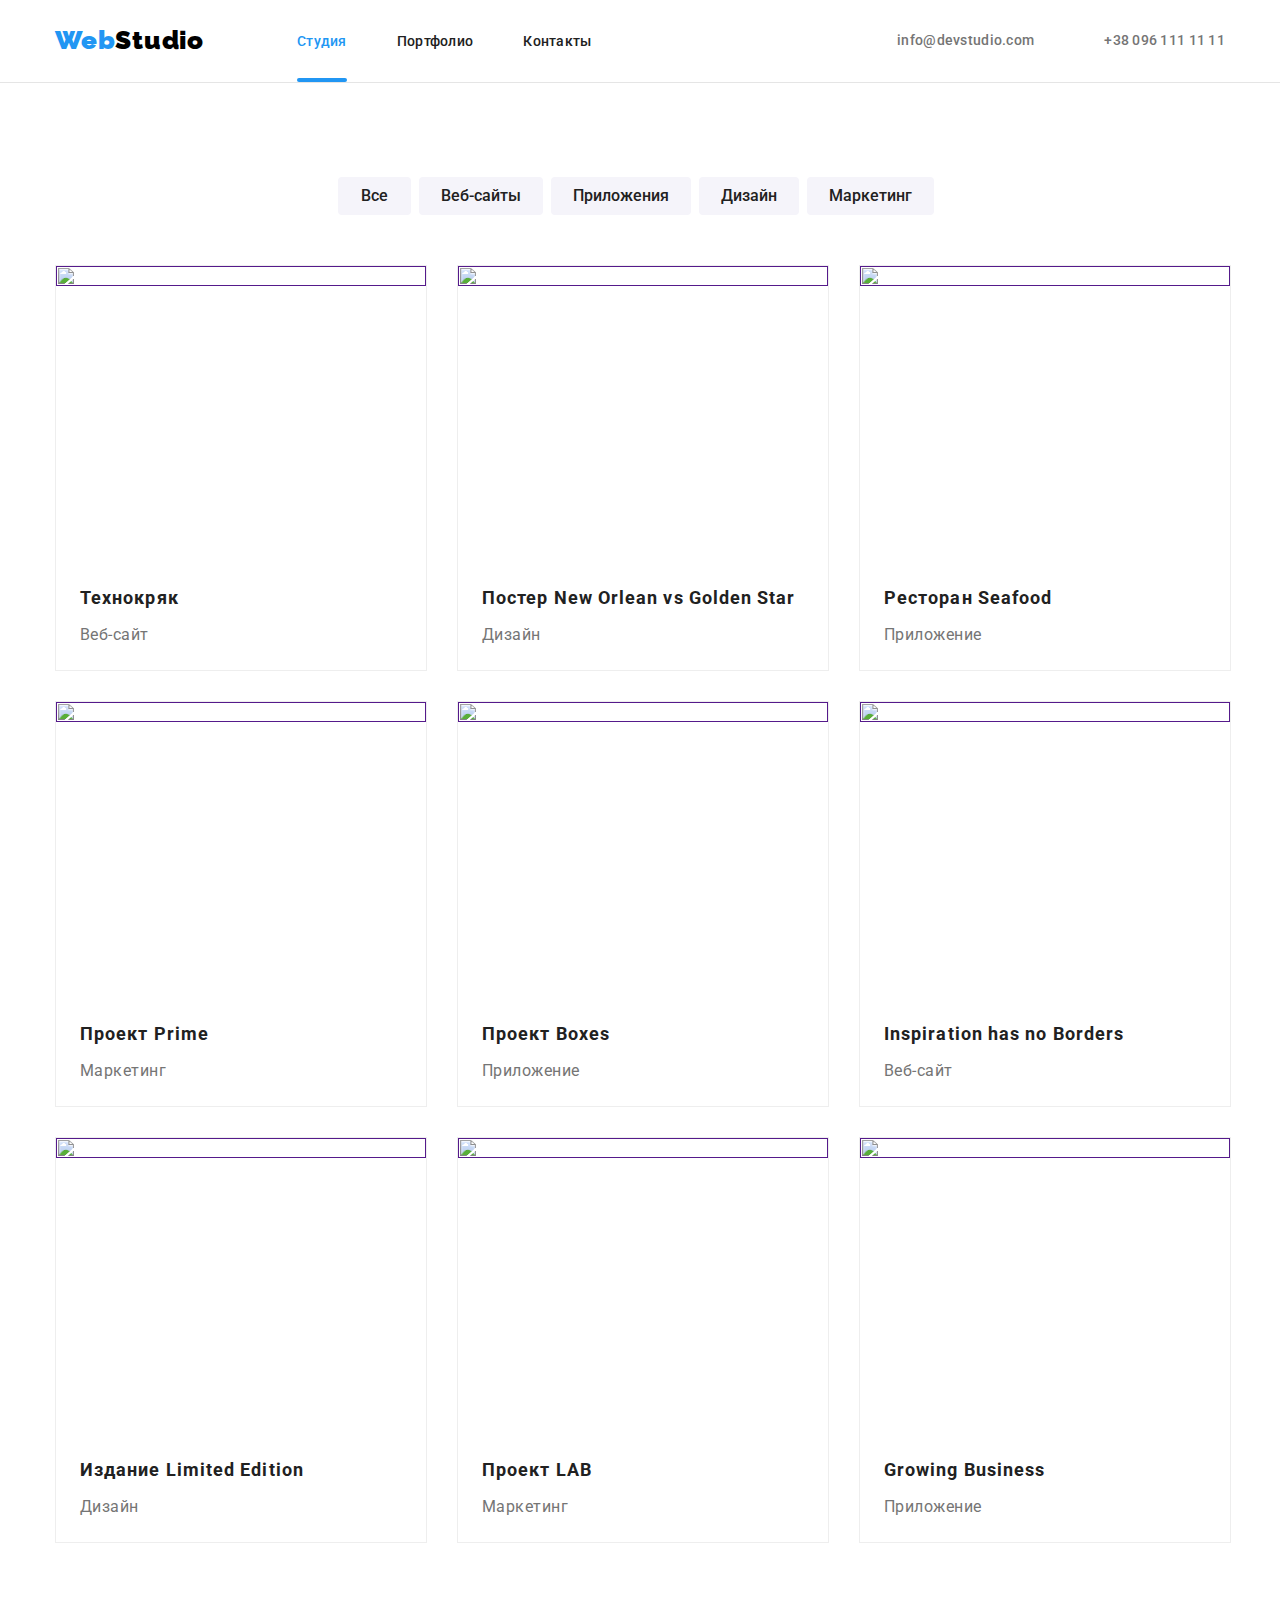
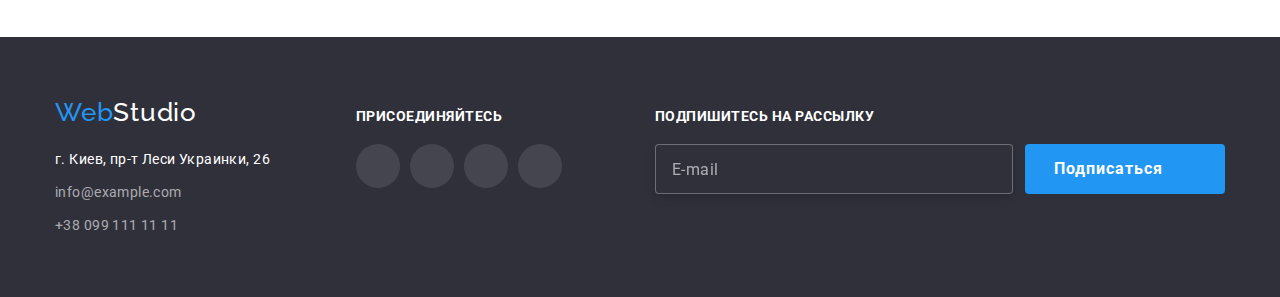
==== portfolio.html @ b3db3629 "portfolio po BEM" ====
<!DOCTYPE html>
<html lang="ru">

<head>
    <meta charset="UTF-8">
    <meta http-equiv="X-UA-Compatible" content="IE=edge">
    <meta name="viewport" content="width=device-width, initial-scale=1.0">
    <title>Document</title>
    <link rel="stylesheet"
        href="https://cdnjs.cloudflare.com/ajax/libs/modern-normalize/1.0.0/modern-normalize.min.css" />



    <link rel="preconnect" href="https://fonts.googleapis.com">
    <link rel="preconnect" href="https://fonts.gstatic.com" crossorigin>
    <link
        href="https://fonts.googleapis.com/css2?family=Raleway:wght@700&family=Roboto:wght@400;500;700;900&display=swap"
        rel="stylesheet">
    <link rel="stylesheet" href="./css/main.min.css">
    

</head>



<body class="body">

    <!-- Шапка сайта -->

    <header class="header">
        <div class="main-nav container">
    
            <nav class="site-nav">
                <a class="logo" href=""><span class="logo__accent">Web</span>Studio</a>
    
                <ul class="site-nav">
                    <li class="site-nav__item">
                        <a class="site-nav__link current" href="./index.html">Студия</a>
                    </li>
                    <li class="site-nav__item">
                        <a class="site-nav__link cursor" href="./portfolio.html">Портфолио</a>
                    </li>
                    <li class="site-nav__item">
                        <a class="site-nav__link cursor" href="./test.html">Контакты</a>
                    </li>
                </ul>
            </nav>
    
            <ul class="auth-nav">
    
                <li class="auth-nav__item">
                    <a class="auth-nav__link cursor" href="mailto:info@devstudio.com"><svg class="auth-nav__icon" width="16"
                            height="12">
                            <use href="./images/icons.svg#icon-envelope"></use>
                        </svg>info@devstudio.com</a>
                </li>
    
                <li class="auth-nav__item">
                    <a class="auth-nav__link cursor" href="tel:+380961111111"><svg class="auth-nav__icon" width="10"
                            height="16">
                            <use href="./images/icons.svg#icon-smartphone"></use>
                        </svg>+38 096 111 11 11</a>
                </li>
            </ul>
    
        </div>
    </header>

    <main>

        <section class="section">
            <div class="container">
                <h1 class="visibility-hidden">Портфолио</h1>

                <ul class="portfolio-list">
                    <li class="portfolio-list__items">
                        <button class="button__portfolio" type="button">Все</button>
                    </li>

                    <li class="portfolio-list__items">
                        <button class="button__portfolio" type="button">Веб-сайты</button>
                    </li>

                    <li class="portfolio-list__items">
                        <button class="button__portfolio" type="button">Приложения</button>
                    </li>

                    <li class="portfolio-list__items">
                        <button class="button__portfolio" type="button">Дизайн</button>
                    </li>

                    <li class="portfolio-list__items">
                        <button class="button__portfolio" type="button">Маркетинг</button>
                    </li>
                </ul>



                <ul class="gallery">

                    <li class="gallery-item">
                        <a href="" class="gallery-link">
                            <div class="gallery-top-wrapper">
                                <img src="./images/notebook.jpg" alt="" width="370" height="294" />

                                <p class="gallery-top-text">Технокряк это современная площадка распространения
                                    коронавируса. Компании используют эту платформу для цифрового
                                    шпионажа и атак на защищённые сервера конкурентов.
                                </p>
                            </div>

                            <div class="gallery-content">
                                <h2 class="gallery-titel">Технокряк</h2>
                                <p class="gallery-text">Веб-сайт</p>
                            </div>
                        </a>
                    </li>


                    <li class="gallery-item">
                        <a href="" class="gallery-link">
                            <div class="gallery-top-wrapper">
                                <img src="./images/basketball.jpg" alt="" width="370" height="294" />
                                <p class="gallery-top-text">Технокряк это современная площадка распространения
                                    коронавируса. Компании используют эту
                                    платформу для цифрового
                                    шпионажа и атак на защищённые сервера конкурентов.
                                </p>
                            </div>

                            <div class="gallery-content">
                                <h2 class="gallery-titel">Постер New Orlean vs Golden Star</h2>
                                <p class="gallery-text">Дизайн</p>
                            </div>
                        </a>
                    </li>



                    <li class="gallery-item">
                        <a href="" class="gallery-link">
                            <div class="gallery-top-wrapper">
                                <img src="./images/seabood.jpg" alt="" width="370" height="294" />
                                <p class="gallery-top-text">Технокряк это современная площадка распространения
                                    коронавируса. Компании используют эту
                                    платформу для цифрового
                                    шпионажа и атак на защищённые сервера конкурентов.
                                </p>
                            </div>
                            <div class="gallery-content">
                                <h2 class="gallery-titel">Ресторан Seafood</h2>
                                <p class="gallery-text">Приложение</p>
                            </div>
                        </a>
                    </li>



                    <li class="gallery-item">
                        <a href="" class="gallery-link">
                            <div class="gallery-top-wrapper">
                                <img src="./images/headphones.jpg" alt="" width="370" height="294" />
                                <p class="gallery-top-text">Технокряк это современная площадка распространения
                                    коронавируса. Компании используют эту
                                    платформу для цифрового
                                    шпионажа и атак на защищённые сервера конкурентов.
                                </p>
                            </div>
                            <div class="gallery-content">
                                <h2 class="gallery-titel">Проект Prime</h2>
                                <p class="gallery-text">Маркетинг</p>
                            </div>
                        </a>
                    </li>



                    <li class="gallery-item">
                        <a href="" class="gallery-link">
                            <div class="gallery-top-wrapper">
                                <img src="./images/box.jpg" alt="" width="370" height="294" />
                                <p class="gallery-top-text">Технокряк это современная площадка распространения
                                    коронавируса. Компании используют эту
                                    платформу для цифрового
                                    шпионажа и атак на защищённые сервера конкурентов.
                                </p>
                            </div>
                            <div class="gallery-content">
                                <h2 class="gallery-titel">Проект Boxes</h2>
                                <p class="gallery-text">Приложение</p>
                            </div>
                        </a>
                    </li>



                    <li class="gallery-item">
                        <a href="" class="gallery-link">
                            <div class="gallery-top-wrapper">
                                <img src="./images/monitor.jpg" alt="" width="370" height="294" />
                                <p class="gallery-top-text">Технокряк это современная площадка распространения
                                    коронавируса. Компании используют эту
                                    платформу для цифрового
                                    шпионажа и атак на защищённые сервера конкурентов.
                                </p>
                            </div>
                            <div class="gallery-content">
                                <h2 lang="en" class="gallery-titel">Inspiration has no Borders</h2>
                                <p class="gallery-text">Веб-сайт</p>
                            </div>
                        </a>
                    </li>



                    <li class="gallery-item">
                        <a href="" class="gallery-link">
                            <div class="gallery-top-wrapper">
                                <img src="./images/magazine.jpg" alt="" width="370" height="294" />
                                <p class="gallery-top-text">Технокряк это современная площадка распространения
                                    коронавируса. Компании используют эту
                                    платформу для цифрового
                                    шпионажа и атак на защищённые сервера конкурентов.
                                </p>
                            </div>
                            <div class="gallery-content">
                                <h2 class="gallery-titel">Издание Limited Edition</h2>
                                <p class="gallery-text">Дизайн</p>
                            </div>
                        </a>
                    </li>



                    <li class="gallery-item">
                        <a href="" class="gallery-link">
                            <div class="gallery-top-wrapper">
                                <img src="./images/labeltag.jpg" alt="" width="370" height="294" />
                                <p class="gallery-top-text">Технокряк это современная площадка распространения
                                    коронавируса. Компании используют эту
                                    платформу для цифрового
                                    шпионажа и атак на защищённые сервера конкурентов.
                                </p>
                            </div>
                            <div class="gallery-content">
                                <h2 class="gallery-titel">Проект LAB</h2>
                                <p class="gallery-text">Маркетинг</p>
                            </div>
                        </a>
                    </li>



                    <li class="gallery-item">
                        <a href="" class="gallery-link">
                            <div class="gallery-top-wrapper">
                                <img src="./images/notebook-work.jpg" alt="" width="370" height="294" />
                                <p class="gallery-top-text">Технокряк это современная площадка распространения
                                    коронавируса. Компании используют эту
                                    платформу для цифрового
                                    шпионажа и атак на защищённые сервера конкурентов.
                                </p>
                            </div>
                            <div class="gallery-content">
                                <h2 lang="en" class="gallery-titel">Growing Business</h2>
                                <p class="gallery-text">Приложение</p>
                            </div>
                        </a>
                    </li>

                </ul>

            </div>
        </section>

    </main>

    <!-- Подвал сайта -->
    <footer class="footer">
        <div class="container footer__container">
    
            <div class="footer__nav">
                <a class="logo__footer" href=""><span class="logo__footer logo__accent-footer">Web</span>Studio</a>
    
    
                <address>
                    <ul class="footer-list">
                        <li>
                            <a class="footer-list__link" href="">г. Киев, пр-т Леси Украинки, 26</a>
                        </li>
                        <li>
                            <a class="footer-list__link footer-list__connection"
                                href="maito:info@example.com">info@example.com</a>
                        </li>
                        <li>
                            <a class="footer-list__link footer-list__connection" href="tel:+380991111111">+38 099 111 11
                                11</a>
                        </li>
                    </ul>
                </address>
            </div>
    
            <div class="">
                <h3 class="footer-list__titel">ПРИСОЕДИНЯЙТЕСЬ</h3>
    
                <ul class="socials-list">
                    <li class="socials-list__item">
                        <a href="" class="socials-list__link">
                            <svg class="socials-list__icon" width="20" height="20">
                                <use href="./images/icons.svg#icon-instagram"></use>
                            </svg>
                        </a>
                    </li>
    
                    <li class="socials-list__item">
                        <a href="" class="socials-list__link">
                            <svg class="socials-list__icon" width="20" height="20">
                                <use href="./images/icons.svg#icon-twitter"></use>
                            </svg>
                        </a>
                    </li>
    
                    <li class="socials-list__item">
                        <a href="" class="socials-list__link" width="20" height="20">
                            <svg class="socials-list__icon">
                                <use href="./images/icons.svg#icon-facebook"></use>
                            </svg>
                        </a>
                    </li>
    
                    <li class="socials-list__item">
                        <a href="" class="socials-list__link">
                            <svg class="socials-list__icon" width="20" height="20">
                                <use href="./images/icons.svg#icon-linkedin"></use>
                            </svg>
                        </a>
                    </li>
                </ul>
    
            </div>
    
    
            <form class="footer-form">
                <p class="footer-list__titel">Подпишитесь на рассылку</p>
                <div class="footer-form_box">
                    <label for="mail" class="footer-list__titel"></label>
                    <input type="email" name="mail" id="mail" placeholder="E-mail" class="footer-form__input" />
            </form>
            <button class="button__footer" type="submit">Подписаться<svg width="24" height="24">
                    <use href="./images/icons.svg#icon-telegram"></use>
                </svg></button>
        </div>
        </div>
    </footer>

</body>

</html>
---- css/main.min.css ----
:root{--primary-text-color: #757575;--titel-text-color: #212121;--accent-text-color: #2196f3;--white-logo-color: #ffffff;--white-color: #ffffff;--white-footer-text-color: rgba (255, 255, 255, 0.6);--logo-color: #000000;--primary-background-color: #e5e5e5;--background-color: #2f303a;--background-color-two: #ffffff;--background-command: #f5f4fa;--border-color: rgba(238, 238, 238, 1);--card-shadow: 0px 2px 1px -1px rgba(0, 0, 0, 0.2),
    0px 1px 1px 0px rgba(0, 0, 0, 0.14), 0px 1px 3px 0px rgba(0, 0, 0, 0.12);--box-shadow: 0px 1px 3px rgb(0, 0, 0, 12%), 0px 1px 1px rgb(0, 0, 0, 14%),
    0px 2px 1px rgb(0, 0, 0, 20%);--gallery-gap-magin: 30px;--background: #f5f4fa;--fill: #afb1b8;--timing-function: cubic-bezier(0.4, 0, 0.2, 1)}ul{padding:0px;margin:0px;list-style:none}a{text-decoration:none}h1,h2,h3,h4,h5,h6,p{margin-top:0px;margin-bottom:0px}img{display:block;max-width:100%;height:auto}html{box-sizing:border-box}*,*::before,*::after{box-sizing:inherit}.body{font-family:Roboto, sans-serif;letter-spacing:0.03em;background-color:var(--background-color-two);color:var(--titel-text-color)}.cursor{transition:color 250ms var(--timing-function)}.cursor:hover,.cursor:focus,.cursor:active{color:var(--accent-text-color);cursor:pointer}.visibility-hidden{position:absolute;width:1px;height:1px;margin:-1px;padding:0;overflow:hidden;border:0;clip:rect(0 0 0 0)}.logo{display:block;margin:0;font-family:Raleway;font-weight:900;font-size:26px;line-height:1.19;letter-spacing:0.03em;list-style:none;text-decoration:none;color:var(--logo-color)}.logo__accent{font-family:Raleway;font-weight:900;font-size:26px;line-height:1.19;letter-spacing:0.03em;list-style:none;color:var(--accent-text-color)}.logo__footer{font-style:normal;font-family:Raleway;font-weight:500;font-size:26px;line-height:1.19;letter-spacing:0.03em;color:var(--white-logo-color)}.button{display:inline-block;margin:0px;border-radius:4px;border:0px solid transparent;padding:11px 34px;min-width:70px;text-align:center;font-weight:500;font-size:15px;line-height:1.2;cursor:pointer;color:var(--white-color);background-color:var(--accent-text-color)}.button__footer{align-items:center;margin-left:12px;padding-top:10px;padding-bottom:10px;padding-left:29px;padding-right:28px;font-weight:700;min-width:200px;font-size:16px;line-height:1.9;letter-spacing:0.06em;border-radius:4px;border:transparent;cursor:pointer;display:flex;justify-content:space-between;text-align:center;color:var(--white-color);background-color:var(--accent-text-color)}.button__portfolio{font-family:inherit;justify-content:center;padding:6px 22px;cursor:pointer;font-weight:500;min-width:73px;font-size:16px;line-height:1.6;border-radius:4px;border:transparent;color:var(--title-text-color);background-color:var(--background);transition:color 250ms var(--timing-function),background-color 250ms var(--timing-function),box-shadow 250ms var(--timing-function)}.button__portfolio:hover,.button__portfolio:focus,.button__portfolio:active{color:var(--white-color);background-color:var(--accent-text-color);box-shadow:0px 3px 1px rgba(0,0,0,0.1),0px 1px 2px rgba(0,0,0,0.08),0px 2px 2px rgba(0,0,0,0.12)}.button__modal{position:absolute;right:8px;top:8px;width:30px;height:30px;background-color:transparent;border-radius:50%;border:1px solid rgba(0,0,0,0.1);cursor:pointer;transition:border 250ms var(--timing-function),fill 250ms var(--timing-function)}.button__modal:hover{border:1px solid var(--accent-text-color);fill:var(--accent-text-color)}.container{width:1200px;margin-left:auto;margin-right:auto;padding-left:15px;padding-right:15px}.section{padding-top:94px;padding-bottom:94px}.header{border-bottom:1px solid var(--primary-background-color)}.main-nav{display:flex;align-items:center}.site-nav{align-items:center;display:flex}.site-nav>.logo{display:block;padding-top:24px;padding-bottom:25px;margin-right:93px}.site-nav__item{display:block;position:relative;padding-top:32px;padding-bottom:32px;transition:color 250ms var(--timing-function)}.site-nav .site-nav__item:not(:last-child){margin-right:50px}.current::after{position:absolute;content:"";width:100%;height:4px;border-radius:4px;background-color:var(--accent-text-color);display:block;bottom:0%}.auth-nav{display:flex;align-items:center;margin-left:auto}.auth-nav__item{display:block}.auth-nav .auth-nav__item+.auth-nav__item{margin-left:50px}.auth-nav__link{display:flex;align-items:center;font-weight:500;font-size:14px;line-height:1.14;letter-spacing:0.02em;padding-top:32px;padding-bottom:32px;color:var(--primary-text-color);transition:color 250ms var(--timing-function)}.auth-nav__link:hover,.auth-nav__link:active{color:var(--accent-text-color);fill:var(--accent-text-color)}.auth-nav__icon{fill:currentColor;margin-right:10px}.site-nav__link{font-weight:500;font-size:14px;line-height:1.14;letter-spacing:0.02em;padding-top:32px;padding-bottom:32px;color:var(--titel-text-color);transition:color 250ms var(--timing-function)}.current{color:var(--accent-text-color)}.hero{padding-top:200px;padding-bottom:200px;text-align:center;background-color:var(--background-color);background-image:linear-gradient(to bottom, rgba(47,48,58,0.4), rgba(47,48,58,0.4)),url(../images/hero.jpg);background-repeat:no-repeat;background-position:center;background-size:cover;max-width:1600px;height:600px;margin-left:auto;margin-right:auto}.hero-titel{margin-bottom:30px;width:696px;margin-right:auto;margin-left:auto;font-weight:900;font-size:44px;line-height:1.36;letter-spacing:0.06em;text-transform:uppercase;color:var(--white-color)}.works{padding-top:0px}.works__list{display:flex}.works__list .works__img:not(:last-child){margin-right:30px}.works__thumb{position:relative}.works__text{position:absolute;bottom:0%;left:0%;width:100%;height:70px;font-weight:700;font-size:14px;line-height:1.14;text-transform:uppercase;display:flex;align-items:center;justify-content:center;color:var(--white-color);background-color:rgba(47,48,58,0.8)}.features{display:flex;justify-content:space-evenly;font-size:14px;line-height:1.71;letter-spacing:0.03em}.features .features-item:not(:last-child){margin-right:30px}.features-item{width:270px;margin-right:30px}.features-item__icon{display:flex;background-color:var(--background);border-radius:4px;margin-bottom:30px;display:flex;justify-content:center;align-items:center;height:120px;width:270px;background-size:cover}.features-item__titel{margin-bottom:10px;font-weight:700;font-size:14px;line-height:1.14;letter-spacing:0.03em;text-transform:uppercase;color:var(--titel-text-color)}.features-item__text{font-size:14px;line-height:1.71;letter-spacing:0.03em;color:var(--primary-text-color)}.command{background-color:var(--background-command)}.command-list{display:flex}.command-list .command-list__avatar:not(:last-child){margin-right:30px}.command_list__box{padding-top:30px;padding-bottom:30px;background-color:var(--white-color);box-shadow:0px 1px 3px rgba(0,0,0,0.12),0px 1px 1px rgba(0,0,0,0.14),0px 2px 1px rgba(0,0,0,0.2);border-radius:0px 0px 4px 4px}.command-list__text{text-align:center;font-weight:500;font-size:16px;line-height:1.18;letter-spacing:0.03em;margin-bottom:10px;color:var(--titel-text-color)}.command-list__desc{margin-bottom:16px;text-align:center;font-size:16px;line-height:1.18;letter-spacing:0.03em;color:var(--primary-text-color)}.socials-list{display:flex;justify-content:center}.socials-list__item{width:44px;height:44px}.socials-list__item+.socials-list__item{margin-left:10px}.socials-list__link{width:100%;height:100%;border-radius:50%;background-color:rgba(255,255,255,0.1);display:flex;align-items:center;justify-content:center;transition:background-color 250ms var(--timing-function)}.socials-list__link:hover,.socials-list__link:focus{background-color:var(--accent-text-color)}.socials-list__icon{width:20px;height:20px;fill:var(--fill);transition:fill 250ms var(--timing-function)}.socials-list__link:hover .socials-list__icon,.socials-list__link:focus .socials-list__icon{fill:var(--white-color)}.clients-list{display:flex}.clients-list__item{width:170px;height:92px}.clients-list__item+.clients-list__item{margin-left:30px}.clients-list__link{width:100%;height:100%;border-radius:4px;border:1px solid #afb1b8;display:flex;align-items:center;justify-content:center;transition:background-color 250ms var(--timing-function),fill 250ms var(--timing-function)}.clients-list__link:hover,.clients-list__link:focus{background-color:var(--white-color);border:1px solid var(--accent-text-color)}.clients-list__icon{fill:var(--fill);transition:fill 250ms var(--timing-function)}.clients-list__link:hover .clients-list__icon,.clients-list__link:focus .clients-list__icon{fill:var(--accent-text-color)}.section__titel{margin-bottom:50px;font-weight:900;font-size:36px;line-height:42px;text-align:center;letter-spacing:0.03em;color:var(--titel-text-color)}.section__titel-margin{margin-bottom:50px}.footer{padding:60px 0px;background-color:var(--background-color)}.footer__container{align-items:baseline;display:flex}.footer__nav{flex-grow:1;margin-right:70px}.footer-list{margin-top:20px}.footer-list>li:not(:last-child){margin-bottom:9px}.logo__accent-footer{font-style:normal;color:var(--accent-text-color)}.footer-list__link{font-style:normal;font-size:14px;line-height:1.71;letter-spacing:0.03em;color:var(--white-logo-color)}.footer-list__connection{color:rgba(255,255,255,0.6);transition:color 250ms var(--timing-function)}.footer-list__connection:hover,.footer-list__connection:focus{color:var(--accent-text-color)}.footer-form{margin-left:93px;display:flex;flex-direction:column}.footer-form__input{width:358px;height:50px;padding-left:16px;padding-right:16px;border:1px solid rgba(255,255,255,0.3);box-sizing:border-box;filter:drop-shadow(0px 4px 4px rgba(0,0,0,0.15));border-radius:4px;background-color:var(--background-color)}.footer-form__input::placeholder{padding-top:15px;padding-bottom:15px;font-size:16px;line-height:1.25;letter-spacing:0.03em;color:rgba(255,255,255,0.6)}.footer-form_box{display:flex}.footer-list__titel{color:var(--white-color);font-weight:700;font-size:14px;line-height:1.1;text-transform:uppercase;margin-bottom:20px}.portfolio-list{display:flex;justify-content:center;margin-bottom:50px;cursor:pointer}.portfolio-list__items{margin-right:8px}.portfolio-list .portfolio-list__items:not(:last-child){margin-right:8px}.gallery{display:flex;flex-wrap:wrap;padding:0px;margin:0px;list-style:none;margin-right:calc(-1 * var(--gallery-gap-magin));margin-bottom:calc(-1 * var(--gallery-gap-magin))}.gallery>.gallery-item{flex-basis:calc(100% / 3 - var(--gallery-gap-magin));margin-right:var(--gallery-gap-magin);margin-bottom:var(--gallery-gap-magin);border:1px solid #eeeeee}.gallery>.gallery-item:nth-child(3n){margin-right:0}.gallery-item:hover .gallery-top-text{transform:translateY(0)}.gallery-link{display:block;transition:box-shadow 250ms var(--timing-function)}.gallery-link:focus .gallery-top-text{transform:translateY(0)}.gallery-link:focus .gallery-top-text:hover,.gallery-link:focus .gallery-top-text:focus,.gallery-link:focus .gallery-top-text:active{box-shadow:var(--card-shadow)}.gallery-top-wrapper{position:relative;overflow:hidden}.gallery-top-text{font-size:18px;line-height:1.56;letter-spacing:0.03em;color:#ffffff;padding-top:62.58px;padding-bottom:62.58px;padding-left:24px;padding-right:24px;background-color:rgba(33,150,243,0.9);position:absolute;top:0;left:0;height:100%;transform:translateY(100%);transition:transform 250ms var(--timing-function)}.gallery-titel{font-weight:700;font-size:18px;line-height:2;letter-spacing:0.06em;color:var(--titel-text-color)}.gallery-text{margin-top:4px;font-size:16px;line-height:1.87;letter-spacing:0.03em;color:var(--primary-text-color)}.gallery-content{padding:20px 24px 20px 24px}.backdrop{position:fixed;top:0;left:0;width:100%;height:100%;display:flex;align-items:center;justify-content:center;transition:opacity 250ms var(--timing-function);background-color:rgba(0,0,0,0.2)}.backdrop.is-hidden{opacity:0;pointer-events:none}.backdrop.is-hidden .modal{transform:scale(2)}.modal{position:relative;min-height:581px;min-width:528px;border-radius:4px;background-color:#fff;box-shadow:var(--box-shadow);transition:transform 250ms var(--timing-function)}.form{padding:40px 40px 40px 40px;display:block}.modal__titel{margin-bottom:12px;font-weight:700;font-size:20px;line-height:1.15;text-align:center;letter-spacing:0.03em;color:var(--titel-text-color)}.modal__form{margin-bottom:10px}.modal__label{display:block;margin-bottom:4px;font-size:12px;line-height:1.16;letter-spacing:0.01em;color:var(--primary-text-color)}.modal__comment{margin-bottom:20px}.inpyt-wrapper{position:relative;display:block}.modal__input{width:100%;min-height:40px;padding-top:12px;padding-right:16px;padding-bottom:12px;padding-left:42px;border:1px solid rgba(33,33,33,0.2);background:transparent;border-radius:4px;outline:none;transition:border 250ms var(--timing-function)}.modal__input:focus{border-color:var(--accent-text-color)}.modal__input:focus+.modal__icon{fill:var(--accent-text-color)}.modal__icon{position:absolute;left:12px;top:50%;transform:translateY(-50%)}.textarea{resize:none;height:120px;padding:12px 16px}.textarea::placeholder{display:block;font-size:12px;line-height:1.16;letter-spacing:0.01em;color:rgba(117,117,117,0.5)}.modal__checkbox{font-size:14px;line-height:1.71;letter-spacing:0.03em;text-align:center;margin-bottom:30px;color:var(--primary-text-color);display:flex;justify-content:center;align-items:center}.modal__link{color:var(--accent-text-color)}.modal__checkbox span{margin-right:7px;width:16px;height:15px;border:2px solid #212121;border-radius:2px;display:flex;align-items:center;justify-content:center}.modal__user-text:checked+.modal__checkbox span{border-color:var(--accent-text-color);background-color:var(--accent-text-color);background-size:contain;background-origin:border-box;border-radius:2px}.submit{text-align:center;cursor:pointer;min-width:89px;font-weight:400;font-size:16px;line-height:1.9;letter-spacing:0.06em;border-radius:4px;border:transparent;padding-top:10px;padding-bottom:10px;padding-right:56px;padding-left:55px;display:block;margin:0 auto;color:var(--white-color);background-color:var(--accent-text-color);box-shadow:0px 4px 4px rgba(0,0,0,0.15)}
/*# sourceMappingURL=main.min.css.map */
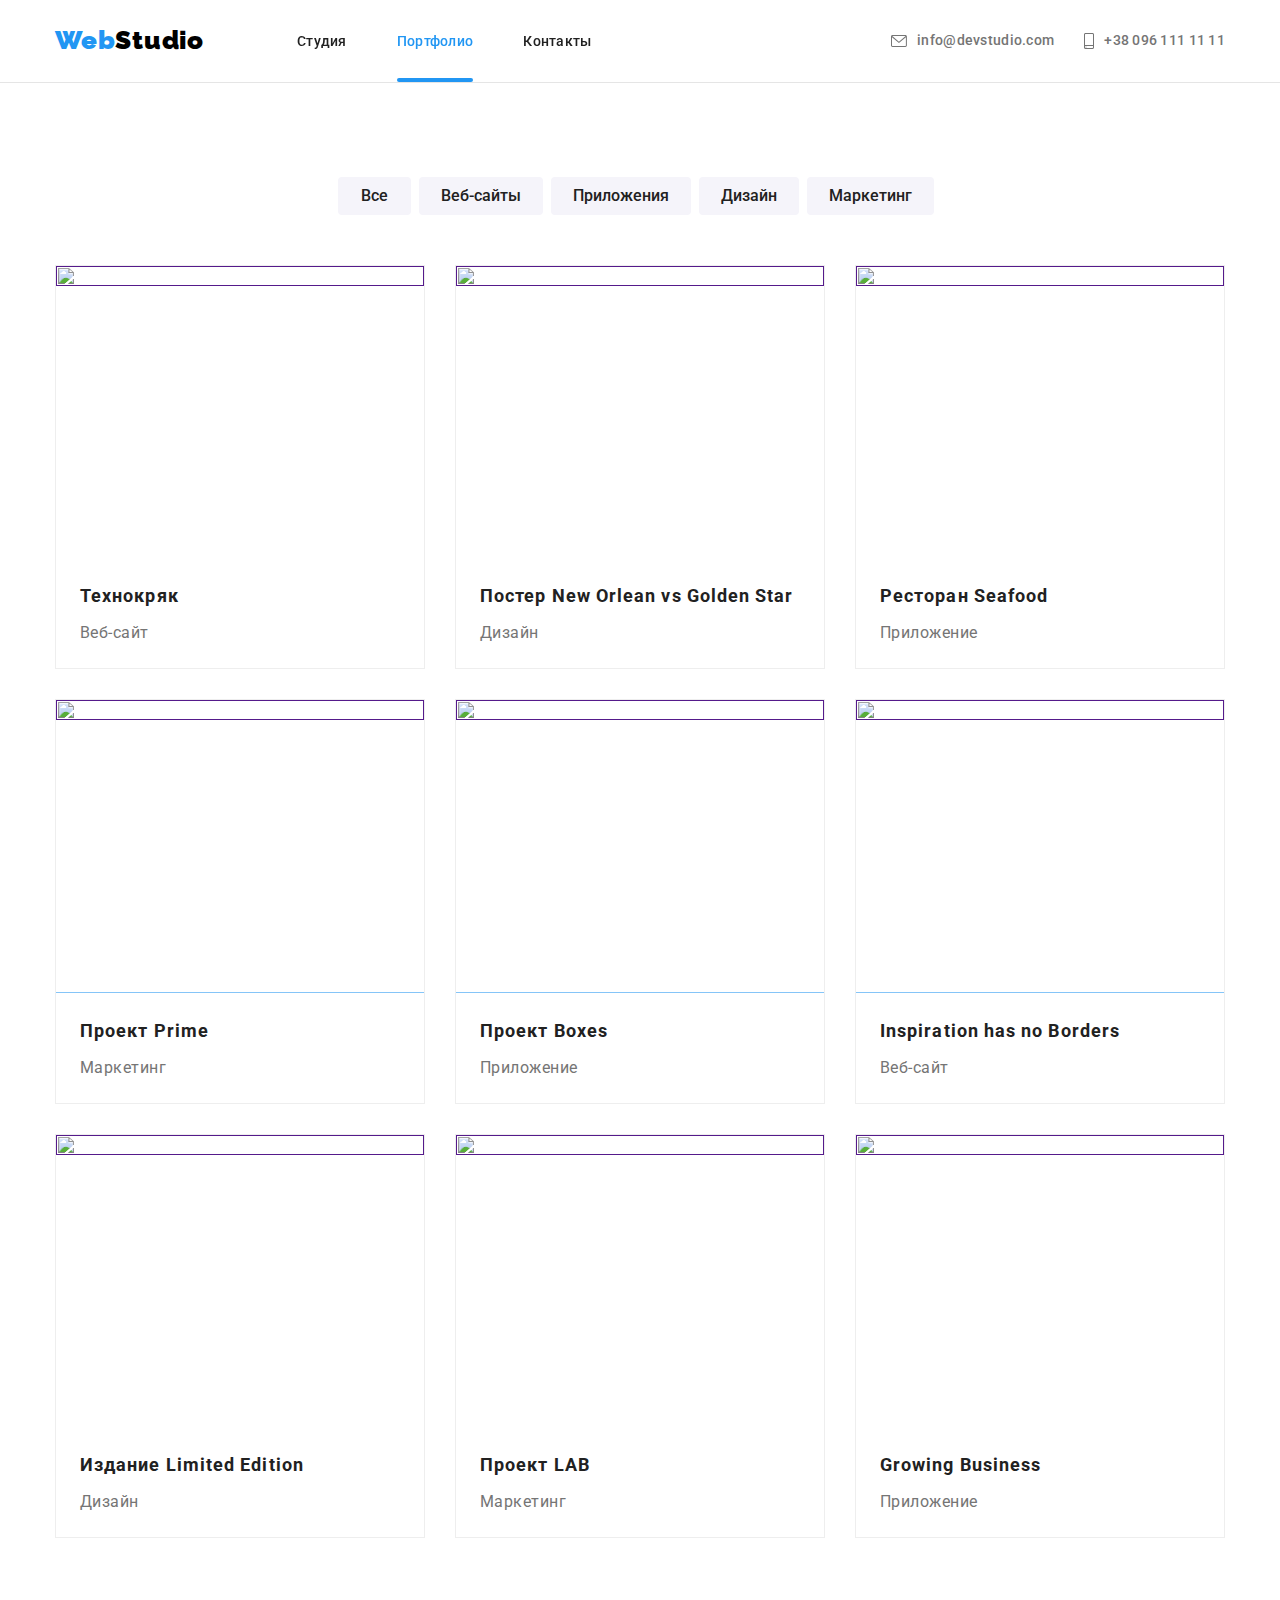
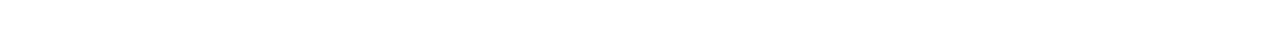
==== commit 4fc76937: "промежуточный вариант" ====
--- a/portfolio.html
+++ b/portfolio.html
@@ -23,25 +23,72 @@
 
 
 
-<body class="body">
+<body>
 
     <!-- Шапка сайта -->
 
     <header class="header">
         <div class="main-nav container">
     
-            <nav class="site-nav">
+            <nav class="header__logo">
                 <a class="logo" href=""><span class="logo__accent">Web</span>Studio</a>
-    
+                <button class="menu-open-btn">
+                    <svg class="" width="24" height="16">
+                        <use href="./images/icons.svg#icon-menu"> </use>
+                    </svg>
+                </button>
+    
+                <div class="backdrop is-hidden">
+                    <div class="mob-menu">
+                        <div class="mob-menu-content">
+                            <ul class="mod-menu-list">
+                                <li class="mod-menu-item">
+                                    <a href="./index.html" class="mod-menu-link">Студия</a>
+                                </li>
+                                <li class="mod-menu-item">
+                                    <a href="./portfolio.html" class="mod-menu-link">Портфолио</a>
+                                </li>
+                                <li class="mod-menu-item">
+                                    <a href="" class="mod-menu-link">Контакты</a>
+                                </li>
+                            </ul>
+                            <div class="mob-menu-bottom">
+                                <a href="tel:+380961111111" class="mob-menu-tel">+38 096 111 11 11</a>
+                                <a href="mailto:info@devstudio.com" class="mob-menu-email">info@devstudio.com</a>
+    
+                                <ul class="mod-menu-list-bottom">
+                                    <li class="mod-menu-item-bottom">
+                                        <a href="" class="mod-menu-link-bottom">Instagram</a>
+                                    </li>
+                                    <li class="mod-menu-item-bottom">
+                                        <a href="" class="mod-menu-link-bottom">Twitter</a>
+                                    </li>
+                                    <li class="mod-menu-item-bottom">
+                                        <a href="" class="mod-menu-link-bottom">Facebook</a>
+                                    </li>
+                                    <li class="mod-menu-item-bottom">
+                                        <a href="" class="mod-menu-link-bottom">LinkedIn</a>
+                                    </li>
+                                </ul>
+                            </div>
+                        </div>
+                        <button class="menu-close-btn">
+                            <svg class="" width="19" height="19">
+                                <use href="./images/icons.svg#icon-menu-close"> </use>
+                            </svg>
+                        </button>
+    
+                    </div>
+                </div>
                 <ul class="site-nav">
                     <li class="site-nav__item">
-                        <a class="site-nav__link current" href="./index.html">Студия</a>
+                        <a class="site-nav__link" href="./index.html">Студия</a>
                     </li>
                     <li class="site-nav__item">
-                        <a class="site-nav__link cursor" href="./portfolio.html">Портфолио</a>
+                        <a class="site-nav__link site-nav__link--current" href="./portfolio.html">Портфолио</a>
                     </li>
                     <li class="site-nav__item">
-                        <a class="site-nav__link cursor" href="./test.html">Контакты</a>
+                        <a class="site-nav__link" href="./test.html">Контакты</a>
                     </li>
                 </ul>
             </nav>
@@ -49,21 +96,22 @@
             <ul class="auth-nav">
     
                 <li class="auth-nav__item">
-                    <a class="auth-nav__link cursor" href="mailto:info@devstudio.com"><svg class="auth-nav__icon" width="16"
+                    <a class="auth-nav__link" href="mailto:info@devstudio.com"><svg class="auth-nav__icon" width="16"
                             height="12">
                             <use href="./images/icons.svg#icon-envelope"></use>
                         </svg>info@devstudio.com</a>
                 </li>
     
                 <li class="auth-nav__item">
-                    <a class="auth-nav__link cursor" href="tel:+380961111111"><svg class="auth-nav__icon" width="10"
-                            height="16">
+                    <a class="auth-nav__link" href="tel:+380961111111"><svg class="auth-nav__icon" width="10" height="16">
                             <use href="./images/icons.svg#icon-smartphone"></use>
                         </svg>+38 096 111 11 11</a>
                 </li>
             </ul>
     
         </div>
+    
+    
     </header>
 
     <main>
@@ -74,23 +122,23 @@
 
                 <ul class="portfolio-list">
                     <li class="portfolio-list__items">
-                        <button class="button__portfolio" type="button">Все</button>
+                        <button class="portfolio-list__button" type="button">Все</button>
                     </li>
 
                     <li class="portfolio-list__items">
-                        <button class="button__portfolio" type="button">Веб-сайты</button>
+                        <button class="portfolio-list__button" type="button">Веб-сайты</button>
                     </li>
 
                     <li class="portfolio-list__items">
-                        <button class="button__portfolio" type="button">Приложения</button>
+                        <button class="portfolio-list__button" type="button">Приложения</button>
                     </li>
 
                     <li class="portfolio-list__items">
-                        <button class="button__portfolio" type="button">Дизайн</button>
+                        <button class="portfolio-list__button" type="button">Дизайн</button>
                     </li>
 
                     <li class="portfolio-list__items">
-                        <button class="button__portfolio" type="button">Маркетинг</button>
+                        <button class="portfolio-list__button" type="button">Маркетинг</button>
                     </li>
                 </ul>
 
@@ -98,172 +146,172 @@
 
                 <ul class="gallery">
 
-                    <li class="gallery-item">
-                        <a href="" class="gallery-link">
-                            <div class="gallery-top-wrapper">
+                    <li class="gallery__item">
+                        <a href="" class="gallery__link">
+                            <div class="gallery-wrapper">
                                 <img src="./images/notebook.jpg" alt="" width="370" height="294" />
 
-                                <p class="gallery-top-text">Технокряк это современная площадка распространения
+                                <p class="gallery__desc">Технокряк это современная площадка распространения
                                     коронавируса. Компании используют эту платформу для цифрового
                                     шпионажа и атак на защищённые сервера конкурентов.
                                 </p>
                             </div>
 
-                            <div class="gallery-content">
-                                <h2 class="gallery-titel">Технокряк</h2>
-                                <p class="gallery-text">Веб-сайт</p>
-                            </div>
-                        </a>
-                    </li>
-
-
-                    <li class="gallery-item">
-                        <a href="" class="gallery-link">
-                            <div class="gallery-top-wrapper">
+                            <div class="gallery__box">
+                                <h2 class="gallery__title">Технокряк</h2>
+                                <p class="gallery__text">Веб-сайт</p>
+                            </div>
+                        </a>
+                    </li>
+
+
+                    <li class="gallery__item">
+                        <a href="" class="gallery__link">
+                            <div class="gallery-wrapper">
                                 <img src="./images/basketball.jpg" alt="" width="370" height="294" />
-                                <p class="gallery-top-text">Технокряк это современная площадка распространения
-                                    коронавируса. Компании используют эту
-                                    платформу для цифрового
-                                    шпионажа и атак на защищённые сервера конкурентов.
-                                </p>
-                            </div>
-
-                            <div class="gallery-content">
-                                <h2 class="gallery-titel">Постер New Orlean vs Golden Star</h2>
-                                <p class="gallery-text">Дизайн</p>
-                            </div>
-                        </a>
-                    </li>
-
-
-
-                    <li class="gallery-item">
-                        <a href="" class="gallery-link">
-                            <div class="gallery-top-wrapper">
+                                <p class="gallery__desc">Технокряк это современная площадка распространения
+                                    коронавируса. Компании используют эту
+                                    платформу для цифрового
+                                    шпионажа и атак на защищённые сервера конкурентов.
+                                </p>
+                            </div>
+
+                            <div class="gallery__box">
+                                <h2 class="gallery__title">Постер New Orlean vs Golden Star</h2>
+                                <p class="gallery__text">Дизайн</p>
+                            </div>
+                        </a>
+                    </li>
+
+
+
+                    <li class="gallery__item">
+                        <a href="" class="gallery__link">
+                            <div class="gallery-wrapper">
                                 <img src="./images/seabood.jpg" alt="" width="370" height="294" />
-                                <p class="gallery-top-text">Технокряк это современная площадка распространения
-                                    коронавируса. Компании используют эту
-                                    платформу для цифрового
-                                    шпионажа и атак на защищённые сервера конкурентов.
-                                </p>
-                            </div>
-                            <div class="gallery-content">
-                                <h2 class="gallery-titel">Ресторан Seafood</h2>
-                                <p class="gallery-text">Приложение</p>
-                            </div>
-                        </a>
-                    </li>
-
-
-
-                    <li class="gallery-item">
-                        <a href="" class="gallery-link">
-                            <div class="gallery-top-wrapper">
+                                <p class="gallery__desc">Технокряк это современная площадка распространения
+                                    коронавируса. Компании используют эту
+                                    платформу для цифрового
+                                    шпионажа и атак на защищённые сервера конкурентов.
+                                </p>
+                            </div>
+                            <div class="gallery__box">
+                                <h2 class="gallery__title">Ресторан Seafood</h2>
+                                <p class="gallery__text">Приложение</p>
+                            </div>
+                        </a>
+                    </li>
+
+
+
+                    <li class="gallery__item">
+                        <a href="" class="gallery__link">
+                            <div class="gallery-wrapper">
                                 <img src="./images/headphones.jpg" alt="" width="370" height="294" />
-                                <p class="gallery-top-text">Технокряк это современная площадка распространения
-                                    коронавируса. Компании используют эту
-                                    платформу для цифрового
-                                    шпионажа и атак на защищённые сервера конкурентов.
-                                </p>
-                            </div>
-                            <div class="gallery-content">
-                                <h2 class="gallery-titel">Проект Prime</h2>
-                                <p class="gallery-text">Маркетинг</p>
-                            </div>
-                        </a>
-                    </li>
-
-
-
-                    <li class="gallery-item">
-                        <a href="" class="gallery-link">
-                            <div class="gallery-top-wrapper">
+                                <p class="gallery__desc">Технокряк это современная площадка распространения
+                                    коронавируса. Компании используют эту
+                                    платформу для цифрового
+                                    шпионажа и атак на защищённые сервера конкурентов.
+                                </p>
+                            </div>
+                            <div class="gallery__box">
+                                <h2 class="gallery__title">Проект Prime</h2>
+                                <p class="gallery__text">Маркетинг</p>
+                            </div>
+                        </a>
+                    </li>
+
+
+
+                    <li class="gallery__item">
+                        <a href="" class="gallery__link">
+                            <div class="gallery-wrapper">
                                 <img src="./images/box.jpg" alt="" width="370" height="294" />
-                                <p class="gallery-top-text">Технокряк это современная площадка распространения
-                                    коронавируса. Компании используют эту
-                                    платформу для цифрового
-                                    шпионажа и атак на защищённые сервера конкурентов.
-                                </p>
-                            </div>
-                            <div class="gallery-content">
-                                <h2 class="gallery-titel">Проект Boxes</h2>
-                                <p class="gallery-text">Приложение</p>
-                            </div>
-                        </a>
-                    </li>
-
-
-
-                    <li class="gallery-item">
-                        <a href="" class="gallery-link">
-                            <div class="gallery-top-wrapper">
+                                <p class="gallery__desc">Технокряк это современная площадка распространения
+                                    коронавируса. Компании используют эту
+                                    платформу для цифрового
+                                    шпионажа и атак на защищённые сервера конкурентов.
+                                </p>
+                            </div>
+                            <div class="gallery__box">
+                                <h2 class="gallery__title">Проект Boxes</h2>
+                                <p class="gallery__text">Приложение</p>
+                            </div>
+                        </a>
+                    </li>
+
+
+
+                    <li class="gallery__item">
+                        <a href="" class="gallery__link">
+                            <div class="gallery-wrapper">
                                 <img src="./images/monitor.jpg" alt="" width="370" height="294" />
-                                <p class="gallery-top-text">Технокряк это современная площадка распространения
-                                    коронавируса. Компании используют эту
-                                    платформу для цифрового
-                                    шпионажа и атак на защищённые сервера конкурентов.
-                                </p>
-                            </div>
-                            <div class="gallery-content">
-                                <h2 lang="en" class="gallery-titel">Inspiration has no Borders</h2>
-                                <p class="gallery-text">Веб-сайт</p>
-                            </div>
-                        </a>
-                    </li>
-
-
-
-                    <li class="gallery-item">
-                        <a href="" class="gallery-link">
-                            <div class="gallery-top-wrapper">
+                                <p class="gallery__desc">Технокряк это современная площадка распространения
+                                    коронавируса. Компании используют эту
+                                    платформу для цифрового
+                                    шпионажа и атак на защищённые сервера конкурентов.
+                                </p>
+                            </div>
+                            <div class="gallery__box">
+                                <h2 lang="en" class="gallery__title">Inspiration has no Borders</h2>
+                                <p class="gallery__text">Веб-сайт</p>
+                            </div>
+                        </a>
+                    </li>
+
+
+
+                    <li class="gallery__item">
+                        <a href="" class="gallery__link">
+                            <div class="gallery-wrapper">
                                 <img src="./images/magazine.jpg" alt="" width="370" height="294" />
-                                <p class="gallery-top-text">Технокряк это современная площадка распространения
-                                    коронавируса. Компании используют эту
-                                    платформу для цифрового
-                                    шпионажа и атак на защищённые сервера конкурентов.
-                                </p>
-                            </div>
-                            <div class="gallery-content">
-                                <h2 class="gallery-titel">Издание Limited Edition</h2>
-                                <p class="gallery-text">Дизайн</p>
-                            </div>
-                        </a>
-                    </li>
-
-
-
-                    <li class="gallery-item">
-                        <a href="" class="gallery-link">
-                            <div class="gallery-top-wrapper">
+                                <p class="gallery__desc">Технокряк это современная площадка распространения
+                                    коронавируса. Компании используют эту
+                                    платформу для цифрового
+                                    шпионажа и атак на защищённые сервера конкурентов.
+                                </p>
+                            </div>
+                            <div class="gallery__box">
+                                <h2 class="gallery__title">Издание Limited Edition</h2>
+                                <p class="gallery__text">Дизайн</p>
+                            </div>
+                        </a>
+                    </li>
+
+
+
+                    <li class="gallery__item">
+                        <a href="" class="gallery__link">
+                            <div class="gallery-wrapper">
                                 <img src="./images/labeltag.jpg" alt="" width="370" height="294" />
-                                <p class="gallery-top-text">Технокряк это современная площадка распространения
-                                    коронавируса. Компании используют эту
-                                    платформу для цифрового
-                                    шпионажа и атак на защищённые сервера конкурентов.
-                                </p>
-                            </div>
-                            <div class="gallery-content">
-                                <h2 class="gallery-titel">Проект LAB</h2>
-                                <p class="gallery-text">Маркетинг</p>
-                            </div>
-                        </a>
-                    </li>
-
-
-
-                    <li class="gallery-item">
-                        <a href="" class="gallery-link">
-                            <div class="gallery-top-wrapper">
+                                <p class="gallery__desc">Технокряк это современная площадка распространения
+                                    коронавируса. Компании используют эту
+                                    платформу для цифрового
+                                    шпионажа и атак на защищённые сервера конкурентов.
+                                </p>
+                            </div>
+                            <div class="gallery__box">
+                                <h2 class="gallery__title">Проект LAB</h2>
+                                <p class="gallery__text">Маркетинг</p>
+                            </div>
+                        </a>
+                    </li>
+
+
+
+                    <li class="gallery__item">
+                        <a href="" class="gallery__link">
+                            <div class="gallery-wrapper">
                                 <img src="./images/notebook-work.jpg" alt="" width="370" height="294" />
-                                <p class="gallery-top-text">Технокряк это современная площадка распространения
-                                    коронавируса. Компании используют эту
-                                    платформу для цифрового
-                                    шпионажа и атак на защищённые сервера конкурентов.
-                                </p>
-                            </div>
-                            <div class="gallery-content">
-                                <h2 lang="en" class="gallery-titel">Growing Business</h2>
-                                <p class="gallery-text">Приложение</p>
+                                <p class="gallery__desc">Технокряк это современная площадка распространения
+                                    коронавируса. Компании используют эту
+                                    платформу для цифрового
+                                    шпионажа и атак на защищённые сервера конкурентов.
+                                </p>
+                            </div>
+                            <div class="gallery__box">
+                                <h2 lang="en" class="gallery__title">Growing Business</h2>
+                                <p class="gallery__text">Приложение</p>
                             </div>
                         </a>
                     </li>
@@ -276,11 +324,11 @@
     </main>
 
     <!-- Подвал сайта -->
-    <footer class="footer">
+    <!-- <footer class="footer">
         <div class="container footer__container">
     
             <div class="footer__nav">
-                <a class="logo__footer" href=""><span class="logo__footer logo__accent-footer">Web</span>Studio</a>
+                <a class="logo__footer" href=""><span class="logo__footer logo__footer-accent">Web</span>Studio</a>
     
     
                 <address>
@@ -301,7 +349,7 @@
             </div>
     
             <div class="">
-                <h3 class="footer-list__titel">ПРИСОЕДИНЯЙТЕСЬ</h3>
+                <h3 class="footer-list__title">ПРИСОЕДИНЯЙТЕСЬ</h3>
     
                 <ul class="socials-list">
                     <li class="socials-list__item">
@@ -341,7 +389,7 @@
     
     
             <form class="footer-form">
-                <p class="footer-list__titel">Подпишитесь на рассылку</p>
+                <p class="footer-list__title">Подпишитесь на рассылку</p>
                 <div class="footer-form_box">
                     <label for="mail" class="footer-list__titel"></label>
                     <input type="email" name="mail" id="mail" placeholder="E-mail" class="footer-form__input" />
@@ -351,7 +399,7 @@
                 </svg></button>
         </div>
         </div>
-    </footer>
+    </footer> -->
 
 </body>
 
--- a/css/main.min.css
+++ b/css/main.min.css
@@ -1,4 +1,4 @@
-:root{--primary-text-color: #757575;--titel-text-color: #212121;--accent-text-color: #2196f3;--white-logo-color: #ffffff;--white-color: #ffffff;--white-footer-text-color: rgba (255, 255, 255, 0.6);--logo-color: #000000;--primary-background-color: #e5e5e5;--background-color: #2f303a;--background-color-two: #ffffff;--background-command: #f5f4fa;--border-color: rgba(238, 238, 238, 1);--card-shadow: 0px 2px 1px -1px rgba(0, 0, 0, 0.2),
+:root{--primary-text-color: #757575;--titel-text-color: #212121;--accent-text-color: #2196f3;--white-color: #ffffff;--footer-text-color: rgba (255, 255, 255, 0.6);--logo-color: #000000;--primary-background-color: #e5e5e5;--background-color: #2f303a;--background-white-color: #ffffff;--background-command: #f5f4fa;--border-color: rgba(238, 238, 238, 1);--card-shadow: 0px 2px 1px -1px rgba(0, 0, 0, 0.2),
     0px 1px 1px 0px rgba(0, 0, 0, 0.14), 0px 1px 3px 0px rgba(0, 0, 0, 0.12);--box-shadow: 0px 1px 3px rgb(0, 0, 0, 12%), 0px 1px 1px rgb(0, 0, 0, 14%),
-    0px 2px 1px rgb(0, 0, 0, 20%);--gallery-gap-magin: 30px;--background: #f5f4fa;--fill: #afb1b8;--timing-function: cubic-bezier(0.4, 0, 0.2, 1)}ul{padding:0px;margin:0px;list-style:none}a{text-decoration:none}h1,h2,h3,h4,h5,h6,p{margin-top:0px;margin-bottom:0px}img{display:block;max-width:100%;height:auto}html{box-sizing:border-box}*,*::before,*::after{box-sizing:inherit}.body{font-family:Roboto, sans-serif;letter-spacing:0.03em;background-color:var(--background-color-two);color:var(--titel-text-color)}.cursor{transition:color 250ms var(--timing-function)}.cursor:hover,.cursor:focus,.cursor:active{color:var(--accent-text-color);cursor:pointer}.visibility-hidden{position:absolute;width:1px;height:1px;margin:-1px;padding:0;overflow:hidden;border:0;clip:rect(0 0 0 0)}.logo{display:block;margin:0;font-family:Raleway;font-weight:900;font-size:26px;line-height:1.19;letter-spacing:0.03em;list-style:none;text-decoration:none;color:var(--logo-color)}.logo__accent{font-family:Raleway;font-weight:900;font-size:26px;line-height:1.19;letter-spacing:0.03em;list-style:none;color:var(--accent-text-color)}.logo__footer{font-style:normal;font-family:Raleway;font-weight:500;font-size:26px;line-height:1.19;letter-spacing:0.03em;color:var(--white-logo-color)}.button{display:inline-block;margin:0px;border-radius:4px;border:0px solid transparent;padding:11px 34px;min-width:70px;text-align:center;font-weight:500;font-size:15px;line-height:1.2;cursor:pointer;color:var(--white-color);background-color:var(--accent-text-color)}.button__footer{align-items:center;margin-left:12px;padding-top:10px;padding-bottom:10px;padding-left:29px;padding-right:28px;font-weight:700;min-width:200px;font-size:16px;line-height:1.9;letter-spacing:0.06em;border-radius:4px;border:transparent;cursor:pointer;display:flex;justify-content:space-between;text-align:center;color:var(--white-color);background-color:var(--accent-text-color)}.button__portfolio{font-family:inherit;justify-content:center;padding:6px 22px;cursor:pointer;font-weight:500;min-width:73px;font-size:16px;line-height:1.6;border-radius:4px;border:transparent;color:var(--title-text-color);background-color:var(--background);transition:color 250ms var(--timing-function),background-color 250ms var(--timing-function),box-shadow 250ms var(--timing-function)}.button__portfolio:hover,.button__portfolio:focus,.button__portfolio:active{color:var(--white-color);background-color:var(--accent-text-color);box-shadow:0px 3px 1px rgba(0,0,0,0.1),0px 1px 2px rgba(0,0,0,0.08),0px 2px 2px rgba(0,0,0,0.12)}.button__modal{position:absolute;right:8px;top:8px;width:30px;height:30px;background-color:transparent;border-radius:50%;border:1px solid rgba(0,0,0,0.1);cursor:pointer;transition:border 250ms var(--timing-function),fill 250ms var(--timing-function)}.button__modal:hover{border:1px solid var(--accent-text-color);fill:var(--accent-text-color)}.container{width:1200px;margin-left:auto;margin-right:auto;padding-left:15px;padding-right:15px}.section{padding-top:94px;padding-bottom:94px}.header{border-bottom:1px solid var(--primary-background-color)}.main-nav{display:flex;align-items:center}.site-nav{align-items:center;display:flex}.site-nav>.logo{display:block;padding-top:24px;padding-bottom:25px;margin-right:93px}.site-nav__item{display:block;position:relative;padding-top:32px;padding-bottom:32px;transition:color 250ms var(--timing-function)}.site-nav .site-nav__item:not(:last-child){margin-right:50px}.current::after{position:absolute;content:"";width:100%;height:4px;border-radius:4px;background-color:var(--accent-text-color);display:block;bottom:0%}.auth-nav{display:flex;align-items:center;margin-left:auto}.auth-nav__item{display:block}.auth-nav .auth-nav__item+.auth-nav__item{margin-left:50px}.auth-nav__link{display:flex;align-items:center;font-weight:500;font-size:14px;line-height:1.14;letter-spacing:0.02em;padding-top:32px;padding-bottom:32px;color:var(--primary-text-color);transition:color 250ms var(--timing-function)}.auth-nav__link:hover,.auth-nav__link:active{color:var(--accent-text-color);fill:var(--accent-text-color)}.auth-nav__icon{fill:currentColor;margin-right:10px}.site-nav__link{font-weight:500;font-size:14px;line-height:1.14;letter-spacing:0.02em;padding-top:32px;padding-bottom:32px;color:var(--titel-text-color);transition:color 250ms var(--timing-function)}.current{color:var(--accent-text-color)}.hero{padding-top:200px;padding-bottom:200px;text-align:center;background-color:var(--background-color);background-image:linear-gradient(to bottom, rgba(47,48,58,0.4), rgba(47,48,58,0.4)),url(../images/hero.jpg);background-repeat:no-repeat;background-position:center;background-size:cover;max-width:1600px;height:600px;margin-left:auto;margin-right:auto}.hero-titel{margin-bottom:30px;width:696px;margin-right:auto;margin-left:auto;font-weight:900;font-size:44px;line-height:1.36;letter-spacing:0.06em;text-transform:uppercase;color:var(--white-color)}.works{padding-top:0px}.works__list{display:flex}.works__list .works__img:not(:last-child){margin-right:30px}.works__thumb{position:relative}.works__text{position:absolute;bottom:0%;left:0%;width:100%;height:70px;font-weight:700;font-size:14px;line-height:1.14;text-transform:uppercase;display:flex;align-items:center;justify-content:center;color:var(--white-color);background-color:rgba(47,48,58,0.8)}.features{display:flex;justify-content:space-evenly;font-size:14px;line-height:1.71;letter-spacing:0.03em}.features .features-item:not(:last-child){margin-right:30px}.features-item{width:270px;margin-right:30px}.features-item__icon{display:flex;background-color:var(--background);border-radius:4px;margin-bottom:30px;display:flex;justify-content:center;align-items:center;height:120px;width:270px;background-size:cover}.features-item__titel{margin-bottom:10px;font-weight:700;font-size:14px;line-height:1.14;letter-spacing:0.03em;text-transform:uppercase;color:var(--titel-text-color)}.features-item__text{font-size:14px;line-height:1.71;letter-spacing:0.03em;color:var(--primary-text-color)}.command{background-color:var(--background-command)}.command-list{display:flex}.command-list .command-list__avatar:not(:last-child){margin-right:30px}.command_list__box{padding-top:30px;padding-bottom:30px;background-color:var(--white-color);box-shadow:0px 1px 3px rgba(0,0,0,0.12),0px 1px 1px rgba(0,0,0,0.14),0px 2px 1px rgba(0,0,0,0.2);border-radius:0px 0px 4px 4px}.command-list__text{text-align:center;font-weight:500;font-size:16px;line-height:1.18;letter-spacing:0.03em;margin-bottom:10px;color:var(--titel-text-color)}.command-list__desc{margin-bottom:16px;text-align:center;font-size:16px;line-height:1.18;letter-spacing:0.03em;color:var(--primary-text-color)}.socials-list{display:flex;justify-content:center}.socials-list__item{width:44px;height:44px}.socials-list__item+.socials-list__item{margin-left:10px}.socials-list__link{width:100%;height:100%;border-radius:50%;background-color:rgba(255,255,255,0.1);display:flex;align-items:center;justify-content:center;transition:background-color 250ms var(--timing-function)}.socials-list__link:hover,.socials-list__link:focus{background-color:var(--accent-text-color)}.socials-list__icon{width:20px;height:20px;fill:var(--fill);transition:fill 250ms var(--timing-function)}.socials-list__link:hover .socials-list__icon,.socials-list__link:focus .socials-list__icon{fill:var(--white-color)}.clients-list{display:flex}.clients-list__item{width:170px;height:92px}.clients-list__item+.clients-list__item{margin-left:30px}.clients-list__link{width:100%;height:100%;border-radius:4px;border:1px solid #afb1b8;display:flex;align-items:center;justify-content:center;transition:background-color 250ms var(--timing-function),fill 250ms var(--timing-function)}.clients-list__link:hover,.clients-list__link:focus{background-color:var(--white-color);border:1px solid var(--accent-text-color)}.clients-list__icon{fill:var(--fill);transition:fill 250ms var(--timing-function)}.clients-list__link:hover .clients-list__icon,.clients-list__link:focus .clients-list__icon{fill:var(--accent-text-color)}.section__titel{margin-bottom:50px;font-weight:900;font-size:36px;line-height:42px;text-align:center;letter-spacing:0.03em;color:var(--titel-text-color)}.section__titel-margin{margin-bottom:50px}.footer{padding:60px 0px;background-color:var(--background-color)}.footer__container{align-items:baseline;display:flex}.footer__nav{flex-grow:1;margin-right:70px}.footer-list{margin-top:20px}.footer-list>li:not(:last-child){margin-bottom:9px}.logo__accent-footer{font-style:normal;color:var(--accent-text-color)}.footer-list__link{font-style:normal;font-size:14px;line-height:1.71;letter-spacing:0.03em;color:var(--white-logo-color)}.footer-list__connection{color:rgba(255,255,255,0.6);transition:color 250ms var(--timing-function)}.footer-list__connection:hover,.footer-list__connection:focus{color:var(--accent-text-color)}.footer-form{margin-left:93px;display:flex;flex-direction:column}.footer-form__input{width:358px;height:50px;padding-left:16px;padding-right:16px;border:1px solid rgba(255,255,255,0.3);box-sizing:border-box;filter:drop-shadow(0px 4px 4px rgba(0,0,0,0.15));border-radius:4px;background-color:var(--background-color)}.footer-form__input::placeholder{padding-top:15px;padding-bottom:15px;font-size:16px;line-height:1.25;letter-spacing:0.03em;color:rgba(255,255,255,0.6)}.footer-form_box{display:flex}.footer-list__titel{color:var(--white-color);font-weight:700;font-size:14px;line-height:1.1;text-transform:uppercase;margin-bottom:20px}.portfolio-list{display:flex;justify-content:center;margin-bottom:50px;cursor:pointer}.portfolio-list__items{margin-right:8px}.portfolio-list .portfolio-list__items:not(:last-child){margin-right:8px}.gallery{display:flex;flex-wrap:wrap;padding:0px;margin:0px;list-style:none;margin-right:calc(-1 * var(--gallery-gap-magin));margin-bottom:calc(-1 * var(--gallery-gap-magin))}.gallery>.gallery-item{flex-basis:calc(100% / 3 - var(--gallery-gap-magin));margin-right:var(--gallery-gap-magin);margin-bottom:var(--gallery-gap-magin);border:1px solid #eeeeee}.gallery>.gallery-item:nth-child(3n){margin-right:0}.gallery-item:hover .gallery-top-text{transform:translateY(0)}.gallery-link{display:block;transition:box-shadow 250ms var(--timing-function)}.gallery-link:focus .gallery-top-text{transform:translateY(0)}.gallery-link:focus .gallery-top-text:hover,.gallery-link:focus .gallery-top-text:focus,.gallery-link:focus .gallery-top-text:active{box-shadow:var(--card-shadow)}.gallery-top-wrapper{position:relative;overflow:hidden}.gallery-top-text{font-size:18px;line-height:1.56;letter-spacing:0.03em;color:#ffffff;padding-top:62.58px;padding-bottom:62.58px;padding-left:24px;padding-right:24px;background-color:rgba(33,150,243,0.9);position:absolute;top:0;left:0;height:100%;transform:translateY(100%);transition:transform 250ms var(--timing-function)}.gallery-titel{font-weight:700;font-size:18px;line-height:2;letter-spacing:0.06em;color:var(--titel-text-color)}.gallery-text{margin-top:4px;font-size:16px;line-height:1.87;letter-spacing:0.03em;color:var(--primary-text-color)}.gallery-content{padding:20px 24px 20px 24px}.backdrop{position:fixed;top:0;left:0;width:100%;height:100%;display:flex;align-items:center;justify-content:center;transition:opacity 250ms var(--timing-function);background-color:rgba(0,0,0,0.2)}.backdrop.is-hidden{opacity:0;pointer-events:none}.backdrop.is-hidden .modal{transform:scale(2)}.modal{position:relative;min-height:581px;min-width:528px;border-radius:4px;background-color:#fff;box-shadow:var(--box-shadow);transition:transform 250ms var(--timing-function)}.form{padding:40px 40px 40px 40px;display:block}.modal__titel{margin-bottom:12px;font-weight:700;font-size:20px;line-height:1.15;text-align:center;letter-spacing:0.03em;color:var(--titel-text-color)}.modal__form{margin-bottom:10px}.modal__label{display:block;margin-bottom:4px;font-size:12px;line-height:1.16;letter-spacing:0.01em;color:var(--primary-text-color)}.modal__comment{margin-bottom:20px}.inpyt-wrapper{position:relative;display:block}.modal__input{width:100%;min-height:40px;padding-top:12px;padding-right:16px;padding-bottom:12px;padding-left:42px;border:1px solid rgba(33,33,33,0.2);background:transparent;border-radius:4px;outline:none;transition:border 250ms var(--timing-function)}.modal__input:focus{border-color:var(--accent-text-color)}.modal__input:focus+.modal__icon{fill:var(--accent-text-color)}.modal__icon{position:absolute;left:12px;top:50%;transform:translateY(-50%)}.textarea{resize:none;height:120px;padding:12px 16px}.textarea::placeholder{display:block;font-size:12px;line-height:1.16;letter-spacing:0.01em;color:rgba(117,117,117,0.5)}.modal__checkbox{font-size:14px;line-height:1.71;letter-spacing:0.03em;text-align:center;margin-bottom:30px;color:var(--primary-text-color);display:flex;justify-content:center;align-items:center}.modal__link{color:var(--accent-text-color)}.modal__checkbox span{margin-right:7px;width:16px;height:15px;border:2px solid #212121;border-radius:2px;display:flex;align-items:center;justify-content:center}.modal__user-text:checked+.modal__checkbox span{border-color:var(--accent-text-color);background-color:var(--accent-text-color);background-size:contain;background-origin:border-box;border-radius:2px}.submit{text-align:center;cursor:pointer;min-width:89px;font-weight:400;font-size:16px;line-height:1.9;letter-spacing:0.06em;border-radius:4px;border:transparent;padding-top:10px;padding-bottom:10px;padding-right:56px;padding-left:55px;display:block;margin:0 auto;color:var(--white-color);background-color:var(--accent-text-color);box-shadow:0px 4px 4px rgba(0,0,0,0.15)}
+    0px 2px 1px rgb(0, 0, 0, 20%);--background: #f5f4fa;--fill: #afb1b8;--gallery-gap-magin: 30px;--timing-function: cubic-bezier(0.4, 0, 0.2, 1)}ul{padding:0px;margin:0px;list-style:none}a{text-decoration:none}h1,h2,h3,h4,h5,h6,p{margin-top:0px;margin-bottom:0px}img{display:block;width:100%;height:auto}html{box-sizing:border-box}*,*::before,*::after{box-sizing:inherit}body{font-family:Roboto, sans-serif;letter-spacing:0.03em;background-color:var(--background-white-color);color:var(--titel-text-color)}.visibility-hidden{position:absolute;width:1px;height:1px;margin:-1px;padding:0;overflow:hidden;border:0;clip:rect(0 0 0 0)}.logo{display:block;margin:0;font-family:Raleway;font-weight:900;font-size:26px;line-height:1.19;letter-spacing:0.03em;list-style:none;text-decoration:none;color:var(--logo-color)}.logo__accent{font-family:Raleway;font-weight:900;font-size:26px;line-height:1.19;letter-spacing:0.03em;list-style:none;color:var(--accent-text-color)}.logo__footer{font-style:normal;font-family:Raleway;font-weight:500;font-size:26px;line-height:1.19;letter-spacing:0.03em;color:var(--white-color)}.logo__footer-accent{font-style:normal;color:var(--accent-text-color)}.button{display:inline-block;margin:0px;border-radius:4px;border:0px solid transparent;padding:11px 34px;min-width:70px;text-align:center;font-weight:500;font-size:15px;line-height:1.2;cursor:pointer;color:var(--white-color);background-color:var(--accent-text-color)}.button__footer{align-items:center;padding-top:10px;padding-bottom:10px;padding-left:29px;padding-right:28px;font-weight:700;min-width:200px;font-size:16px;line-height:1.9;letter-spacing:0.06em;border-radius:4px;border:transparent;cursor:pointer;display:flex;justify-content:space-between;text-align:center;color:var(--white-color);background-color:var(--accent-text-color)}@media screen and (min-width: 480px) and (max-width: 1199px){.button__footer{margin:20px auto auto auto}}@media screen and (min-width: 1200px){.button__footer{margin:auto auto auto 12px}}.portfolio-list__button{font-family:inherit;justify-content:center;padding:6px 22px;cursor:pointer;font-weight:500;min-width:73px;font-size:16px;line-height:1.6;border-radius:4px;border:transparent;color:var(--title-text-color);background-color:var(--background);transition:color 250ms var(--timing-function),background-color 250ms var(--timing-function),box-shadow 250ms var(--timing-function)}.portfolio-list__button:hover,.portfolio-list__button:focus,.portfolio-list__button:active{color:var(--white-color);background-color:var(--accent-text-color);box-shadow:0px 3px 1px rgba(0,0,0,0.1),0px 1px 2px rgba(0,0,0,0.08),0px 2px 2px rgba(0,0,0,0.12)}.button__modal{position:absolute;right:8px;top:8px;width:30px;height:30px;background-color:transparent;border-radius:50%;border:1px solid rgba(0,0,0,0.1);cursor:pointer;transition:border 250ms var(--timing-function),fill 250ms var(--timing-function)}.button__modal:hover{border:1px solid var(--accent-text-color);fill:var(--accent-text-color)}.container{width:100%;margin-left:auto;margin-right:auto;padding-left:15px;padding-right:15px}@media screen and (min-width: 480px){.container{width:480px}}@media screen and (min-width: 768px){.container{width:768px}}@media screen and (min-width: 1200px){.container{width:1200px}}.section{padding-top:60px;padding-bottom:60px}@media screen and (min-width: 1200px){.section{padding-top:94px;padding-bottom:94px}}.header{position:relative;border-bottom:1px solid var(--primary-background-color)}.main-nav{display:flex;align-items:center}.header__logo{align-items:center;display:flex}.header__logo>.logo{display:block;padding-top:24px;padding-bottom:25px;margin-right:93px}.site-nav{align-items:center;display:flex}@media screen and (max-width: 767px){.site-nav{display:none}}.site-nav__item{display:block;position:relative;padding-top:32px;padding-bottom:32px;transition:color 250ms var(--timing-function)}.site-nav .site-nav__item:not(:last-child){margin-right:50px}@media screen and (max-width: 767px){.auth-nav{display:none}}@media screen and (min-width: 768px) and (max-width: 1199px){.auth-nav{flex-wrap:wrap;justify-content:space-around;padding-top:21px;padding-bottom:21px}}@media screen and (min-width: 1200px){.auth-nav{display:flex;align-items:center;margin-left:auto}}.auth-nav__item{display:block}@media screen and (min-width: 768px) and (max-width: 1199px){.auth-nav__item:not(:last-child){padding-bottom:10px}}@media screen and (min-width: 1200px){.auth-nav__item{padding-top:32px;padding-bottom:32px}.auth-nav__item:not(:last-child){margin-right:30px}}.auth-nav__link{display:flex;align-items:center;font-weight:500;font-size:14px;line-height:1.14;letter-spacing:0.02em;color:var(--primary-text-color);transition:color 250ms var(--timing-function)}.auth-nav__link:hover,.auth-nav__link:focus,.auth-nav__link:active{color:var(--accent-text-color);fill:var(--accent-text-color)}.auth-nav__icon{fill:currentColor;margin-right:10px}.site-nav__link{font-weight:500;font-size:14px;line-height:1.14;letter-spacing:0.02em;padding-top:32px;padding-bottom:32px;color:var(--titel-text-color);transition:color 250ms var(--timing-function)}.site-nav__link:hover,.site-nav__link:focus,.site-nav__link:active{color:var(--accent-text-color);cursor:pointer}.menu-open-btn{position:absolute;top:21px;right:15px}.menu-open-btn,.menu-close-btn{width:40px;height:40px;display:flex;align-items:center;justify-content:center;border:none;background-color:transparent;margin-left:auto;cursor:pointer}@media screen and (min-width: 768px){.menu-open-btn,.menu-close-btn{display:none}}.menu-open-btn:hover,.menu-open-btn :focus,.menu-open-btn :active,.menu-close-btn:hover,.menu-close-btn :focus,.menu-close-btn :active{fill:var(--accent-text-color)}.mob-menu{width:100vw;height:100vh;background-color:var(--white-color);padding:10px 15px 48px 40px;display:flex;justify-content:space-between}.mob-menu-content{padding-top:38px;display:flex;flex-direction:column;justify-content:space-between}.mod-menu-list{margin-bottom:302px}.mod-menu-list:hover,.mod-menu-list :focus,.mod-menu-list :active{color:var(--accent-text-color)}.mod-menu-item:not(:last-child){margin-bottom:32px}.mod-menu-link{font-weight:500;font-size:40px;line-height:1.17;letter-spacing:0.02em;color:var(--titel-text-color)}.mob-menu-tel{font-weight:500;font-size:34px;line-height:1.17;letter-spacing:0.02em;color:var(--accent-text-color);display:block;margin-bottom:32px}.mob-menu-email{font-weight:500;font-size:24px;line-height:1.16;letter-spacing:0.02em;color:var(--primary-text-color)}.mod-menu-list-bottom{margin-top:64px;display:flex}.mod-menu-link-bottom{padding-right:10px;font-weight:500;font-size:18px;line-height:1.22;letter-spacing:0.02em;color:var(--accent-text-color)}.mod-menu-item-bottom::after{content:"";border:1px solid rgba(33,33,33,0.2);transform:rotate(90deg)}.mod-menu-item-bottom:not(:last-child){padding-right:10px}.site-nav__link--current::after{position:absolute;content:"";width:100%;height:4px;border-radius:4px;background-color:var(--accent-text-color);display:block;bottom:0%}.site-nav__link--current{color:var(--accent-text-color)}.hero{justify-content:center;padding-top:118px;padding-bottom:118px;text-align:center;background-color:var(--background-color);background-image:linear-gradient(to bottom, rgba(47,48,58,0.4), rgba(47,48,58,0.4)),url(../images/hero.jpg);background-repeat:no-repeat;background-position:center;background-size:cover;max-width:480px;height:400px;margin-left:auto;margin-right:auto}@media screen and (min-width: 768px){.hero{max-width:768px}}@media screen and (min-width: 1200px){.hero{padding-top:200px;padding-bottom:200px;max-width:1600px;height:600px}}.hero__titel{margin-bottom:30px;margin-right:auto;margin-left:auto;width:360px;font-weight:900;letter-spacing:0.06em;text-align:center;text-transform:uppercase;color:var(--white-color)}@media screen and (min-width: 480px){.hero__titel{font-size:26px;line-height:1.62}}@media screen and (min-width: 1200px){.hero__titel{width:696px;font-size:44px;line-height:1.36}}.section__works{padding-top:0px}@media screen and (max-width: 1199px){.section__works{display:none}}.works{display:flex}.works .works__item:not(:last-child){margin-right:30px}.works__thumb{position:relative}.works__text{position:absolute;bottom:0%;left:0%;width:100%;height:70px;font-weight:700;font-size:14px;line-height:1.14;text-transform:uppercase;display:flex;align-items:center;justify-content:center;color:var(--white-color);background-color:rgba(47,48,58,0.8)}.features{display:flex;justify-content:space-evenly;flex-wrap:wrap;font-size:14px;line-height:1.71;letter-spacing:0.03em}.features__item{width:450px}@media screen and (min-width: 480px){.features__item{margin-bottom:30px}.features__item:last-child{margin-bottom:0px}}@media screen and (min-width: 480px) and (min-width: 768px){.features__item:nth-child(n+3){margin-bottom:0px}}@media screen and (min-width: 480px) and (min-width: 1200px){.features__item{margin-bottom:0px}}@media screen and (min-width: 768px){.features__item{width:354px}.features__item:nth-child(2n+1){margin-right:30px}}@media screen and (min-width: 1200px){.features__item{width:270px;margin-right:0px}.features__item:not(:last-child){margin-right:30px}}.features__box{display:flex;background-color:var(--background);border-radius:4px;margin-bottom:30px;display:flex;justify-content:center;align-items:center;height:120px;width:450px;background-size:cover}@media screen and (min-width: 768px){.features__box{width:354px}}@media screen and (min-width: 1200px){.features__box{width:270px}}.features__titel{margin-bottom:10px;font-weight:700;font-size:14px;line-height:1.14;letter-spacing:0.03em;text-transform:uppercase;color:var(--titel-text-color)}.features__text{font-size:14px;line-height:1.71;letter-spacing:0.03em;color:var(--primary-text-color)}.section__command{background-color:var(--background-command)}@media screen and (min-width: 768px){.command{display:flex;justify-content:space-evenly;flex-wrap:wrap}}.command__item{width:100%;margin-bottom:30px}.command .command__item:last-child{margin-bottom:0px}@media screen and (min-width: 768px){.command__item{flex-basis:calc(100% / 2 - 30px);margin-left:30px}.command__item:nth-child(2n+1){margin-left:0px}.command__item:nth-child(2n+1):nth-child(n+2){margin-bottom:0px}}@media screen and (min-width: 1200px){.command__item{justify-content:space-evenly;flex-basis:calc(100% / 4 - 25px);margin-bottom:0px}.command__item:nth-child(2n+1){margin-left:30px}.command__item:nth-child(2n+1):first-child{margin-left:0px}}.command__box{padding-top:30px;padding-bottom:24px;background-color:var(--white-color);box-shadow:0px 1px 3px rgba(0,0,0,0.12),0px 1px 1px rgba(0,0,0,0.14),0px 2px 1px rgba(0,0,0,0.2);border-radius:0px 0px 4px 4px}.command__title{text-align:center;font-weight:500;font-size:16px;line-height:1.18;letter-spacing:0.03em;margin-bottom:10px;color:var(--titel-text-color)}.command__desc{margin-bottom:16px;text-align:center;font-size:16px;line-height:1.18;letter-spacing:0.03em;color:var(--primary-text-color)}.socials-list{display:flex;justify-content:center}.socials-list__item{width:44px;height:44px}.socials-list__item+.socials-list__item{margin-left:10px}.socials-list__link{width:100%;height:100%;border-radius:50%;background-color:rgba(255,255,255,0.1);display:flex;align-items:center;justify-content:center;transition:background-color 250ms var(--timing-function)}.socials-list__link:hover,.socials-list__link:focus{background-color:var(--accent-text-color)}.socials-list__icon{width:20px;height:20px;fill:var(--fill);transition:fill 250ms var(--timing-function)}.socials-list__link:hover .socials-list__icon,.socials-list__link:focus .socials-list__icon{fill:var(--white-color)}.clients{display:flex;flex-wrap:wrap}.clients__item{width:210px;height:92px;margin-right:30px;margin-bottom:30px}@media screen and (min-width: 480px){.clients__item:nth-child(n+5){margin-bottom:0px}.clients__item:nth-child(2n){margin-right:0px}}@media screen and (min-width: 480px) and (min-width: 768px){.clients__item{width:226px}.clients__item:nth-child(n+4){margin-bottom:0px}.clients__item:nth-child(1n+1){margin-right:30px}.clients__item:nth-child(3n+3){margin-right:0px}}@media screen and (min-width: 480px) and (min-width: 1200px){.clients__item{width:170px}.clients__item:nth-child(-n+3){margin-bottom:0px}.clients__item:nth-child(3){margin-right:30px}}.clients__link{width:100%;height:100%;border-radius:4px;border:1px solid #afb1b8;display:flex;align-items:center;justify-content:center;transition:background-color 250ms var(--timing-function),fill 250ms var(--timing-function)}.clients__link:hover,.clients__link:focus{background-color:var(--white-color);border:1px solid var(--accent-text-color)}.clients__icon{fill:var(--fill);transition:fill 250ms var(--timing-function)}.clients__link:hover .clients__icon,.clients__link:focus .clients__icon{fill:var(--accent-text-color)}.section__title{font-weight:700;font-size:28px;line-height:1.17;text-align:center;letter-spacing:0.03em;color:var(--titel-text-color)}@media screen and (min-width: 1200px){.section__title{font-size:36px;line-height:1.16}}.section__title-margin{margin-bottom:30px}@media screen and (min-width: 1200px){.section__title-margin{margin-bottom:50px}}.footer{padding:60px 0px;background-color:var(--background-color);justify-content:space-around;width:100%}@media screen and (min-width: 480px) and (max-width: 767px){.footer{margin:auto;justify-content:center;text-align:center}}@media screen and (min-width: 768px) and (max-width: 1199px){.footer{justify-content:center;text-align:center}}@media screen and (min-width: 1200px){.footer__container{align-items:baseline;display:flex;align-items:center;justify-content:center}}@media screen and (min-width: 768px){.footer__box{display:flex;justify-content:space-evenly;align-items:baseline}}.footer__nav{flex-grow:1}@media screen and (min-width: 768px) and (max-width: 1199px){.footer__nav{justify-content:center;align-items:center}}@media screen and (min-width: 1200px){.footer__nav{margin-right:70px}}.footer-list{margin-top:20px}.footer-list>li:not(:last-child){margin-bottom:9px}@media screen and (min-width: 480px) and (max-width: 1199px){.footer-list{padding-bottom:60px}}.footer-list__link{font-style:normal;font-size:14px;line-height:1.71;letter-spacing:0.03em;color:var(--white-color)}.footer-list__connection{color:rgba(255,255,255,0.6);transition:color 250ms var(--timing-function)}.footer-list__connection:hover,.footer-list__connection:focus{color:var(--accent-text-color)}@media screen and (min-width: 768px){.footer-form{justify-content:center;align-items:center}}@media screen and (min-width: 1200px){.footer-form{display:flex;flex-direction:column;margin-left:93px;align-items:baseline}}.footer-form__input{width:358px;height:50px;padding-left:16px;padding-right:16px;border:1px solid rgba(255,255,255,0.3);box-sizing:border-box;filter:drop-shadow(0px 4px 4px rgba(0,0,0,0.15));border-radius:4px;background-color:var(--background-color)}.footer-form__input::placeholder{padding-top:15px;padding-bottom:15px;font-size:16px;line-height:1.25;letter-spacing:0.03em;color:rgba(255,255,255,0.6)}@media screen and (min-width: 1200px){.footer-form_box{display:flex}}.footer-list__title{color:var(--white-color);font-weight:700;font-size:14px;line-height:1.1;text-transform:uppercase;margin-bottom:20px}@media screen and (min-width: 480px) and (max-width: 767px){.socials-list__footer{padding-bottom:60px}}.portfolio-list{display:flex;justify-content:center;margin-bottom:50px;cursor:pointer}@media screen and (min-width: 480px) and (max-width: 767px){.portfolio-list{flex-wrap:wrap;justify-content:flex-start}}.portfolio-list__items{margin-right:8px}.portfolio-list .portfolio-list__items:not(:last-child){margin-right:8px}@media screen and (min-width: 480px) and (max-width: 767px){.portfolio-list__items:nth-child(-n+3){margin-bottom:15px}}.gallery{display:flex;flex-wrap:wrap;padding:0px;margin:0px;list-style:none}@media screen and (min-width: 768px){.gallery{margin-right:calc(-1 * var(--gallery-gap-magin));margin-bottom:calc(-1 * var(--gallery-gap-magin))}}@media screen and (min-width: 1200px){.gallery{margin-right:calc(-1 * var(--gallery-gap-magin));margin-bottom:calc(-1 * var(--gallery-gap-magin))}}.gallery__item{border:1px solid #eeeeee;width:100%}@media screen and (min-width: 480px) and (max-width: 767px){.gallery__item:not(:last-child){margin-bottom:30px}}@media screen and (min-width: 768px) and (max-width: 1199px){.gallery__item{flex-basis:calc(100% / 2 - var(--gallery-gap-magin));margin-right:var(--gallery-gap-magin);margin-bottom:var(--gallery-gap-magin)}}@media screen and (min-width: 1200px){.gallery__item{flex-basis:calc(100% / 3 - var(--gallery-gap-magin));margin-right:var(--gallery-gap-magin);margin-bottom:var(--gallery-gap-magin)}.gallery__item:nth-child(3n){margin-right:0}}.gallery__link{display:block;transition:box-shadow 250ms var(--timing-function)}.gallery__link:focus .gallery__desc{transform:translateY(0)}.gallery__link:focus .gallery__desc:hover,.gallery__link:focus .gallery__desc:focus,.gallery__link:focus .gallery__desc:active{box-shadow:var(--card-shadow)}.gallery-wrapper{position:relative;overflow:hidden}.gallery__desc{font-size:18px;line-height:1.56;letter-spacing:0.03em;color:#ffffff;padding-top:62.58px;padding-bottom:62.58px;padding-left:24px;padding-right:24px;background-color:rgba(33,150,243,0.9);position:absolute;top:0;left:0;height:100%;transform:translateY(100%);transition:transform 250ms var(--timing-function)}.gallery__item:hover .gallery__desc{transform:translateY(0)}.gallery__title{font-weight:700;font-size:18px;line-height:2;letter-spacing:0.06em;color:var(--titel-text-color)}.gallery__text{margin-top:4px;font-size:16px;line-height:1.87;letter-spacing:0.03em;color:var(--primary-text-color)}.gallery__box{padding:20px 24px 20px 24px}.backdrop{position:fixed;top:0;left:0;width:100%;height:100%;display:flex;align-items:center;justify-content:center;transition:opacity 250ms var(--timing-function);background-color:rgba(0,0,0,0.2)}.backdrop.is-hidden{opacity:0;pointer-events:none}.backdrop.is-hidden .modal{transform:scale(2)}.modal{position:relative;min-height:581px;min-width:528px;border-radius:4px;background-color:#fff;box-shadow:var(--box-shadow);transition:transform 250ms var(--timing-function)}.form{padding:40px 40px 40px 40px;display:block}.modal__titel{margin-bottom:12px;font-weight:700;font-size:20px;line-height:1.15;text-align:center;letter-spacing:0.03em;color:var(--titel-text-color)}.modal__form{margin-bottom:10px}.modal__label{display:block;margin-bottom:4px;font-size:12px;line-height:1.16;letter-spacing:0.01em;color:var(--primary-text-color)}.modal__comment{margin-bottom:20px}.inpyt-wrapper{position:relative;display:block}.modal__input{width:100%;min-height:40px;padding-top:12px;padding-right:16px;padding-bottom:12px;padding-left:42px;border:1px solid rgba(33,33,33,0.2);background:transparent;border-radius:4px;outline:none;transition:border 250ms var(--timing-function)}.modal__input:focus{border-color:var(--accent-text-color)}.modal__input:focus+.modal__icon{fill:var(--accent-text-color)}.modal__icon{position:absolute;left:12px;top:50%;transform:translateY(-50%)}.textarea{resize:none;height:120px;padding:12px 16px}.textarea::placeholder{display:block;font-size:12px;line-height:1.16;letter-spacing:0.01em;color:rgba(117,117,117,0.5)}.modal__checkbox{font-size:14px;line-height:1.71;letter-spacing:0.03em;text-align:center;margin-bottom:30px;color:var(--primary-text-color);display:flex;justify-content:center;align-items:center}.modal__checkbox span{margin-right:7px;width:16px;height:15px;border:2px solid #212121;border-radius:2px;display:flex;align-items:center;justify-content:center}.modal__link{color:var(--accent-text-color)}.modal__user-text:checked+.modal__checkbox span{border-color:var(--accent-text-color);background-color:var(--accent-text-color);background-size:contain;background-origin:border-box;border-radius:2px}.submit{text-align:center;cursor:pointer;min-width:89px;font-weight:400;font-size:16px;line-height:1.9;letter-spacing:0.06em;border-radius:4px;border:transparent;padding-top:10px;padding-bottom:10px;padding-right:56px;padding-left:55px;display:block;margin:0 auto;color:var(--white-color);background-color:var(--accent-text-color);box-shadow:0px 4px 4px rgba(0,0,0,0.15)}
 /*# sourceMappingURL=main.min.css.map */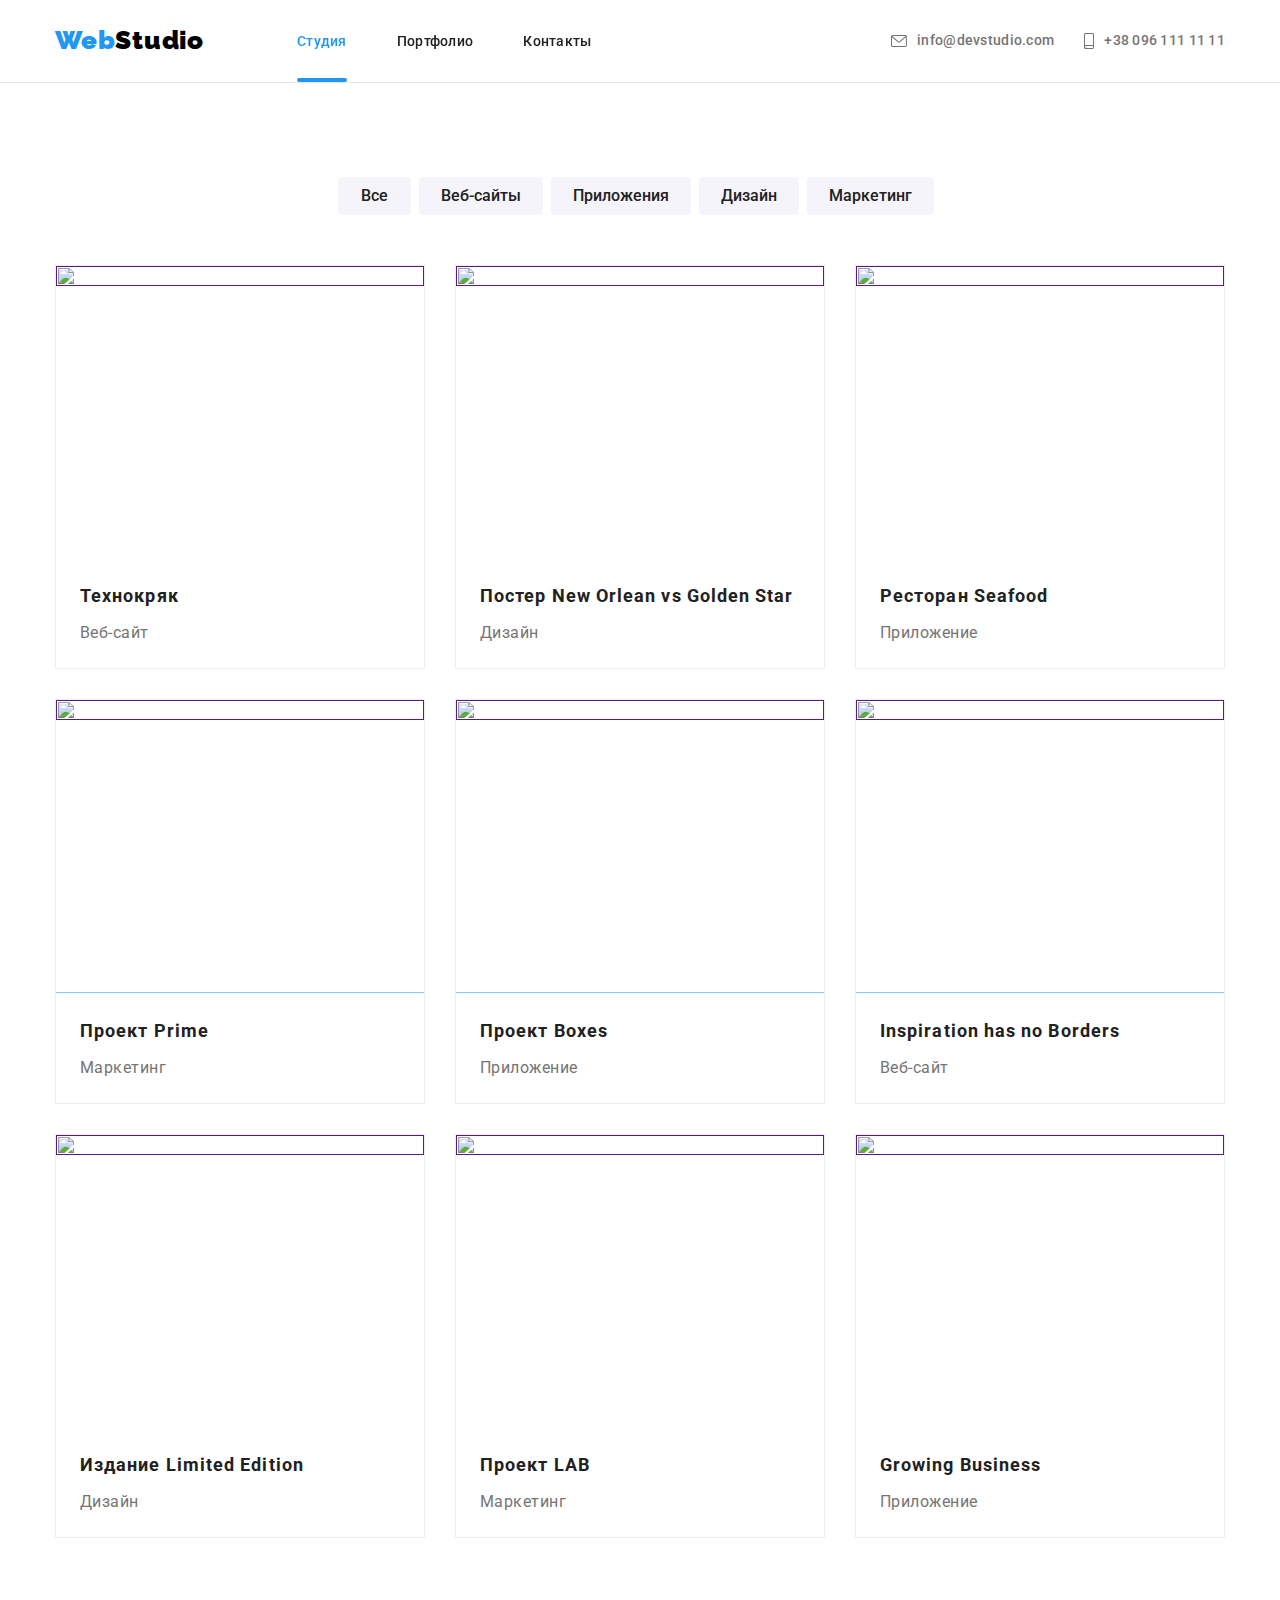
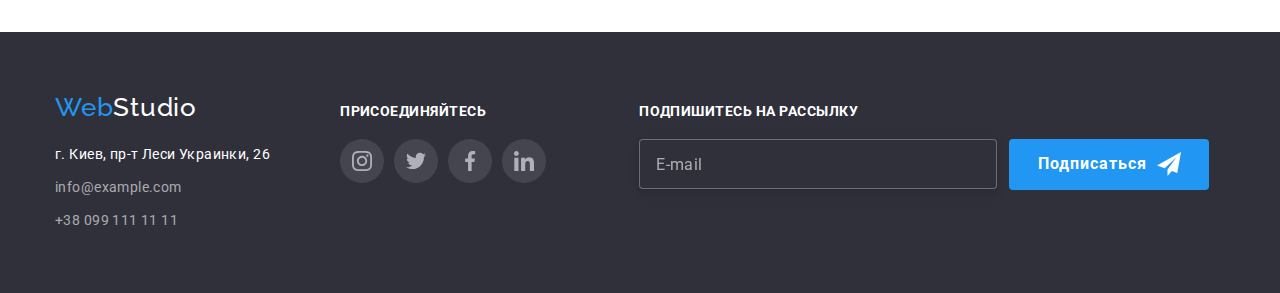
==== commit adf619ef: "Баг в меня на странице Портфолио" ====
--- a/portfolio.html
+++ b/portfolio.html
@@ -26,7 +26,6 @@
 <body>
 
     <!-- Шапка сайта -->
-
     <header class="header">
         <div class="main-nav container">
     
@@ -42,7 +41,7 @@
                     <div class="mob-menu">
                         <div class="mob-menu-content">
                             <ul class="mod-menu-list">
-                                <li class="mod-menu-item">
+                                <li class="mod-menu-item mod-menu-item-current">
                                     <a href="./index.html" class="mod-menu-link">Студия</a>
                                 </li>
                                 <li class="mod-menu-item">
@@ -82,10 +81,10 @@
                 </div>
                 <ul class="site-nav">
                     <li class="site-nav__item">
-                        <a class="site-nav__link" href="./index.html">Студия</a>
+                        <a class="site-nav__link site-nav__link--current" href="./index.html">Студия</a>
                     </li>
                     <li class="site-nav__item">
-                        <a class="site-nav__link site-nav__link--current" href="./portfolio.html">Портфолио</a>
+                        <a class="site-nav__link" href="./portfolio.html">Портфолио</a>
                     </li>
                     <li class="site-nav__item">
                         <a class="site-nav__link" href="./test.html">Контакты</a>
@@ -110,8 +109,6 @@
             </ul>
     
         </div>
-    
-    
     </header>
 
     <main>
@@ -324,74 +321,74 @@
     </main>
 
     <!-- Подвал сайта -->
-    <!-- <footer class="footer">
+    <footer class="footer">
         <div class="container footer__container">
-    
-            <div class="footer__nav">
-                <a class="logo__footer" href=""><span class="logo__footer logo__footer-accent">Web</span>Studio</a>
-    
-    
-                <address>
-                    <ul class="footer-list">
-                        <li>
-                            <a class="footer-list__link" href="">г. Киев, пр-т Леси Украинки, 26</a>
+            <div class="footer__box">
+                <div class="footer__nav">
+                    <a class="logo__footer" href=""><span class="logo__footer logo__footer-accent">Web</span>Studio</a>
+    
+    
+                    <address>
+                        <ul class="footer-list">
+                            <li>
+                                <a class="footer-list__link" href="">г. Киев, пр-т Леси Украинки, 26</a>
+                            </li>
+                            <li>
+                                <a class="footer-list__link footer-list__connection"
+                                    href="maito:info@example.com">info@example.com</a>
+                            </li>
+                            <li>
+                                <a class="footer-list__link footer-list__connection" href="tel:+380991111111">+38 099 111 11
+                                    11</a>
+                            </li>
+                        </ul>
+                    </address>
+                </div>
+    
+                <div class="">
+                    <h3 class="footer-list__title">ПРИСОЕДИНЯЙТЕСЬ</h3>
+    
+                    <ul class="socials-list socials-list__footer ">
+                        <li class="socials-list__item">
+                            <a href="" class="socials-list__link">
+                                <svg class="socials-list__icon" width="20" height="20">
+                                    <use href="./images/icons.svg#icon-instagram"></use>
+                                </svg>
+                            </a>
                         </li>
-                        <li>
-                            <a class="footer-list__link footer-list__connection"
-                                href="maito:info@example.com">info@example.com</a>
+    
+                        <li class="socials-list__item">
+                            <a href="" class="socials-list__link">
+                                <svg class="socials-list__icon" width="20" height="20">
+                                    <use href="./images/icons.svg#icon-twitter"></use>
+                                </svg>
+                            </a>
                         </li>
-                        <li>
-                            <a class="footer-list__link footer-list__connection" href="tel:+380991111111">+38 099 111 11
-                                11</a>
+    
+                        <li class="socials-list__item">
+                            <a href="" class="socials-list__link" width="20" height="20">
+                                <svg class="socials-list__icon">
+                                    <use href="./images/icons.svg#icon-facebook"></use>
+                                </svg>
+                            </a>
+                        </li>
+    
+                        <li class="socials-list__item">
+                            <a href="" class="socials-list__link">
+                                <svg class="socials-list__icon" width="20" height="20">
+                                    <use href="./images/icons.svg#icon-linkedin"></use>
+                                </svg>
+                            </a>
                         </li>
                     </ul>
-                </address>
+    
+                </div>
             </div>
-    
-            <div class="">
-                <h3 class="footer-list__title">ПРИСОЕДИНЯЙТЕСЬ</h3>
-    
-                <ul class="socials-list">
-                    <li class="socials-list__item">
-                        <a href="" class="socials-list__link">
-                            <svg class="socials-list__icon" width="20" height="20">
-                                <use href="./images/icons.svg#icon-instagram"></use>
-                            </svg>
-                        </a>
-                    </li>
-    
-                    <li class="socials-list__item">
-                        <a href="" class="socials-list__link">
-                            <svg class="socials-list__icon" width="20" height="20">
-                                <use href="./images/icons.svg#icon-twitter"></use>
-                            </svg>
-                        </a>
-                    </li>
-    
-                    <li class="socials-list__item">
-                        <a href="" class="socials-list__link" width="20" height="20">
-                            <svg class="socials-list__icon">
-                                <use href="./images/icons.svg#icon-facebook"></use>
-                            </svg>
-                        </a>
-                    </li>
-    
-                    <li class="socials-list__item">
-                        <a href="" class="socials-list__link">
-                            <svg class="socials-list__icon" width="20" height="20">
-                                <use href="./images/icons.svg#icon-linkedin"></use>
-                            </svg>
-                        </a>
-                    </li>
-                </ul>
-    
-            </div>
-    
     
             <form class="footer-form">
                 <p class="footer-list__title">Подпишитесь на рассылку</p>
                 <div class="footer-form_box">
-                    <label for="mail" class="footer-list__titel"></label>
+                    <label for="mail" class="footer-list__title"></label>
                     <input type="email" name="mail" id="mail" placeholder="E-mail" class="footer-form__input" />
             </form>
             <button class="button__footer" type="submit">Подписаться<svg width="24" height="24">
@@ -399,8 +396,12 @@
                 </svg></button>
         </div>
         </div>
-    </footer> -->
-
+    </footer>
+
+  
+
+<script src="./js/modal.js"> </script>
+<script src="./js/menu.js"> </script>
 </body>
 
 </html>--- a/css/main.min.css
+++ b/css/main.min.css
@@ -1,4 +1,4 @@
 :root{--primary-text-color: #757575;--titel-text-color: #212121;--accent-text-color: #2196f3;--white-color: #ffffff;--footer-text-color: rgba (255, 255, 255, 0.6);--logo-color: #000000;--primary-background-color: #e5e5e5;--background-color: #2f303a;--background-white-color: #ffffff;--background-command: #f5f4fa;--border-color: rgba(238, 238, 238, 1);--card-shadow: 0px 2px 1px -1px rgba(0, 0, 0, 0.2),
     0px 1px 1px 0px rgba(0, 0, 0, 0.14), 0px 1px 3px 0px rgba(0, 0, 0, 0.12);--box-shadow: 0px 1px 3px rgb(0, 0, 0, 12%), 0px 1px 1px rgb(0, 0, 0, 14%),
-    0px 2px 1px rgb(0, 0, 0, 20%);--background: #f5f4fa;--fill: #afb1b8;--gallery-gap-magin: 30px;--timing-function: cubic-bezier(0.4, 0, 0.2, 1)}ul{padding:0px;margin:0px;list-style:none}a{text-decoration:none}h1,h2,h3,h4,h5,h6,p{margin-top:0px;margin-bottom:0px}img{display:block;width:100%;height:auto}html{box-sizing:border-box}*,*::before,*::after{box-sizing:inherit}body{font-family:Roboto, sans-serif;letter-spacing:0.03em;background-color:var(--background-white-color);color:var(--titel-text-color)}.visibility-hidden{position:absolute;width:1px;height:1px;margin:-1px;padding:0;overflow:hidden;border:0;clip:rect(0 0 0 0)}.logo{display:block;margin:0;font-family:Raleway;font-weight:900;font-size:26px;line-height:1.19;letter-spacing:0.03em;list-style:none;text-decoration:none;color:var(--logo-color)}.logo__accent{font-family:Raleway;font-weight:900;font-size:26px;line-height:1.19;letter-spacing:0.03em;list-style:none;color:var(--accent-text-color)}.logo__footer{font-style:normal;font-family:Raleway;font-weight:500;font-size:26px;line-height:1.19;letter-spacing:0.03em;color:var(--white-color)}.logo__footer-accent{font-style:normal;color:var(--accent-text-color)}.button{display:inline-block;margin:0px;border-radius:4px;border:0px solid transparent;padding:11px 34px;min-width:70px;text-align:center;font-weight:500;font-size:15px;line-height:1.2;cursor:pointer;color:var(--white-color);background-color:var(--accent-text-color)}.button__footer{align-items:center;padding-top:10px;padding-bottom:10px;padding-left:29px;padding-right:28px;font-weight:700;min-width:200px;font-size:16px;line-height:1.9;letter-spacing:0.06em;border-radius:4px;border:transparent;cursor:pointer;display:flex;justify-content:space-between;text-align:center;color:var(--white-color);background-color:var(--accent-text-color)}@media screen and (min-width: 480px) and (max-width: 1199px){.button__footer{margin:20px auto auto auto}}@media screen and (min-width: 1200px){.button__footer{margin:auto auto auto 12px}}.portfolio-list__button{font-family:inherit;justify-content:center;padding:6px 22px;cursor:pointer;font-weight:500;min-width:73px;font-size:16px;line-height:1.6;border-radius:4px;border:transparent;color:var(--title-text-color);background-color:var(--background);transition:color 250ms var(--timing-function),background-color 250ms var(--timing-function),box-shadow 250ms var(--timing-function)}.portfolio-list__button:hover,.portfolio-list__button:focus,.portfolio-list__button:active{color:var(--white-color);background-color:var(--accent-text-color);box-shadow:0px 3px 1px rgba(0,0,0,0.1),0px 1px 2px rgba(0,0,0,0.08),0px 2px 2px rgba(0,0,0,0.12)}.button__modal{position:absolute;right:8px;top:8px;width:30px;height:30px;background-color:transparent;border-radius:50%;border:1px solid rgba(0,0,0,0.1);cursor:pointer;transition:border 250ms var(--timing-function),fill 250ms var(--timing-function)}.button__modal:hover{border:1px solid var(--accent-text-color);fill:var(--accent-text-color)}.container{width:100%;margin-left:auto;margin-right:auto;padding-left:15px;padding-right:15px}@media screen and (min-width: 480px){.container{width:480px}}@media screen and (min-width: 768px){.container{width:768px}}@media screen and (min-width: 1200px){.container{width:1200px}}.section{padding-top:60px;padding-bottom:60px}@media screen and (min-width: 1200px){.section{padding-top:94px;padding-bottom:94px}}.header{position:relative;border-bottom:1px solid var(--primary-background-color)}.main-nav{display:flex;align-items:center}.header__logo{align-items:center;display:flex}.header__logo>.logo{display:block;padding-top:24px;padding-bottom:25px;margin-right:93px}.site-nav{align-items:center;display:flex}@media screen and (max-width: 767px){.site-nav{display:none}}.site-nav__item{display:block;position:relative;padding-top:32px;padding-bottom:32px;transition:color 250ms var(--timing-function)}.site-nav .site-nav__item:not(:last-child){margin-right:50px}@media screen and (max-width: 767px){.auth-nav{display:none}}@media screen and (min-width: 768px) and (max-width: 1199px){.auth-nav{flex-wrap:wrap;justify-content:space-around;padding-top:21px;padding-bottom:21px}}@media screen and (min-width: 1200px){.auth-nav{display:flex;align-items:center;margin-left:auto}}.auth-nav__item{display:block}@media screen and (min-width: 768px) and (max-width: 1199px){.auth-nav__item:not(:last-child){padding-bottom:10px}}@media screen and (min-width: 1200px){.auth-nav__item{padding-top:32px;padding-bottom:32px}.auth-nav__item:not(:last-child){margin-right:30px}}.auth-nav__link{display:flex;align-items:center;font-weight:500;font-size:14px;line-height:1.14;letter-spacing:0.02em;color:var(--primary-text-color);transition:color 250ms var(--timing-function)}.auth-nav__link:hover,.auth-nav__link:focus,.auth-nav__link:active{color:var(--accent-text-color);fill:var(--accent-text-color)}.auth-nav__icon{fill:currentColor;margin-right:10px}.site-nav__link{font-weight:500;font-size:14px;line-height:1.14;letter-spacing:0.02em;padding-top:32px;padding-bottom:32px;color:var(--titel-text-color);transition:color 250ms var(--timing-function)}.site-nav__link:hover,.site-nav__link:focus,.site-nav__link:active{color:var(--accent-text-color);cursor:pointer}.menu-open-btn{position:absolute;top:21px;right:15px}.menu-open-btn,.menu-close-btn{width:40px;height:40px;display:flex;align-items:center;justify-content:center;border:none;background-color:transparent;margin-left:auto;cursor:pointer}@media screen and (min-width: 768px){.menu-open-btn,.menu-close-btn{display:none}}.menu-open-btn:hover,.menu-open-btn :focus,.menu-open-btn :active,.menu-close-btn:hover,.menu-close-btn :focus,.menu-close-btn :active{fill:var(--accent-text-color)}.mob-menu{width:100vw;height:100vh;background-color:var(--white-color);padding:10px 15px 48px 40px;display:flex;justify-content:space-between}.mob-menu-content{padding-top:38px;display:flex;flex-direction:column;justify-content:space-between}.mod-menu-list{margin-bottom:302px}.mod-menu-list:hover,.mod-menu-list :focus,.mod-menu-list :active{color:var(--accent-text-color)}.mod-menu-item:not(:last-child){margin-bottom:32px}.mod-menu-link{font-weight:500;font-size:40px;line-height:1.17;letter-spacing:0.02em;color:var(--titel-text-color)}.mob-menu-tel{font-weight:500;font-size:34px;line-height:1.17;letter-spacing:0.02em;color:var(--accent-text-color);display:block;margin-bottom:32px}.mob-menu-email{font-weight:500;font-size:24px;line-height:1.16;letter-spacing:0.02em;color:var(--primary-text-color)}.mod-menu-list-bottom{margin-top:64px;display:flex}.mod-menu-link-bottom{padding-right:10px;font-weight:500;font-size:18px;line-height:1.22;letter-spacing:0.02em;color:var(--accent-text-color)}.mod-menu-item-bottom::after{content:"";border:1px solid rgba(33,33,33,0.2);transform:rotate(90deg)}.mod-menu-item-bottom:not(:last-child){padding-right:10px}.site-nav__link--current::after{position:absolute;content:"";width:100%;height:4px;border-radius:4px;background-color:var(--accent-text-color);display:block;bottom:0%}.site-nav__link--current{color:var(--accent-text-color)}.hero{justify-content:center;padding-top:118px;padding-bottom:118px;text-align:center;background-color:var(--background-color);background-image:linear-gradient(to bottom, rgba(47,48,58,0.4), rgba(47,48,58,0.4)),url(../images/hero.jpg);background-repeat:no-repeat;background-position:center;background-size:cover;max-width:480px;height:400px;margin-left:auto;margin-right:auto}@media screen and (min-width: 768px){.hero{max-width:768px}}@media screen and (min-width: 1200px){.hero{padding-top:200px;padding-bottom:200px;max-width:1600px;height:600px}}.hero__titel{margin-bottom:30px;margin-right:auto;margin-left:auto;width:360px;font-weight:900;letter-spacing:0.06em;text-align:center;text-transform:uppercase;color:var(--white-color)}@media screen and (min-width: 480px){.hero__titel{font-size:26px;line-height:1.62}}@media screen and (min-width: 1200px){.hero__titel{width:696px;font-size:44px;line-height:1.36}}.section__works{padding-top:0px}@media screen and (max-width: 1199px){.section__works{display:none}}.works{display:flex}.works .works__item:not(:last-child){margin-right:30px}.works__thumb{position:relative}.works__text{position:absolute;bottom:0%;left:0%;width:100%;height:70px;font-weight:700;font-size:14px;line-height:1.14;text-transform:uppercase;display:flex;align-items:center;justify-content:center;color:var(--white-color);background-color:rgba(47,48,58,0.8)}.features{display:flex;justify-content:space-evenly;flex-wrap:wrap;font-size:14px;line-height:1.71;letter-spacing:0.03em}.features__item{width:450px}@media screen and (min-width: 480px){.features__item{margin-bottom:30px}.features__item:last-child{margin-bottom:0px}}@media screen and (min-width: 480px) and (min-width: 768px){.features__item:nth-child(n+3){margin-bottom:0px}}@media screen and (min-width: 480px) and (min-width: 1200px){.features__item{margin-bottom:0px}}@media screen and (min-width: 768px){.features__item{width:354px}.features__item:nth-child(2n+1){margin-right:30px}}@media screen and (min-width: 1200px){.features__item{width:270px;margin-right:0px}.features__item:not(:last-child){margin-right:30px}}.features__box{display:flex;background-color:var(--background);border-radius:4px;margin-bottom:30px;display:flex;justify-content:center;align-items:center;height:120px;width:450px;background-size:cover}@media screen and (min-width: 768px){.features__box{width:354px}}@media screen and (min-width: 1200px){.features__box{width:270px}}.features__titel{margin-bottom:10px;font-weight:700;font-size:14px;line-height:1.14;letter-spacing:0.03em;text-transform:uppercase;color:var(--titel-text-color)}.features__text{font-size:14px;line-height:1.71;letter-spacing:0.03em;color:var(--primary-text-color)}.section__command{background-color:var(--background-command)}@media screen and (min-width: 768px){.command{display:flex;justify-content:space-evenly;flex-wrap:wrap}}.command__item{width:100%;margin-bottom:30px}.command .command__item:last-child{margin-bottom:0px}@media screen and (min-width: 768px){.command__item{flex-basis:calc(100% / 2 - 30px);margin-left:30px}.command__item:nth-child(2n+1){margin-left:0px}.command__item:nth-child(2n+1):nth-child(n+2){margin-bottom:0px}}@media screen and (min-width: 1200px){.command__item{justify-content:space-evenly;flex-basis:calc(100% / 4 - 25px);margin-bottom:0px}.command__item:nth-child(2n+1){margin-left:30px}.command__item:nth-child(2n+1):first-child{margin-left:0px}}.command__box{padding-top:30px;padding-bottom:24px;background-color:var(--white-color);box-shadow:0px 1px 3px rgba(0,0,0,0.12),0px 1px 1px rgba(0,0,0,0.14),0px 2px 1px rgba(0,0,0,0.2);border-radius:0px 0px 4px 4px}.command__title{text-align:center;font-weight:500;font-size:16px;line-height:1.18;letter-spacing:0.03em;margin-bottom:10px;color:var(--titel-text-color)}.command__desc{margin-bottom:16px;text-align:center;font-size:16px;line-height:1.18;letter-spacing:0.03em;color:var(--primary-text-color)}.socials-list{display:flex;justify-content:center}.socials-list__item{width:44px;height:44px}.socials-list__item+.socials-list__item{margin-left:10px}.socials-list__link{width:100%;height:100%;border-radius:50%;background-color:rgba(255,255,255,0.1);display:flex;align-items:center;justify-content:center;transition:background-color 250ms var(--timing-function)}.socials-list__link:hover,.socials-list__link:focus{background-color:var(--accent-text-color)}.socials-list__icon{width:20px;height:20px;fill:var(--fill);transition:fill 250ms var(--timing-function)}.socials-list__link:hover .socials-list__icon,.socials-list__link:focus .socials-list__icon{fill:var(--white-color)}.clients{display:flex;flex-wrap:wrap}.clients__item{width:210px;height:92px;margin-right:30px;margin-bottom:30px}@media screen and (min-width: 480px){.clients__item:nth-child(n+5){margin-bottom:0px}.clients__item:nth-child(2n){margin-right:0px}}@media screen and (min-width: 480px) and (min-width: 768px){.clients__item{width:226px}.clients__item:nth-child(n+4){margin-bottom:0px}.clients__item:nth-child(1n+1){margin-right:30px}.clients__item:nth-child(3n+3){margin-right:0px}}@media screen and (min-width: 480px) and (min-width: 1200px){.clients__item{width:170px}.clients__item:nth-child(-n+3){margin-bottom:0px}.clients__item:nth-child(3){margin-right:30px}}.clients__link{width:100%;height:100%;border-radius:4px;border:1px solid #afb1b8;display:flex;align-items:center;justify-content:center;transition:background-color 250ms var(--timing-function),fill 250ms var(--timing-function)}.clients__link:hover,.clients__link:focus{background-color:var(--white-color);border:1px solid var(--accent-text-color)}.clients__icon{fill:var(--fill);transition:fill 250ms var(--timing-function)}.clients__link:hover .clients__icon,.clients__link:focus .clients__icon{fill:var(--accent-text-color)}.section__title{font-weight:700;font-size:28px;line-height:1.17;text-align:center;letter-spacing:0.03em;color:var(--titel-text-color)}@media screen and (min-width: 1200px){.section__title{font-size:36px;line-height:1.16}}.section__title-margin{margin-bottom:30px}@media screen and (min-width: 1200px){.section__title-margin{margin-bottom:50px}}.footer{padding:60px 0px;background-color:var(--background-color);justify-content:space-around;width:100%}@media screen and (min-width: 480px) and (max-width: 767px){.footer{margin:auto;justify-content:center;text-align:center}}@media screen and (min-width: 768px) and (max-width: 1199px){.footer{justify-content:center;text-align:center}}@media screen and (min-width: 1200px){.footer__container{align-items:baseline;display:flex;align-items:center;justify-content:center}}@media screen and (min-width: 768px){.footer__box{display:flex;justify-content:space-evenly;align-items:baseline}}.footer__nav{flex-grow:1}@media screen and (min-width: 768px) and (max-width: 1199px){.footer__nav{justify-content:center;align-items:center}}@media screen and (min-width: 1200px){.footer__nav{margin-right:70px}}.footer-list{margin-top:20px}.footer-list>li:not(:last-child){margin-bottom:9px}@media screen and (min-width: 480px) and (max-width: 1199px){.footer-list{padding-bottom:60px}}.footer-list__link{font-style:normal;font-size:14px;line-height:1.71;letter-spacing:0.03em;color:var(--white-color)}.footer-list__connection{color:rgba(255,255,255,0.6);transition:color 250ms var(--timing-function)}.footer-list__connection:hover,.footer-list__connection:focus{color:var(--accent-text-color)}@media screen and (min-width: 768px){.footer-form{justify-content:center;align-items:center}}@media screen and (min-width: 1200px){.footer-form{display:flex;flex-direction:column;margin-left:93px;align-items:baseline}}.footer-form__input{width:358px;height:50px;padding-left:16px;padding-right:16px;border:1px solid rgba(255,255,255,0.3);box-sizing:border-box;filter:drop-shadow(0px 4px 4px rgba(0,0,0,0.15));border-radius:4px;background-color:var(--background-color)}.footer-form__input::placeholder{padding-top:15px;padding-bottom:15px;font-size:16px;line-height:1.25;letter-spacing:0.03em;color:rgba(255,255,255,0.6)}@media screen and (min-width: 1200px){.footer-form_box{display:flex}}.footer-list__title{color:var(--white-color);font-weight:700;font-size:14px;line-height:1.1;text-transform:uppercase;margin-bottom:20px}@media screen and (min-width: 480px) and (max-width: 767px){.socials-list__footer{padding-bottom:60px}}.portfolio-list{display:flex;justify-content:center;margin-bottom:50px;cursor:pointer}@media screen and (min-width: 480px) and (max-width: 767px){.portfolio-list{flex-wrap:wrap;justify-content:flex-start}}.portfolio-list__items{margin-right:8px}.portfolio-list .portfolio-list__items:not(:last-child){margin-right:8px}@media screen and (min-width: 480px) and (max-width: 767px){.portfolio-list__items:nth-child(-n+3){margin-bottom:15px}}.gallery{display:flex;flex-wrap:wrap;padding:0px;margin:0px;list-style:none}@media screen and (min-width: 768px){.gallery{margin-right:calc(-1 * var(--gallery-gap-magin));margin-bottom:calc(-1 * var(--gallery-gap-magin))}}@media screen and (min-width: 1200px){.gallery{margin-right:calc(-1 * var(--gallery-gap-magin));margin-bottom:calc(-1 * var(--gallery-gap-magin))}}.gallery__item{border:1px solid #eeeeee;width:100%}@media screen and (min-width: 480px) and (max-width: 767px){.gallery__item:not(:last-child){margin-bottom:30px}}@media screen and (min-width: 768px) and (max-width: 1199px){.gallery__item{flex-basis:calc(100% / 2 - var(--gallery-gap-magin));margin-right:var(--gallery-gap-magin);margin-bottom:var(--gallery-gap-magin)}}@media screen and (min-width: 1200px){.gallery__item{flex-basis:calc(100% / 3 - var(--gallery-gap-magin));margin-right:var(--gallery-gap-magin);margin-bottom:var(--gallery-gap-magin)}.gallery__item:nth-child(3n){margin-right:0}}.gallery__link{display:block;transition:box-shadow 250ms var(--timing-function)}.gallery__link:focus .gallery__desc{transform:translateY(0)}.gallery__link:focus .gallery__desc:hover,.gallery__link:focus .gallery__desc:focus,.gallery__link:focus .gallery__desc:active{box-shadow:var(--card-shadow)}.gallery-wrapper{position:relative;overflow:hidden}.gallery__desc{font-size:18px;line-height:1.56;letter-spacing:0.03em;color:#ffffff;padding-top:62.58px;padding-bottom:62.58px;padding-left:24px;padding-right:24px;background-color:rgba(33,150,243,0.9);position:absolute;top:0;left:0;height:100%;transform:translateY(100%);transition:transform 250ms var(--timing-function)}.gallery__item:hover .gallery__desc{transform:translateY(0)}.gallery__title{font-weight:700;font-size:18px;line-height:2;letter-spacing:0.06em;color:var(--titel-text-color)}.gallery__text{margin-top:4px;font-size:16px;line-height:1.87;letter-spacing:0.03em;color:var(--primary-text-color)}.gallery__box{padding:20px 24px 20px 24px}.backdrop{position:fixed;top:0;left:0;width:100%;height:100%;display:flex;align-items:center;justify-content:center;transition:opacity 250ms var(--timing-function);background-color:rgba(0,0,0,0.2)}.backdrop.is-hidden{opacity:0;pointer-events:none}.backdrop.is-hidden .modal{transform:scale(2)}.modal{position:relative;min-height:581px;min-width:528px;border-radius:4px;background-color:#fff;box-shadow:var(--box-shadow);transition:transform 250ms var(--timing-function)}.form{padding:40px 40px 40px 40px;display:block}.modal__titel{margin-bottom:12px;font-weight:700;font-size:20px;line-height:1.15;text-align:center;letter-spacing:0.03em;color:var(--titel-text-color)}.modal__form{margin-bottom:10px}.modal__label{display:block;margin-bottom:4px;font-size:12px;line-height:1.16;letter-spacing:0.01em;color:var(--primary-text-color)}.modal__comment{margin-bottom:20px}.inpyt-wrapper{position:relative;display:block}.modal__input{width:100%;min-height:40px;padding-top:12px;padding-right:16px;padding-bottom:12px;padding-left:42px;border:1px solid rgba(33,33,33,0.2);background:transparent;border-radius:4px;outline:none;transition:border 250ms var(--timing-function)}.modal__input:focus{border-color:var(--accent-text-color)}.modal__input:focus+.modal__icon{fill:var(--accent-text-color)}.modal__icon{position:absolute;left:12px;top:50%;transform:translateY(-50%)}.textarea{resize:none;height:120px;padding:12px 16px}.textarea::placeholder{display:block;font-size:12px;line-height:1.16;letter-spacing:0.01em;color:rgba(117,117,117,0.5)}.modal__checkbox{font-size:14px;line-height:1.71;letter-spacing:0.03em;text-align:center;margin-bottom:30px;color:var(--primary-text-color);display:flex;justify-content:center;align-items:center}.modal__checkbox span{margin-right:7px;width:16px;height:15px;border:2px solid #212121;border-radius:2px;display:flex;align-items:center;justify-content:center}.modal__link{color:var(--accent-text-color)}.modal__user-text:checked+.modal__checkbox span{border-color:var(--accent-text-color);background-color:var(--accent-text-color);background-size:contain;background-origin:border-box;border-radius:2px}.submit{text-align:center;cursor:pointer;min-width:89px;font-weight:400;font-size:16px;line-height:1.9;letter-spacing:0.06em;border-radius:4px;border:transparent;padding-top:10px;padding-bottom:10px;padding-right:56px;padding-left:55px;display:block;margin:0 auto;color:var(--white-color);background-color:var(--accent-text-color);box-shadow:0px 4px 4px rgba(0,0,0,0.15)}
+    0px 2px 1px rgb(0, 0, 0, 20%);--background: #f5f4fa;--fill: #afb1b8;--gallery-gap-magin: 30px;--timing-function: cubic-bezier(0.4, 0, 0.2, 1)}ul{padding:0px;margin:0px;list-style:none}a{text-decoration:none}h1,h2,h3,h4,h5,h6,p{margin-top:0px;margin-bottom:0px}img{display:block;width:100%;height:auto}html{box-sizing:border-box}*,*::before,*::after{box-sizing:inherit}body{font-family:Roboto, sans-serif;letter-spacing:0.03em;background-color:var(--background-white-color);color:var(--titel-text-color)}.visibility-hidden{position:absolute;width:1px;height:1px;margin:-1px;padding:0;overflow:hidden;border:0;clip:rect(0 0 0 0)}.logo{display:block;margin:0;font-family:Raleway;font-weight:900;font-size:26px;line-height:1.19;letter-spacing:0.03em;list-style:none;text-decoration:none;color:var(--logo-color)}.logo__accent{font-family:Raleway;font-weight:900;font-size:26px;line-height:1.19;letter-spacing:0.03em;list-style:none;color:var(--accent-text-color)}.logo__footer{font-style:normal;font-family:Raleway;font-weight:500;font-size:26px;line-height:1.19;letter-spacing:0.03em;color:var(--white-color)}.logo__footer-accent{font-style:normal;color:var(--accent-text-color)}.button{display:inline-block;margin:0px;border-radius:4px;border:0px solid transparent;padding:11px 34px;min-width:70px;text-align:center;font-weight:500;font-size:15px;line-height:1.2;cursor:pointer;color:var(--white-color);background-color:var(--accent-text-color)}.button__footer{align-items:center;padding-top:10px;padding-bottom:10px;padding-left:29px;padding-right:28px;font-weight:700;min-width:200px;font-size:16px;line-height:1.9;letter-spacing:0.06em;border-radius:4px;border:transparent;cursor:pointer;display:flex;justify-content:space-between;text-align:center;color:var(--white-color);background-color:var(--accent-text-color)}@media screen and (min-width: 480px) and (max-width: 1199px){.button__footer{margin:20px auto auto auto}}@media screen and (min-width: 1200px){.button__footer{margin:auto auto auto 12px}}.portfolio-list__button{font-family:inherit;justify-content:center;padding:6px 22px;cursor:pointer;font-weight:500;min-width:73px;font-size:16px;line-height:1.6;border-radius:4px;border:transparent;color:var(--title-text-color);background-color:var(--background);transition:color 250ms var(--timing-function),background-color 250ms var(--timing-function),box-shadow 250ms var(--timing-function)}.portfolio-list__button:hover,.portfolio-list__button:focus,.portfolio-list__button:active{color:var(--white-color);background-color:var(--accent-text-color);box-shadow:0px 3px 1px rgba(0,0,0,0.1),0px 1px 2px rgba(0,0,0,0.08),0px 2px 2px rgba(0,0,0,0.12)}.button__modal{position:absolute;right:8px;top:8px;width:30px;height:30px;background-color:transparent;border-radius:50%;border:1px solid rgba(0,0,0,0.1);cursor:pointer;transition:border 250ms var(--timing-function),fill 250ms var(--timing-function)}.button__modal:hover{border:1px solid var(--accent-text-color);fill:var(--accent-text-color)}.container{width:100%;margin-left:auto;margin-right:auto;padding-left:15px;padding-right:15px}@media screen and (min-width: 480px){.container{width:480px}}@media screen and (min-width: 768px){.container{width:768px}}@media screen and (min-width: 1200px){.container{width:1200px}}.section{padding-top:60px;padding-bottom:60px}@media screen and (min-width: 1200px){.section{padding-top:94px;padding-bottom:94px}}.header{position:relative;border-bottom:1px solid var(--primary-background-color)}.main-nav{display:flex;align-items:center}.header__logo{align-items:center;display:flex}.header__logo>.logo{display:block;padding-top:24px;padding-bottom:25px;margin-right:93px}.site-nav{align-items:center;display:flex}@media screen and (max-width: 767px){.site-nav{display:none}}.site-nav__item{display:block;position:relative;padding-top:32px;padding-bottom:32px;transition:color 250ms var(--timing-function)}.site-nav .site-nav__item:not(:last-child){margin-right:50px}@media screen and (max-width: 767px){.auth-nav{display:none}}@media screen and (min-width: 768px) and (max-width: 1199px){.auth-nav{flex-wrap:wrap;justify-content:space-around;padding-top:21px;padding-bottom:21px}}@media screen and (min-width: 1200px){.auth-nav{display:flex;align-items:center;margin-left:auto}}.auth-nav__item{display:block}@media screen and (min-width: 768px) and (max-width: 1199px){.auth-nav__item:not(:last-child){padding-bottom:10px}}@media screen and (min-width: 1200px){.auth-nav__item{padding-top:32px;padding-bottom:32px}.auth-nav__item:not(:last-child){margin-right:30px}}.auth-nav__link{display:flex;align-items:center;font-weight:500;font-size:14px;line-height:1.14;letter-spacing:0.02em;color:var(--primary-text-color);transition:color 250ms var(--timing-function)}.auth-nav__link:hover,.auth-nav__link:focus,.auth-nav__link:active{color:var(--accent-text-color);fill:var(--accent-text-color)}.auth-nav__icon{fill:currentColor;margin-right:10px}.site-nav__link{font-weight:500;font-size:14px;line-height:1.14;letter-spacing:0.02em;padding-top:32px;padding-bottom:32px;color:var(--titel-text-color);transition:color 250ms var(--timing-function)}.site-nav__link:hover,.site-nav__link:focus,.site-nav__link:active{color:var(--accent-text-color);cursor:pointer}.menu-open-btn{position:absolute;top:21px;right:15px}.menu-open-btn,.menu-close-btn{width:40px;height:40px;display:flex;align-items:center;justify-content:center;border:none;background-color:transparent;margin-left:auto;cursor:pointer}@media screen and (min-width: 768px){.menu-open-btn,.menu-close-btn{display:none}}.menu-open-btn:hover,.menu-open-btn :focus,.menu-open-btn :active,.menu-close-btn:hover,.menu-close-btn :focus,.menu-close-btn :active{fill:var(--accent-text-color)}.mob-menu{width:100vw;height:100vh;background-color:var(--white-color);padding:10px 15px 48px 40px;display:flex;justify-content:space-between}.mob-menu-content{padding-top:38px;display:flex;flex-direction:column;justify-content:space-between}.mod-menu-list{margin-bottom:302px}.mod-menu-list:hover,.mod-menu-list :focus,.mod-menu-list :active{color:var(--accent-text-color)}.mod-menu-item:not(:last-child){margin-bottom:32px}.mod-menu-link{font-weight:500;font-size:40px;line-height:1.17;letter-spacing:0.02em;color:var(--titel-text-color)}.mob-menu-tel{font-weight:500;font-size:34px;line-height:1.17;letter-spacing:0.02em;color:var(--accent-text-color);display:block;margin-bottom:32px}.mob-menu-email{font-weight:500;font-size:24px;line-height:1.16;letter-spacing:0.02em;color:var(--primary-text-color)}.mod-menu-list-bottom{margin-top:64px;display:flex;flex-wrap:wrap}.mod-menu-link-bottom{padding-right:10px;font-weight:500;font-size:18px;line-height:1.22;letter-spacing:0.02em;color:var(--accent-text-color)}.mod-menu-item-bottom::after{content:"";border:1px solid rgba(33,33,33,0.2);transform:rotate(90deg)}.mod-menu-item-bottom:not(:last-child){padding-right:10px}.site-nav__link--current::after{position:absolute;content:"";width:100%;height:4px;border-radius:4px;background-color:var(--accent-text-color);display:block;bottom:0%}.site-nav__link--current{color:var(--accent-text-color)}.hero{justify-content:center;padding-top:118px;padding-bottom:118px;text-align:center;background-color:var(--background-color);background-image:linear-gradient(to bottom, rgba(47,48,58,0.4), rgba(47,48,58,0.4)),url(../images/hero.jpg);background-repeat:no-repeat;background-position:center;background-size:cover;max-width:480px;height:400px;margin-left:auto;margin-right:auto}@media screen and (min-width: 768px){.hero{max-width:768px}}@media screen and (min-width: 1200px){.hero{padding-top:200px;padding-bottom:200px;max-width:1600px;height:600px}}.hero__titel{margin-bottom:30px;margin-right:auto;margin-left:auto;width:360px;font-weight:900;letter-spacing:0.06em;text-align:center;text-transform:uppercase;color:var(--white-color)}@media screen and (min-width: 480px){.hero__titel{font-size:26px;line-height:1.62}}@media screen and (min-width: 1200px){.hero__titel{width:696px;font-size:44px;line-height:1.36}}.section__works{padding-top:0px}@media screen and (max-width: 1199px){.section__works{display:none}}.works{display:flex}.works .works__item:not(:last-child){margin-right:30px}.works__thumb{position:relative}.works__text{position:absolute;bottom:0%;left:0%;width:100%;height:70px;font-weight:700;font-size:14px;line-height:1.14;text-transform:uppercase;display:flex;align-items:center;justify-content:center;color:var(--white-color);background-color:rgba(47,48,58,0.8)}.features{display:flex;justify-content:space-evenly;flex-wrap:wrap;font-size:14px;line-height:1.71;letter-spacing:0.03em}.features__item{width:450px}@media screen and (min-width: 480px){.features__item{margin-bottom:30px}.features__item:last-child{margin-bottom:0px}}@media screen and (min-width: 480px) and (min-width: 768px){.features__item:nth-child(n+3){margin-bottom:0px}}@media screen and (min-width: 480px) and (min-width: 1200px){.features__item{margin-bottom:0px}}@media screen and (min-width: 768px){.features__item{width:354px}.features__item:nth-child(2n+1){margin-right:30px}}@media screen and (min-width: 1200px){.features__item{width:270px;margin-right:0px}.features__item:not(:last-child){margin-right:30px}}.features__box{display:flex;background-color:var(--background);border-radius:4px;margin-bottom:30px;display:flex;justify-content:center;align-items:center;height:120px;width:450px;background-size:cover}@media screen and (min-width: 768px){.features__box{width:354px}}@media screen and (min-width: 1200px){.features__box{width:270px}}.features__titel{margin-bottom:10px;font-weight:700;font-size:14px;line-height:1.14;letter-spacing:0.03em;text-transform:uppercase;color:var(--titel-text-color)}.features__text{font-size:14px;line-height:1.71;letter-spacing:0.03em;color:var(--primary-text-color)}.section__command{background-color:var(--background-command)}@media screen and (min-width: 768px){.command{display:flex;justify-content:space-evenly;flex-wrap:wrap}}.command__item{width:100%;margin-bottom:30px}.command .command__item:last-child{margin-bottom:0px}@media screen and (min-width: 768px){.command__item{flex-basis:calc(100% / 2 - 30px);margin-left:30px}.command__item:nth-child(2n+1){margin-left:0px}.command__item:nth-child(2n+1):nth-child(n+2){margin-bottom:0px}}@media screen and (min-width: 1200px){.command__item{justify-content:space-evenly;flex-basis:calc(100% / 4 - 25px);margin-bottom:0px}.command__item:nth-child(2n+1){margin-left:30px}.command__item:nth-child(2n+1):first-child{margin-left:0px}}.command__box{padding-top:30px;padding-bottom:24px;background-color:var(--white-color);box-shadow:0px 1px 3px rgba(0,0,0,0.12),0px 1px 1px rgba(0,0,0,0.14),0px 2px 1px rgba(0,0,0,0.2);border-radius:0px 0px 4px 4px}.command__title{text-align:center;font-weight:500;font-size:16px;line-height:1.18;letter-spacing:0.03em;margin-bottom:10px;color:var(--titel-text-color)}.command__desc{margin-bottom:16px;text-align:center;font-size:16px;line-height:1.18;letter-spacing:0.03em;color:var(--primary-text-color)}.socials-list{display:flex;justify-content:center}.socials-list__item{width:44px;height:44px}.socials-list__item+.socials-list__item{margin-left:10px}.socials-list__link{width:100%;height:100%;border-radius:50%;background-color:rgba(255,255,255,0.1);display:flex;align-items:center;justify-content:center;transition:background-color 250ms var(--timing-function)}.socials-list__link:hover,.socials-list__link:focus{background-color:var(--accent-text-color)}.socials-list__icon{width:20px;height:20px;fill:var(--fill);transition:fill 250ms var(--timing-function)}.socials-list__link:hover .socials-list__icon,.socials-list__link:focus .socials-list__icon{fill:var(--white-color)}.clients{display:flex;flex-wrap:wrap}.clients__item{width:210px;height:92px;margin-right:30px;margin-bottom:30px}@media screen and (min-width: 480px){.clients__item:nth-child(n+5){margin-bottom:0px}.clients__item:nth-child(2n){margin-right:0px}}@media screen and (min-width: 480px) and (min-width: 768px){.clients__item{width:226px}.clients__item:nth-child(n+4){margin-bottom:0px}.clients__item:nth-child(1n+1){margin-right:30px}.clients__item:nth-child(3n+3){margin-right:0px}}@media screen and (min-width: 480px) and (min-width: 1200px){.clients__item{width:170px}.clients__item:nth-child(-n+3){margin-bottom:0px}.clients__item:nth-child(3){margin-right:30px}}.clients__link{width:100%;height:100%;border-radius:4px;border:1px solid #afb1b8;display:flex;align-items:center;justify-content:center;transition:background-color 250ms var(--timing-function),fill 250ms var(--timing-function)}.clients__link:hover,.clients__link:focus{background-color:var(--white-color);border:1px solid var(--accent-text-color)}.clients__icon{fill:var(--fill);transition:fill 250ms var(--timing-function)}.clients__link:hover .clients__icon,.clients__link:focus .clients__icon{fill:var(--accent-text-color)}.section__title{font-weight:700;font-size:28px;line-height:1.17;text-align:center;letter-spacing:0.03em;color:var(--titel-text-color)}@media screen and (min-width: 1200px){.section__title{font-size:36px;line-height:1.16}}.section__title-margin{margin-bottom:30px}@media screen and (min-width: 1200px){.section__title-margin{margin-bottom:50px}}.footer{padding:60px 0px;background-color:var(--background-color)}@media screen and (min-width: 480px) and (max-width: 767px){.footer{justify-content:center;align-items:center;text-align:center}}@media screen and (min-width: 1200px){.footer__container{align-items:baseline;display:flex}}@media screen and (min-width: 768px){.footer__box{display:flex;justify-content:space-evenly;align-items:baseline}}@media screen and (min-width: 768px) and (max-width: 1199px){.footer__nav{justify-content:center;align-items:center;text-align:center}}@media screen and (min-width: 1200px){.footer__nav{margin-right:70px;flex-grow:1}}.footer-list{margin-top:20px}.footer-list>li:not(:last-child){margin-bottom:9px}@media screen and (min-width: 480px) and (max-width: 1199px){.footer-list{padding-bottom:60px}}.footer-list__link{font-style:normal;font-size:14px;line-height:1.71;letter-spacing:0.03em;color:var(--white-color)}.footer-list__connection{color:rgba(255,255,255,0.6);transition:color 250ms var(--timing-function)}.footer-list__connection:hover,.footer-list__connection:focus{color:var(--accent-text-color)}@media screen and (min-width: 768px){.footer-form{justify-content:center;align-items:center;text-align:center}}@media screen and (min-width: 1200px){.footer-form{display:flex;flex-direction:column;margin-left:93px;align-items:baseline}}.footer-form__input{width:358px;height:50px;padding-left:16px;padding-right:16px;border:1px solid rgba(255,255,255,0.3);box-sizing:border-box;filter:drop-shadow(0px 4px 4px rgba(0,0,0,0.15));border-radius:4px;background-color:var(--background-color)}.footer-form__input::placeholder{padding-top:15px;padding-bottom:15px;font-size:16px;line-height:1.25;letter-spacing:0.03em;color:rgba(255,255,255,0.6)}@media screen and (min-width: 1200px){.footer-form_box{display:flex}}.footer-list__title{color:var(--white-color);font-weight:700;font-size:14px;line-height:1.1;text-transform:uppercase;margin-bottom:20px}@media screen and (min-width: 768px) and (max-width: 1199px){.footer-list__title{text-align:center}}@media screen and (min-width: 480px) and (max-width: 767px){.socials-list__footer{padding-bottom:60px}}.portfolio-list{display:flex;justify-content:center;margin-bottom:50px;cursor:pointer}@media screen and (min-width: 480px) and (max-width: 767px){.portfolio-list{flex-wrap:wrap;justify-content:flex-start}}.portfolio-list__items{margin-right:8px}.portfolio-list .portfolio-list__items:not(:last-child){margin-right:8px}@media screen and (min-width: 480px) and (max-width: 767px){.portfolio-list__items:nth-child(-n+3){margin-bottom:15px}}.gallery{display:flex;flex-wrap:wrap;padding:0px;margin:0px;list-style:none}@media screen and (min-width: 768px){.gallery{margin-right:calc(-1 * var(--gallery-gap-magin));margin-bottom:calc(-1 * var(--gallery-gap-magin))}}@media screen and (min-width: 1200px){.gallery{margin-right:calc(-1 * var(--gallery-gap-magin));margin-bottom:calc(-1 * var(--gallery-gap-magin))}}.gallery__item{border:1px solid #eeeeee;width:100%}@media screen and (min-width: 480px) and (max-width: 767px){.gallery__item:not(:last-child){margin-bottom:30px}}@media screen and (min-width: 768px) and (max-width: 1199px){.gallery__item{flex-basis:calc(100% / 2 - var(--gallery-gap-magin));margin-right:var(--gallery-gap-magin);margin-bottom:var(--gallery-gap-magin)}}@media screen and (min-width: 1200px){.gallery__item{flex-basis:calc(100% / 3 - var(--gallery-gap-magin));margin-right:var(--gallery-gap-magin);margin-bottom:var(--gallery-gap-magin)}.gallery__item:nth-child(3n){margin-right:0}}.gallery__link{display:block;transition:box-shadow 250ms var(--timing-function)}.gallery__link:focus .gallery__desc{transform:translateY(0)}.gallery__link:focus .gallery__desc:hover,.gallery__link:focus .gallery__desc:focus,.gallery__link:focus .gallery__desc:active{box-shadow:var(--card-shadow)}.gallery-wrapper{position:relative;overflow:hidden}.gallery__desc{font-size:18px;line-height:1.56;letter-spacing:0.03em;color:#ffffff;padding-top:62.58px;padding-bottom:62.58px;padding-left:24px;padding-right:24px;background-color:rgba(33,150,243,0.9);position:absolute;top:0;left:0;height:100%;transform:translateY(100%);transition:transform 250ms var(--timing-function)}.gallery__item:hover .gallery__desc{transform:translateY(0)}.gallery__title{font-weight:700;font-size:18px;line-height:2;letter-spacing:0.06em;color:var(--titel-text-color)}.gallery__text{margin-top:4px;font-size:16px;line-height:1.87;letter-spacing:0.03em;color:var(--primary-text-color)}.gallery__box{padding:20px 24px 20px 24px}.backdrop{position:fixed;top:0;left:0;width:100%;height:100%;display:flex;align-items:center;justify-content:center;transition:opacity 250ms var(--timing-function);background-color:rgba(0,0,0,0.2)}.backdrop.is-hidden{opacity:0;pointer-events:none}.backdrop.is-hidden .modal{transform:scale(2)}.modal{position:relative;max-width:450px;max-height:609px;border-radius:4px;background-color:#fff;box-shadow:var(--box-shadow);transition:transform 250ms var(--timing-function)}@media screen and (min-width: 1200px){.modal{min-height:581px;min-width:528px}}.form{padding:40px 40px 40px 40px;display:block}.modal__titel{margin-bottom:12px;font-weight:700;font-size:20px;line-height:1.15;text-align:center;letter-spacing:0.03em;color:var(--titel-text-color)}.modal__form{margin-bottom:10px}.modal__label{display:block;margin-bottom:4px;font-size:12px;line-height:1.16;letter-spacing:0.01em;color:var(--primary-text-color)}.modal__comment{margin-bottom:20px}.inpyt-wrapper{position:relative;display:block}.modal__input{width:100%;min-height:40px;padding-top:12px;padding-right:16px;padding-bottom:12px;padding-left:42px;border:1px solid rgba(33,33,33,0.2);background:transparent;border-radius:4px;outline:none;transition:border 250ms var(--timing-function)}.modal__input:focus{border-color:var(--accent-text-color)}.modal__input:focus+.modal__icon{fill:var(--accent-text-color)}.modal__icon{position:absolute;left:12px;top:50%;transform:translateY(-50%)}.textarea{resize:none;height:120px;padding:12px 16px}.textarea::placeholder{display:block;font-size:12px;line-height:1.16;letter-spacing:0.01em;color:rgba(117,117,117,0.5)}.modal__checkbox{font-size:12px;line-height:1.16;letter-spacing:0.03em;text-align:center;margin-bottom:30px;color:var(--primary-text-color);display:flex;justify-content:center;align-items:center}.modal__checkbox span{margin-right:7px;width:16px;height:15px;border:2px solid #212121;border-radius:2px;display:flex;align-items:center;justify-content:center}@media screen and (min-width: 1200px){.modal__checkbox{font-size:14px;line-height:1.71}}.modal__link{color:var(--accent-text-color)}.modal__user-text:checked+.modal__checkbox span{border-color:var(--accent-text-color);background-color:var(--accent-text-color);background-size:contain;background-origin:border-box;border-radius:2px}.submit{text-align:center;cursor:pointer;min-width:89px;font-weight:400;font-size:16px;line-height:1.9;letter-spacing:0.06em;border-radius:4px;border:transparent;padding-top:10px;padding-bottom:10px;padding-right:56px;padding-left:55px;display:block;margin:0 auto;color:var(--white-color);background-color:var(--accent-text-color);box-shadow:0px 4px 4px rgba(0,0,0,0.15)}
 /*# sourceMappingURL=main.min.css.map */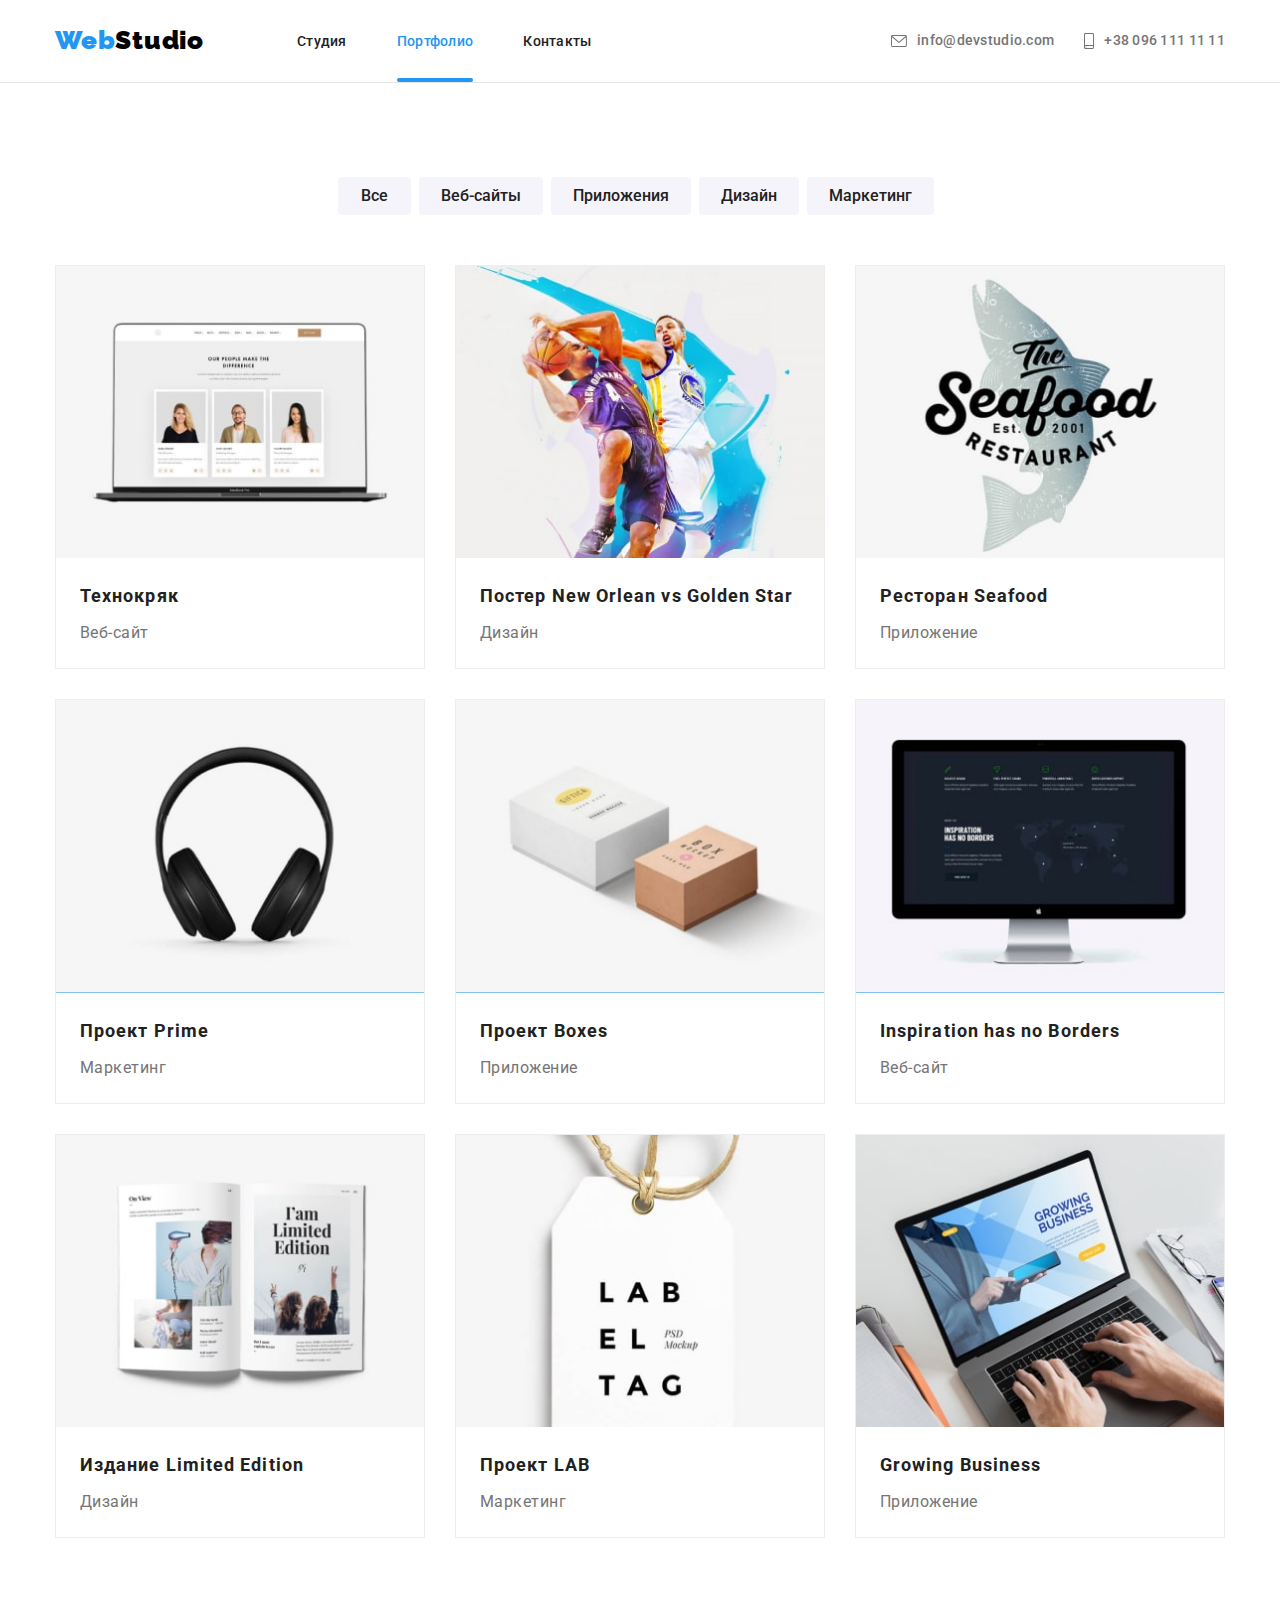
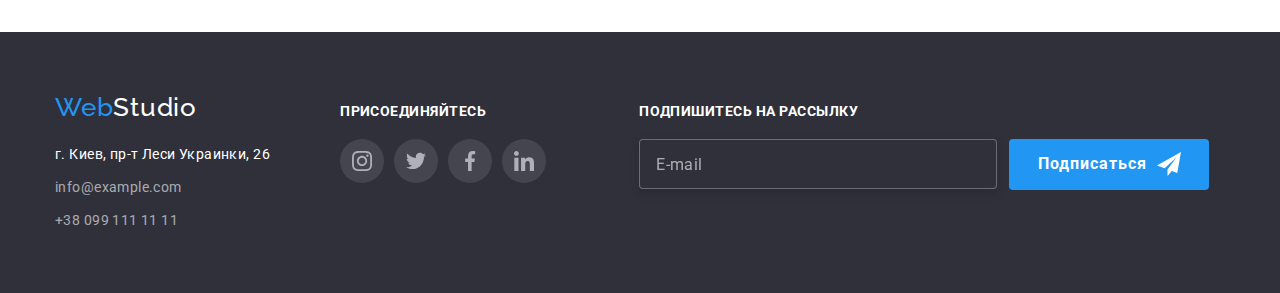
==== commit 6aae3016: "Почти финиш сайта" ====
--- a/portfolio.html
+++ b/portfolio.html
@@ -31,7 +31,7 @@
     
             <nav class="header__logo">
                 <a class="logo" href=""><span class="logo__accent">Web</span>Studio</a>
-                <button class="menu-open-btn">
+                <button class="mob-menu__open-btn">
                     <svg class="" width="24" height="16">
                         <use href="./images/icons.svg#icon-menu"> </use>
                     </svg>
@@ -39,39 +39,39 @@
     
                 <div class="backdrop is-hidden">
                     <div class="mob-menu">
-                        <div class="mob-menu-content">
-                            <ul class="mod-menu-list">
-                                <li class="mod-menu-item mod-menu-item-current">
-                                    <a href="./index.html" class="mod-menu-link">Студия</a>
+                        <div class="mob-menu__content">
+                            <ul class="mod-menu__list">
+                                <li class="mod-menu__item">
+                                    <a href="./index.html" class="mod-menu__link ">Студия</a>
                                 </li>
-                                <li class="mod-menu-item">
-                                    <a href="./portfolio.html" class="mod-menu-link">Портфолио</a>
+                                <li class="mod-menu__item">
+                                    <a href="./portfolio.html" class="mod-menu__link mod-menu__link--current">Портфолио</a>
                                 </li>
-                                <li class="mod-menu-item">
-                                    <a href="" class="mod-menu-link">Контакты</a>
+                                <li class="mod-menu__item">
+                                    <a href="" class="mod-menu__link">Контакты</a>
                                 </li>
                             </ul>
-                            <div class="mob-menu-bottom">
+                            <div class="mob-menu__bottom">
                                 <a href="tel:+380961111111" class="mob-menu-tel">+38 096 111 11 11</a>
                                 <a href="mailto:info@devstudio.com" class="mob-menu-email">info@devstudio.com</a>
     
-                                <ul class="mod-menu-list-bottom">
-                                    <li class="mod-menu-item-bottom">
-                                        <a href="" class="mod-menu-link-bottom">Instagram</a>
+                                <ul class="mod-menu__list-bottom">
+                                    <li class="mod-menu__item-bottom">
+                                        <a href="" class="mod-menu__link-bottom">Instagram</a>
                                     </li>
-                                    <li class="mod-menu-item-bottom">
-                                        <a href="" class="mod-menu-link-bottom">Twitter</a>
+                                    <li class="mod-menu__item-bottom">
+                                        <a href="" class="mod-menu__link-bottom">Twitter</a>
                                     </li>
-                                    <li class="mod-menu-item-bottom">
-                                        <a href="" class="mod-menu-link-bottom">Facebook</a>
+                                    <li class="mod-menu__item-bottom">
+                                        <a href="" class="mod-menu__link-bottom">Facebook</a>
                                     </li>
-                                    <li class="mod-menu-item-bottom">
-                                        <a href="" class="mod-menu-link-bottom">LinkedIn</a>
+                                    <li class="mod-menu__item-bottom">
+                                        <a href="" class="mod-menu__link-bottom">LinkedIn</a>
                                     </li>
                                 </ul>
                             </div>
                         </div>
-                        <button class="menu-close-btn">
+                        <button class="mod-menu-close-btn">
                             <svg class="" width="19" height="19">
                                 <use href="./images/icons.svg#icon-menu-close"> </use>
                             </svg>
@@ -81,10 +81,10 @@
                 </div>
                 <ul class="site-nav">
                     <li class="site-nav__item">
-                        <a class="site-nav__link site-nav__link--current" href="./index.html">Студия</a>
+                        <a class="site-nav__link" href="./index.html">Студия</a>
                     </li>
                     <li class="site-nav__item">
-                        <a class="site-nav__link" href="./portfolio.html">Портфолио</a>
+                        <a class="site-nav__link site-nav__link--current" href="./portfolio.html">Портфолио</a>
                     </li>
                     <li class="site-nav__item">
                         <a class="site-nav__link" href="./test.html">Контакты</a>
@@ -146,7 +146,17 @@
                     <li class="gallery__item">
                         <a href="" class="gallery__link">
                             <div class="gallery-wrapper">
+
+<picture>
+    <source srcset=" ./images/notebookdes.jpg 1x,
+     ./images/notebookdes@2x.jpg 2x" media="(min-width: 1200px)" />
+    <source srcset="./images/notebooktab.jpg 1x, 
+    ./images/notebooktab@2x.jpg 2x" media="(min-width: 768px)" />
+    <source srcset=" ./images/notebookmob.jpg 1x,
+     ./images/notebookmob@2x.jpg 2x" media="(min-width: 480px)" />
                                 <img src="./images/notebook.jpg" alt="" width="370" height="294" />
+</picture>
+
 
                                 <p class="gallery__desc">Технокряк это современная площадка распространения
                                     коронавируса. Компании используют эту платформу для цифрового
@@ -165,7 +175,14 @@
                     <li class="gallery__item">
                         <a href="" class="gallery__link">
                             <div class="gallery-wrapper">
+
+<picture>
+    <source srcset=" ./images/basketballdes.jpg 1x, ./images/basketballdes@2x.jpg 2x" media="(min-width: 1200px)" />
+    <source srcset="./images/basketballtab.jpg 1x, ./images/basketballtab@2x.jpg 2x" media="(min-width: 768px)" />
+    <source srcset=" ./images/basketballmob.jpg 1x, ./images/basketballmob@2x.jpg 2x" media="(min-width: 480px)" />
                                 <img src="./images/basketball.jpg" alt="" width="370" height="294" />
+</picture>
+
                                 <p class="gallery__desc">Технокряк это современная площадка распространения
                                     коронавируса. Компании используют эту
                                     платформу для цифрового
@@ -185,7 +202,15 @@
                     <li class="gallery__item">
                         <a href="" class="gallery__link">
                             <div class="gallery-wrapper">
+
+                                <picture>
+                                    <source srcset=" ./images/seabooddes.jpg 1x, ./images/seabooddes@2x.jpg 2x" media="(min-width: 1200px)" />
+                                    <source srcset="./images/seaboodtab.jpg 1x, ./images/seaboodtab@2x.jpg 2x" media="(min-width: 768px)" />
+                                    <source srcset=" ./images/seaboodmob.jpg 1x, ./images/seaboodmob@2x.jpg 2x" media="(min-width: 480px)" />
                                 <img src="./images/seabood.jpg" alt="" width="370" height="294" />
+                                </picture>
+
+
                                 <p class="gallery__desc">Технокряк это современная площадка распространения
                                     коронавируса. Компании используют эту
                                     платформу для цифрового
@@ -204,7 +229,14 @@
                     <li class="gallery__item">
                         <a href="" class="gallery__link">
                             <div class="gallery-wrapper">
+
+<picture>
+    <source srcset=" ./images/headphonesdes.jpg 1x, ./images/headphonesdes@2x.jpg 2x" media="(min-width: 1200px)" />
+    <source srcset="./images/headphonestab.jpg 1x, ./images/headphonestab@2x.jpg 2x" media="(min-width: 768px)" />
+    <source srcset=" ./images/headphonesmob.jpg 1x, ./images/headphonesmob@2x.jpg 2x" media="(min-width: 480px)" />
                                 <img src="./images/headphones.jpg" alt="" width="370" height="294" />
+</picture>
+
                                 <p class="gallery__desc">Технокряк это современная площадка распространения
                                     коронавируса. Компании используют эту
                                     платформу для цифрового
@@ -223,7 +255,15 @@
                     <li class="gallery__item">
                         <a href="" class="gallery__link">
                             <div class="gallery-wrapper">
-                                <img src="./images/box.jpg" alt="" width="370" height="294" />
+
+<picture>
+    <source srcset=" ./images/boxdes.jpg 1x, ./images/boxdes@2x.jpg 2x" media="(min-width: 1200px)" />
+    <source srcset="./images/boxtab.jpg 1x, ./images/boxtab@2x.jpg 2x" media="(min-width: 768px)" />
+    <source srcset=" ./images/boxmob.jpg 1x, ./images/boxmob@2x.jpg 2x" media="(min-width: 480px)" />
+    <img src="./images/box.jpg" alt="" width="370" height="294" />
+</picture>
+
+                               
                                 <p class="gallery__desc">Технокряк это современная площадка распространения
                                     коронавируса. Компании используют эту
                                     платформу для цифрового
@@ -242,7 +282,14 @@
                     <li class="gallery__item">
                         <a href="" class="gallery__link">
                             <div class="gallery-wrapper">
+
+<picture>
+    <source srcset=" ./images/monitordes.jpg 1x, ./images/monitordes@2x.jpg 2x" media="(min-width: 1200px)" />
+    <source srcset="./images/monitortab.jpg 1x, ./images/monitortab@2x.jpg 2x" media="(min-width: 768px)" />
+    <source srcset=" ./images/monitormob.jpg 1x, ./images/monitormob@2x.jpg 2x" media="(min-width: 480px)" />
                                 <img src="./images/monitor.jpg" alt="" width="370" height="294" />
+</picture>
+
                                 <p class="gallery__desc">Технокряк это современная площадка распространения
                                     коронавируса. Компании используют эту
                                     платформу для цифрового
@@ -261,7 +308,14 @@
                     <li class="gallery__item">
                         <a href="" class="gallery__link">
                             <div class="gallery-wrapper">
+
+                                <picture>
+                                    <source srcset=" ./images/magazinedes.jpg 1x, ./images/magazinedes@2x.jpg 2x" media="(min-width: 1200px)" />
+                                    <source srcset="./images/magazinetab.jpg 1x, ./images/magazinetab@2x.jpg 2x" media="(min-width: 768px)" />
+                                    <source srcset=" ./images/magazinemob.jpg 1x, ./images/magazinemob@2x.jpg 2x" media="(min-width: 480px)" />
                                 <img src="./images/magazine.jpg" alt="" width="370" height="294" />
+                                </picture>
+
                                 <p class="gallery__desc">Технокряк это современная площадка распространения
                                     коронавируса. Компании используют эту
                                     платформу для цифрового
@@ -280,7 +334,14 @@
                     <li class="gallery__item">
                         <a href="" class="gallery__link">
                             <div class="gallery-wrapper">
+
+    <picture>
+        <source srcset=" ./images/labeltagdes.jpg 1x, ./images/labeltagdes@2x.jpg 2x" media="(min-width: 1200px)" />
+        <source srcset="./images/labeltagtab.jpg 1x, ./images/labeltagtab@2x.jpg 2x" media="(min-width: 768px)" />
+        <source srcset=" ./images/labeltagmob.jpg 1x, ./images/labeltagmob@2x.jpg 2x" media="(min-width: 480px)" />
                                 <img src="./images/labeltag.jpg" alt="" width="370" height="294" />
+    </picture>
+
                                 <p class="gallery__desc">Технокряк это современная площадка распространения
                                     коронавируса. Компании используют эту
                                     платформу для цифрового
@@ -299,7 +360,14 @@
                     <li class="gallery__item">
                         <a href="" class="gallery__link">
                             <div class="gallery-wrapper">
+
+    <picture>
+        <source srcset=" ./images/notebook-workdes.jpg 1x, ./images/notebook-workdes@2x.jpg 2x" media="(min-width: 1200px)" />
+        <source srcset="./images/notebook-worktab.jpg 1x, ./images/notebook-worktab@2x.jpg 2x" media="(min-width: 768px)" />
+        <source srcset=" ./images/notebook-workmob.jpg 1x, ./images/notebook-workmob@2x.jpg 2x" media="(min-width: 480px)" />
                                 <img src="./images/notebook-work.jpg" alt="" width="370" height="294" />
+    </picture>
+
                                 <p class="gallery__desc">Технокряк это современная площадка распространения
                                     коронавируса. Компании используют эту
                                     платформу для цифрового
--- a/css/main.min.css
+++ b/css/main.min.css
@@ -1,4 +1,4 @@
 :root{--primary-text-color: #757575;--titel-text-color: #212121;--accent-text-color: #2196f3;--white-color: #ffffff;--footer-text-color: rgba (255, 255, 255, 0.6);--logo-color: #000000;--primary-background-color: #e5e5e5;--background-color: #2f303a;--background-white-color: #ffffff;--background-command: #f5f4fa;--border-color: rgba(238, 238, 238, 1);--card-shadow: 0px 2px 1px -1px rgba(0, 0, 0, 0.2),
     0px 1px 1px 0px rgba(0, 0, 0, 0.14), 0px 1px 3px 0px rgba(0, 0, 0, 0.12);--box-shadow: 0px 1px 3px rgb(0, 0, 0, 12%), 0px 1px 1px rgb(0, 0, 0, 14%),
-    0px 2px 1px rgb(0, 0, 0, 20%);--background: #f5f4fa;--fill: #afb1b8;--gallery-gap-magin: 30px;--timing-function: cubic-bezier(0.4, 0, 0.2, 1)}ul{padding:0px;margin:0px;list-style:none}a{text-decoration:none}h1,h2,h3,h4,h5,h6,p{margin-top:0px;margin-bottom:0px}img{display:block;width:100%;height:auto}html{box-sizing:border-box}*,*::before,*::after{box-sizing:inherit}body{font-family:Roboto, sans-serif;letter-spacing:0.03em;background-color:var(--background-white-color);color:var(--titel-text-color)}.visibility-hidden{position:absolute;width:1px;height:1px;margin:-1px;padding:0;overflow:hidden;border:0;clip:rect(0 0 0 0)}.logo{display:block;margin:0;font-family:Raleway;font-weight:900;font-size:26px;line-height:1.19;letter-spacing:0.03em;list-style:none;text-decoration:none;color:var(--logo-color)}.logo__accent{font-family:Raleway;font-weight:900;font-size:26px;line-height:1.19;letter-spacing:0.03em;list-style:none;color:var(--accent-text-color)}.logo__footer{font-style:normal;font-family:Raleway;font-weight:500;font-size:26px;line-height:1.19;letter-spacing:0.03em;color:var(--white-color)}.logo__footer-accent{font-style:normal;color:var(--accent-text-color)}.button{display:inline-block;margin:0px;border-radius:4px;border:0px solid transparent;padding:11px 34px;min-width:70px;text-align:center;font-weight:500;font-size:15px;line-height:1.2;cursor:pointer;color:var(--white-color);background-color:var(--accent-text-color)}.button__footer{align-items:center;padding-top:10px;padding-bottom:10px;padding-left:29px;padding-right:28px;font-weight:700;min-width:200px;font-size:16px;line-height:1.9;letter-spacing:0.06em;border-radius:4px;border:transparent;cursor:pointer;display:flex;justify-content:space-between;text-align:center;color:var(--white-color);background-color:var(--accent-text-color)}@media screen and (min-width: 480px) and (max-width: 1199px){.button__footer{margin:20px auto auto auto}}@media screen and (min-width: 1200px){.button__footer{margin:auto auto auto 12px}}.portfolio-list__button{font-family:inherit;justify-content:center;padding:6px 22px;cursor:pointer;font-weight:500;min-width:73px;font-size:16px;line-height:1.6;border-radius:4px;border:transparent;color:var(--title-text-color);background-color:var(--background);transition:color 250ms var(--timing-function),background-color 250ms var(--timing-function),box-shadow 250ms var(--timing-function)}.portfolio-list__button:hover,.portfolio-list__button:focus,.portfolio-list__button:active{color:var(--white-color);background-color:var(--accent-text-color);box-shadow:0px 3px 1px rgba(0,0,0,0.1),0px 1px 2px rgba(0,0,0,0.08),0px 2px 2px rgba(0,0,0,0.12)}.button__modal{position:absolute;right:8px;top:8px;width:30px;height:30px;background-color:transparent;border-radius:50%;border:1px solid rgba(0,0,0,0.1);cursor:pointer;transition:border 250ms var(--timing-function),fill 250ms var(--timing-function)}.button__modal:hover{border:1px solid var(--accent-text-color);fill:var(--accent-text-color)}.container{width:100%;margin-left:auto;margin-right:auto;padding-left:15px;padding-right:15px}@media screen and (min-width: 480px){.container{width:480px}}@media screen and (min-width: 768px){.container{width:768px}}@media screen and (min-width: 1200px){.container{width:1200px}}.section{padding-top:60px;padding-bottom:60px}@media screen and (min-width: 1200px){.section{padding-top:94px;padding-bottom:94px}}.header{position:relative;border-bottom:1px solid var(--primary-background-color)}.main-nav{display:flex;align-items:center}.header__logo{align-items:center;display:flex}.header__logo>.logo{display:block;padding-top:24px;padding-bottom:25px;margin-right:93px}.site-nav{align-items:center;display:flex}@media screen and (max-width: 767px){.site-nav{display:none}}.site-nav__item{display:block;position:relative;padding-top:32px;padding-bottom:32px;transition:color 250ms var(--timing-function)}.site-nav .site-nav__item:not(:last-child){margin-right:50px}@media screen and (max-width: 767px){.auth-nav{display:none}}@media screen and (min-width: 768px) and (max-width: 1199px){.auth-nav{flex-wrap:wrap;justify-content:space-around;padding-top:21px;padding-bottom:21px}}@media screen and (min-width: 1200px){.auth-nav{display:flex;align-items:center;margin-left:auto}}.auth-nav__item{display:block}@media screen and (min-width: 768px) and (max-width: 1199px){.auth-nav__item:not(:last-child){padding-bottom:10px}}@media screen and (min-width: 1200px){.auth-nav__item{padding-top:32px;padding-bottom:32px}.auth-nav__item:not(:last-child){margin-right:30px}}.auth-nav__link{display:flex;align-items:center;font-weight:500;font-size:14px;line-height:1.14;letter-spacing:0.02em;color:var(--primary-text-color);transition:color 250ms var(--timing-function)}.auth-nav__link:hover,.auth-nav__link:focus,.auth-nav__link:active{color:var(--accent-text-color);fill:var(--accent-text-color)}.auth-nav__icon{fill:currentColor;margin-right:10px}.site-nav__link{font-weight:500;font-size:14px;line-height:1.14;letter-spacing:0.02em;padding-top:32px;padding-bottom:32px;color:var(--titel-text-color);transition:color 250ms var(--timing-function)}.site-nav__link:hover,.site-nav__link:focus,.site-nav__link:active{color:var(--accent-text-color);cursor:pointer}.menu-open-btn{position:absolute;top:21px;right:15px}.menu-open-btn,.menu-close-btn{width:40px;height:40px;display:flex;align-items:center;justify-content:center;border:none;background-color:transparent;margin-left:auto;cursor:pointer}@media screen and (min-width: 768px){.menu-open-btn,.menu-close-btn{display:none}}.menu-open-btn:hover,.menu-open-btn :focus,.menu-open-btn :active,.menu-close-btn:hover,.menu-close-btn :focus,.menu-close-btn :active{fill:var(--accent-text-color)}.mob-menu{width:100vw;height:100vh;background-color:var(--white-color);padding:10px 15px 48px 40px;display:flex;justify-content:space-between}.mob-menu-content{padding-top:38px;display:flex;flex-direction:column;justify-content:space-between}.mod-menu-list{margin-bottom:302px}.mod-menu-list:hover,.mod-menu-list :focus,.mod-menu-list :active{color:var(--accent-text-color)}.mod-menu-item:not(:last-child){margin-bottom:32px}.mod-menu-link{font-weight:500;font-size:40px;line-height:1.17;letter-spacing:0.02em;color:var(--titel-text-color)}.mob-menu-tel{font-weight:500;font-size:34px;line-height:1.17;letter-spacing:0.02em;color:var(--accent-text-color);display:block;margin-bottom:32px}.mob-menu-email{font-weight:500;font-size:24px;line-height:1.16;letter-spacing:0.02em;color:var(--primary-text-color)}.mod-menu-list-bottom{margin-top:64px;display:flex;flex-wrap:wrap}.mod-menu-link-bottom{padding-right:10px;font-weight:500;font-size:18px;line-height:1.22;letter-spacing:0.02em;color:var(--accent-text-color)}.mod-menu-item-bottom::after{content:"";border:1px solid rgba(33,33,33,0.2);transform:rotate(90deg)}.mod-menu-item-bottom:not(:last-child){padding-right:10px}.site-nav__link--current::after{position:absolute;content:"";width:100%;height:4px;border-radius:4px;background-color:var(--accent-text-color);display:block;bottom:0%}.site-nav__link--current{color:var(--accent-text-color)}.hero{justify-content:center;padding-top:118px;padding-bottom:118px;text-align:center;background-color:var(--background-color);background-image:linear-gradient(to bottom, rgba(47,48,58,0.4), rgba(47,48,58,0.4)),url(../images/hero.jpg);background-repeat:no-repeat;background-position:center;background-size:cover;max-width:480px;height:400px;margin-left:auto;margin-right:auto}@media screen and (min-width: 768px){.hero{max-width:768px}}@media screen and (min-width: 1200px){.hero{padding-top:200px;padding-bottom:200px;max-width:1600px;height:600px}}.hero__titel{margin-bottom:30px;margin-right:auto;margin-left:auto;width:360px;font-weight:900;letter-spacing:0.06em;text-align:center;text-transform:uppercase;color:var(--white-color)}@media screen and (min-width: 480px){.hero__titel{font-size:26px;line-height:1.62}}@media screen and (min-width: 1200px){.hero__titel{width:696px;font-size:44px;line-height:1.36}}.section__works{padding-top:0px}@media screen and (max-width: 1199px){.section__works{display:none}}.works{display:flex}.works .works__item:not(:last-child){margin-right:30px}.works__thumb{position:relative}.works__text{position:absolute;bottom:0%;left:0%;width:100%;height:70px;font-weight:700;font-size:14px;line-height:1.14;text-transform:uppercase;display:flex;align-items:center;justify-content:center;color:var(--white-color);background-color:rgba(47,48,58,0.8)}.features{display:flex;justify-content:space-evenly;flex-wrap:wrap;font-size:14px;line-height:1.71;letter-spacing:0.03em}.features__item{width:450px}@media screen and (min-width: 480px){.features__item{margin-bottom:30px}.features__item:last-child{margin-bottom:0px}}@media screen and (min-width: 480px) and (min-width: 768px){.features__item:nth-child(n+3){margin-bottom:0px}}@media screen and (min-width: 480px) and (min-width: 1200px){.features__item{margin-bottom:0px}}@media screen and (min-width: 768px){.features__item{width:354px}.features__item:nth-child(2n+1){margin-right:30px}}@media screen and (min-width: 1200px){.features__item{width:270px;margin-right:0px}.features__item:not(:last-child){margin-right:30px}}.features__box{display:flex;background-color:var(--background);border-radius:4px;margin-bottom:30px;display:flex;justify-content:center;align-items:center;height:120px;width:450px;background-size:cover}@media screen and (min-width: 768px){.features__box{width:354px}}@media screen and (min-width: 1200px){.features__box{width:270px}}.features__titel{margin-bottom:10px;font-weight:700;font-size:14px;line-height:1.14;letter-spacing:0.03em;text-transform:uppercase;color:var(--titel-text-color)}.features__text{font-size:14px;line-height:1.71;letter-spacing:0.03em;color:var(--primary-text-color)}.section__command{background-color:var(--background-command)}@media screen and (min-width: 768px){.command{display:flex;justify-content:space-evenly;flex-wrap:wrap}}.command__item{width:100%;margin-bottom:30px}.command .command__item:last-child{margin-bottom:0px}@media screen and (min-width: 768px){.command__item{flex-basis:calc(100% / 2 - 30px);margin-left:30px}.command__item:nth-child(2n+1){margin-left:0px}.command__item:nth-child(2n+1):nth-child(n+2){margin-bottom:0px}}@media screen and (min-width: 1200px){.command__item{justify-content:space-evenly;flex-basis:calc(100% / 4 - 25px);margin-bottom:0px}.command__item:nth-child(2n+1){margin-left:30px}.command__item:nth-child(2n+1):first-child{margin-left:0px}}.command__box{padding-top:30px;padding-bottom:24px;background-color:var(--white-color);box-shadow:0px 1px 3px rgba(0,0,0,0.12),0px 1px 1px rgba(0,0,0,0.14),0px 2px 1px rgba(0,0,0,0.2);border-radius:0px 0px 4px 4px}.command__title{text-align:center;font-weight:500;font-size:16px;line-height:1.18;letter-spacing:0.03em;margin-bottom:10px;color:var(--titel-text-color)}.command__desc{margin-bottom:16px;text-align:center;font-size:16px;line-height:1.18;letter-spacing:0.03em;color:var(--primary-text-color)}.socials-list{display:flex;justify-content:center}.socials-list__item{width:44px;height:44px}.socials-list__item+.socials-list__item{margin-left:10px}.socials-list__link{width:100%;height:100%;border-radius:50%;background-color:rgba(255,255,255,0.1);display:flex;align-items:center;justify-content:center;transition:background-color 250ms var(--timing-function)}.socials-list__link:hover,.socials-list__link:focus{background-color:var(--accent-text-color)}.socials-list__icon{width:20px;height:20px;fill:var(--fill);transition:fill 250ms var(--timing-function)}.socials-list__link:hover .socials-list__icon,.socials-list__link:focus .socials-list__icon{fill:var(--white-color)}.clients{display:flex;flex-wrap:wrap}.clients__item{width:210px;height:92px;margin-right:30px;margin-bottom:30px}@media screen and (min-width: 480px){.clients__item:nth-child(n+5){margin-bottom:0px}.clients__item:nth-child(2n){margin-right:0px}}@media screen and (min-width: 480px) and (min-width: 768px){.clients__item{width:226px}.clients__item:nth-child(n+4){margin-bottom:0px}.clients__item:nth-child(1n+1){margin-right:30px}.clients__item:nth-child(3n+3){margin-right:0px}}@media screen and (min-width: 480px) and (min-width: 1200px){.clients__item{width:170px}.clients__item:nth-child(-n+3){margin-bottom:0px}.clients__item:nth-child(3){margin-right:30px}}.clients__link{width:100%;height:100%;border-radius:4px;border:1px solid #afb1b8;display:flex;align-items:center;justify-content:center;transition:background-color 250ms var(--timing-function),fill 250ms var(--timing-function)}.clients__link:hover,.clients__link:focus{background-color:var(--white-color);border:1px solid var(--accent-text-color)}.clients__icon{fill:var(--fill);transition:fill 250ms var(--timing-function)}.clients__link:hover .clients__icon,.clients__link:focus .clients__icon{fill:var(--accent-text-color)}.section__title{font-weight:700;font-size:28px;line-height:1.17;text-align:center;letter-spacing:0.03em;color:var(--titel-text-color)}@media screen and (min-width: 1200px){.section__title{font-size:36px;line-height:1.16}}.section__title-margin{margin-bottom:30px}@media screen and (min-width: 1200px){.section__title-margin{margin-bottom:50px}}.footer{padding:60px 0px;background-color:var(--background-color)}@media screen and (min-width: 480px) and (max-width: 767px){.footer{justify-content:center;align-items:center;text-align:center}}@media screen and (min-width: 1200px){.footer__container{align-items:baseline;display:flex}}@media screen and (min-width: 768px){.footer__box{display:flex;justify-content:space-evenly;align-items:baseline}}@media screen and (min-width: 768px) and (max-width: 1199px){.footer__nav{justify-content:center;align-items:center;text-align:center}}@media screen and (min-width: 1200px){.footer__nav{margin-right:70px;flex-grow:1}}.footer-list{margin-top:20px}.footer-list>li:not(:last-child){margin-bottom:9px}@media screen and (min-width: 480px) and (max-width: 1199px){.footer-list{padding-bottom:60px}}.footer-list__link{font-style:normal;font-size:14px;line-height:1.71;letter-spacing:0.03em;color:var(--white-color)}.footer-list__connection{color:rgba(255,255,255,0.6);transition:color 250ms var(--timing-function)}.footer-list__connection:hover,.footer-list__connection:focus{color:var(--accent-text-color)}@media screen and (min-width: 768px){.footer-form{justify-content:center;align-items:center;text-align:center}}@media screen and (min-width: 1200px){.footer-form{display:flex;flex-direction:column;margin-left:93px;align-items:baseline}}.footer-form__input{width:358px;height:50px;padding-left:16px;padding-right:16px;border:1px solid rgba(255,255,255,0.3);box-sizing:border-box;filter:drop-shadow(0px 4px 4px rgba(0,0,0,0.15));border-radius:4px;background-color:var(--background-color)}.footer-form__input::placeholder{padding-top:15px;padding-bottom:15px;font-size:16px;line-height:1.25;letter-spacing:0.03em;color:rgba(255,255,255,0.6)}@media screen and (min-width: 1200px){.footer-form_box{display:flex}}.footer-list__title{color:var(--white-color);font-weight:700;font-size:14px;line-height:1.1;text-transform:uppercase;margin-bottom:20px}@media screen and (min-width: 768px) and (max-width: 1199px){.footer-list__title{text-align:center}}@media screen and (min-width: 480px) and (max-width: 767px){.socials-list__footer{padding-bottom:60px}}.portfolio-list{display:flex;justify-content:center;margin-bottom:50px;cursor:pointer}@media screen and (min-width: 480px) and (max-width: 767px){.portfolio-list{flex-wrap:wrap;justify-content:flex-start}}.portfolio-list__items{margin-right:8px}.portfolio-list .portfolio-list__items:not(:last-child){margin-right:8px}@media screen and (min-width: 480px) and (max-width: 767px){.portfolio-list__items:nth-child(-n+3){margin-bottom:15px}}.gallery{display:flex;flex-wrap:wrap;padding:0px;margin:0px;list-style:none}@media screen and (min-width: 768px){.gallery{margin-right:calc(-1 * var(--gallery-gap-magin));margin-bottom:calc(-1 * var(--gallery-gap-magin))}}@media screen and (min-width: 1200px){.gallery{margin-right:calc(-1 * var(--gallery-gap-magin));margin-bottom:calc(-1 * var(--gallery-gap-magin))}}.gallery__item{border:1px solid #eeeeee;width:100%}@media screen and (min-width: 480px) and (max-width: 767px){.gallery__item:not(:last-child){margin-bottom:30px}}@media screen and (min-width: 768px) and (max-width: 1199px){.gallery__item{flex-basis:calc(100% / 2 - var(--gallery-gap-magin));margin-right:var(--gallery-gap-magin);margin-bottom:var(--gallery-gap-magin)}}@media screen and (min-width: 1200px){.gallery__item{flex-basis:calc(100% / 3 - var(--gallery-gap-magin));margin-right:var(--gallery-gap-magin);margin-bottom:var(--gallery-gap-magin)}.gallery__item:nth-child(3n){margin-right:0}}.gallery__link{display:block;transition:box-shadow 250ms var(--timing-function)}.gallery__link:focus .gallery__desc{transform:translateY(0)}.gallery__link:focus .gallery__desc:hover,.gallery__link:focus .gallery__desc:focus,.gallery__link:focus .gallery__desc:active{box-shadow:var(--card-shadow)}.gallery-wrapper{position:relative;overflow:hidden}.gallery__desc{font-size:18px;line-height:1.56;letter-spacing:0.03em;color:#ffffff;padding-top:62.58px;padding-bottom:62.58px;padding-left:24px;padding-right:24px;background-color:rgba(33,150,243,0.9);position:absolute;top:0;left:0;height:100%;transform:translateY(100%);transition:transform 250ms var(--timing-function)}.gallery__item:hover .gallery__desc{transform:translateY(0)}.gallery__title{font-weight:700;font-size:18px;line-height:2;letter-spacing:0.06em;color:var(--titel-text-color)}.gallery__text{margin-top:4px;font-size:16px;line-height:1.87;letter-spacing:0.03em;color:var(--primary-text-color)}.gallery__box{padding:20px 24px 20px 24px}.backdrop{position:fixed;top:0;left:0;width:100%;height:100%;display:flex;align-items:center;justify-content:center;transition:opacity 250ms var(--timing-function);background-color:rgba(0,0,0,0.2)}.backdrop.is-hidden{opacity:0;pointer-events:none}.backdrop.is-hidden .modal{transform:scale(2)}.modal{position:relative;max-width:450px;max-height:609px;border-radius:4px;background-color:#fff;box-shadow:var(--box-shadow);transition:transform 250ms var(--timing-function)}@media screen and (min-width: 1200px){.modal{min-height:581px;min-width:528px}}.form{padding:40px 40px 40px 40px;display:block}.modal__titel{margin-bottom:12px;font-weight:700;font-size:20px;line-height:1.15;text-align:center;letter-spacing:0.03em;color:var(--titel-text-color)}.modal__form{margin-bottom:10px}.modal__label{display:block;margin-bottom:4px;font-size:12px;line-height:1.16;letter-spacing:0.01em;color:var(--primary-text-color)}.modal__comment{margin-bottom:20px}.inpyt-wrapper{position:relative;display:block}.modal__input{width:100%;min-height:40px;padding-top:12px;padding-right:16px;padding-bottom:12px;padding-left:42px;border:1px solid rgba(33,33,33,0.2);background:transparent;border-radius:4px;outline:none;transition:border 250ms var(--timing-function)}.modal__input:focus{border-color:var(--accent-text-color)}.modal__input:focus+.modal__icon{fill:var(--accent-text-color)}.modal__icon{position:absolute;left:12px;top:50%;transform:translateY(-50%)}.textarea{resize:none;height:120px;padding:12px 16px}.textarea::placeholder{display:block;font-size:12px;line-height:1.16;letter-spacing:0.01em;color:rgba(117,117,117,0.5)}.modal__checkbox{font-size:12px;line-height:1.16;letter-spacing:0.03em;text-align:center;margin-bottom:30px;color:var(--primary-text-color);display:flex;justify-content:center;align-items:center}.modal__checkbox span{margin-right:7px;width:16px;height:15px;border:2px solid #212121;border-radius:2px;display:flex;align-items:center;justify-content:center}@media screen and (min-width: 1200px){.modal__checkbox{font-size:14px;line-height:1.71}}.modal__link{color:var(--accent-text-color)}.modal__user-text:checked+.modal__checkbox span{border-color:var(--accent-text-color);background-color:var(--accent-text-color);background-size:contain;background-origin:border-box;border-radius:2px}.submit{text-align:center;cursor:pointer;min-width:89px;font-weight:400;font-size:16px;line-height:1.9;letter-spacing:0.06em;border-radius:4px;border:transparent;padding-top:10px;padding-bottom:10px;padding-right:56px;padding-left:55px;display:block;margin:0 auto;color:var(--white-color);background-color:var(--accent-text-color);box-shadow:0px 4px 4px rgba(0,0,0,0.15)}
+    0px 2px 1px rgb(0, 0, 0, 20%);--background: #f5f4fa;--fill: #afb1b8;--gallery-gap-magin: 30px;--timing-function: cubic-bezier(0.4, 0, 0.2, 1)}ul{padding:0px;margin:0px;list-style:none}a{text-decoration:none}h1,h2,h3,h4,h5,h6,p{margin-top:0px;margin-bottom:0px}img{display:block;width:100%;height:auto}html{box-sizing:border-box}*,*::before,*::after{box-sizing:inherit}body{font-family:Roboto, sans-serif;letter-spacing:0.03em;background-color:var(--background-white-color);color:var(--titel-text-color)}.visibility-hidden{position:absolute;width:1px;height:1px;margin:-1px;padding:0;overflow:hidden;border:0;clip:rect(0 0 0 0)}.logo{display:block;margin:0;font-family:Raleway;font-weight:900;font-size:26px;line-height:1.19;letter-spacing:0.03em;list-style:none;text-decoration:none;color:var(--logo-color)}.logo__accent{font-family:Raleway;font-weight:900;font-size:26px;line-height:1.19;letter-spacing:0.03em;list-style:none;color:var(--accent-text-color)}.logo__footer{font-style:normal;font-family:Raleway;font-weight:500;font-size:26px;line-height:1.19;letter-spacing:0.03em;color:var(--white-color)}.logo__footer-accent{font-style:normal;color:var(--accent-text-color)}.button{display:inline-block;margin:0px;border-radius:4px;border:0px solid transparent;padding:11px 34px;min-width:70px;text-align:center;font-weight:500;font-size:15px;line-height:1.2;cursor:pointer;color:var(--white-color);background-color:var(--accent-text-color)}.button__footer{align-items:center;padding-top:10px;padding-bottom:10px;padding-left:29px;padding-right:28px;font-weight:700;min-width:200px;font-size:16px;line-height:1.9;letter-spacing:0.06em;border-radius:4px;border:transparent;cursor:pointer;display:flex;justify-content:space-between;text-align:center;color:var(--white-color);background-color:var(--accent-text-color)}@media screen and (min-width: 480px) and (max-width: 1199px){.button__footer{margin:20px auto auto auto}}@media screen and (min-width: 1200px){.button__footer{margin:auto auto auto 12px}}.portfolio-list__button{font-family:inherit;justify-content:center;padding:6px 22px;cursor:pointer;font-weight:500;min-width:73px;font-size:16px;line-height:1.6;border-radius:4px;border:transparent;color:var(--title-text-color);background-color:var(--background);transition:color 250ms var(--timing-function),background-color 250ms var(--timing-function),box-shadow 250ms var(--timing-function)}.portfolio-list__button:hover,.portfolio-list__button:focus,.portfolio-list__button:active{color:var(--white-color);background-color:var(--accent-text-color);box-shadow:0px 3px 1px rgba(0,0,0,0.1),0px 1px 2px rgba(0,0,0,0.08),0px 2px 2px rgba(0,0,0,0.12)}.button__modal{position:absolute;right:8px;top:8px;width:30px;height:30px;background-color:transparent;border-radius:50%;border:1px solid rgba(0,0,0,0.1);cursor:pointer;transition:border 250ms var(--timing-function),fill 250ms var(--timing-function)}.button__modal:hover{border:1px solid var(--accent-text-color);fill:var(--accent-text-color)}.container{width:100%;margin-left:auto;margin-right:auto;padding-left:15px;padding-right:15px}@media screen and (min-width: 480px){.container{width:480px}}@media screen and (min-width: 768px){.container{width:768px}}@media screen and (min-width: 1200px){.container{width:1200px}}.section{padding-top:60px;padding-bottom:60px}@media screen and (min-width: 1200px){.section{padding-top:94px;padding-bottom:94px}}.header{position:relative;border-bottom:1px solid var(--primary-background-color)}.main-nav{display:flex;align-items:center}.header__logo{align-items:center;display:flex}.header__logo>.logo{display:block;padding-top:24px;padding-bottom:25px;margin-right:93px}.site-nav{align-items:center;display:flex}@media screen and (max-width: 767px){.site-nav{display:none}}.site-nav__item{display:block;position:relative;padding-top:32px;padding-bottom:32px;transition:color 250ms var(--timing-function)}.site-nav .site-nav__item:not(:last-child){margin-right:50px}@media screen and (max-width: 767px){.auth-nav{display:none}}@media screen and (min-width: 768px) and (max-width: 1199px){.auth-nav{padding:21px 0 21px 84px}}@media screen and (min-width: 1200px){.auth-nav{display:flex;align-items:center;margin-left:auto}}.auth-nav__item{display:block}@media screen and (min-width: 768px) and (max-width: 1199px){.auth-nav__item:not(:last-child){padding-bottom:10px}}@media screen and (min-width: 1200px){.auth-nav__item{padding-top:32px;padding-bottom:32px}.auth-nav__item:not(:last-child){margin-right:30px}}.auth-nav__link{display:flex;align-items:center;font-weight:500;font-size:14px;line-height:1.14;letter-spacing:0.02em;color:var(--primary-text-color);transition:color 250ms var(--timing-function)}.auth-nav__link:hover,.auth-nav__link:focus,.auth-nav__link:active{color:var(--accent-text-color);fill:var(--accent-text-color)}.auth-nav__icon{fill:currentColor;margin-right:10px}.site-nav__link{font-weight:500;font-size:14px;line-height:1.14;letter-spacing:0.02em;padding-top:32px;padding-bottom:32px;color:var(--titel-text-color);transition:color 250ms var(--timing-function)}.site-nav__link:hover,.site-nav__link:focus,.site-nav__link:active{color:var(--accent-text-color);cursor:pointer}.mob-menu__open-btn{position:absolute;top:21px;right:15px}.mob-menu__open-btn,.mod-menu-close-btn{width:40px;height:40px;display:flex;align-items:center;justify-content:center;border:none;background-color:transparent;margin-left:auto;cursor:pointer}@media screen and (min-width: 768px){.mob-menu__open-btn,.mod-menu-close-btn{display:none}}.mob-menu__open-btn:hover,.mob-menu__open-btn :focus,.mob-menu__open-btn :active,.mod-menu-close-btn:hover,.mod-menu-close-btn :focus,.mod-menu-close-btn :active{fill:var(--accent-text-color)}.mob-menu{width:100vw;height:100vh;background-color:var(--white-color);padding:10px 15px 48px 40px;display:flex;justify-content:space-between}.mob-menu__content{padding-top:38px;display:flex;flex-direction:column;justify-content:space-between}.mod-menu__list{margin-bottom:302px}.mod-menu__list:hover,.mod-menu__list :focus,.mod-menu__list :active{color:var(--accent-text-color)}.mod-menu__item:not(:last-child){margin-bottom:32px}.mod-menu__link{font-weight:500;font-size:40px;line-height:1.17;letter-spacing:0.02em;color:var(--titel-text-color)}.mod-menu__link--current{color:var(--accent-text-color)}.mob-menu-tel{font-weight:500;font-size:34px;line-height:1.17;letter-spacing:0.02em;color:var(--accent-text-color);display:block;margin-bottom:32px}.mob-menu-email{font-weight:500;font-size:24px;line-height:1.16;letter-spacing:0.02em;color:var(--primary-text-color)}.mod-menu__list-bottom{margin-top:64px;display:flex;flex-wrap:wrap}.mod-menu__link-bottom{padding-right:10px;font-weight:500;font-size:18px;line-height:1.22;letter-spacing:0.02em;color:var(--accent-text-color)}.mod-menu__item-bottom::after{content:"";border:1px solid rgba(33,33,33,0.2);transform:rotate(90deg)}.mod-menu__item-bottom:not(:last-child){padding-right:10px}.site-nav__link--current::after{position:absolute;content:"";width:100%;height:4px;border-radius:4px;background-color:var(--accent-text-color);display:block;bottom:0%}.site-nav__link--current{color:var(--accent-text-color)}.hero{justify-content:center;padding-top:118px;padding-bottom:118px;text-align:center;background-color:var(--background-color);background-image:linear-gradient(to bottom, rgba(47,48,58,0.4), rgba(47,48,58,0.4)),url(../images/hero-mob.jpg);background-repeat:no-repeat;background-position:center;background-size:cover;max-width:480px;height:400px;margin-left:auto;margin-right:auto}@media (min-device-pixel-ratio: 2), (min-resolution: 192dpi), (min-resolution: 2dppx){.hero{background-image:linear-gradient(to bottom, rgba(47,48,58,0.4), rgba(47,48,58,0.4)),url(../images/hero-mob@2x.jpg)}}@media screen and (min-width: 768px){.hero{min-width:768px;background-image:url(../images/hero-tab.jpg)}}@media screen and (min-width: 768px) and (min-device-pixel-ratio: 2), screen and (min-width: 768px) and (min-resolution: 192dpi), screen and (min-width: 768px) and (min-resolution: 2dppx){.hero{background-image:url(../images/hero-tab@2x.jpg)}}@media screen and (min-width: 1200px){.hero{background-image:url(../images/herodes.jpg)}}@media screen and (min-width: 1200px) and (min-device-pixel-ratio: 2), screen and (min-width: 1200px) and (min-resolution: 192dpi), screen and (min-width: 1200px) and (min-resolution: 2dppx){.hero{background-image:url(../images/herodes@2x.jpg)}}@media screen and (min-width: 1200px){.hero{padding-top:200px;padding-bottom:200px;max-width:1600px;height:600px}}.hero__titel{margin-bottom:30px;margin-right:auto;margin-left:auto;width:360px;font-weight:900;letter-spacing:0.06em;text-align:center;text-transform:uppercase;color:var(--white-color)}@media screen and (min-width: 480px){.hero__titel{font-size:26px;line-height:1.62}}@media screen and (min-width: 1200px){.hero__titel{width:696px;font-size:44px;line-height:1.36}}.section__works{padding-top:0px}@media screen and (max-width: 1199px){.section__works{display:none}}.works{display:flex}.works .works__item:not(:last-child){margin-right:30px}.works__thumb{position:relative}.works__text{position:absolute;bottom:0%;left:0%;width:100%;height:70px;font-weight:700;font-size:14px;line-height:1.14;text-transform:uppercase;display:flex;align-items:center;justify-content:center;color:var(--white-color);background-color:rgba(47,48,58,0.8)}.features{display:flex;justify-content:space-evenly;flex-wrap:wrap;font-size:14px;line-height:1.71;letter-spacing:0.03em}.features__item{width:450px}@media screen and (min-width: 480px){.features__item{margin-bottom:30px}.features__item:last-child{margin-bottom:0px}}@media screen and (min-width: 480px) and (min-width: 768px){.features__item:nth-child(n+3){margin-bottom:0px}}@media screen and (min-width: 480px) and (min-width: 1200px){.features__item{margin-bottom:0px}}@media screen and (min-width: 768px){.features__item{width:354px}.features__item:nth-child(2n+1){margin-right:30px}}@media screen and (min-width: 1200px){.features__item{width:270px;margin-right:0px}.features__item:not(:last-child){margin-right:30px}}.features__box{display:flex;background-color:var(--background);border-radius:4px;margin-bottom:30px;display:flex;justify-content:center;align-items:center;height:120px;width:450px;background-size:cover}@media screen and (min-width: 768px){.features__box{width:354px}}@media screen and (min-width: 1200px){.features__box{width:270px}}.features__titel{margin-bottom:10px;font-weight:700;font-size:14px;line-height:1.14;letter-spacing:0.03em;text-transform:uppercase;color:var(--titel-text-color)}.features__text{font-size:14px;line-height:1.71;letter-spacing:0.03em;color:var(--primary-text-color)}.section__command{background-color:var(--background-command)}@media screen and (min-width: 768px){.command{display:flex;justify-content:space-evenly;flex-wrap:wrap}}.command__item{width:100%;margin-bottom:30px}.command .command__item:last-child{margin-bottom:0px}@media screen and (min-width: 768px){.command__item{flex-basis:calc(100% / 2 - 30px);margin-left:30px}.command__item:nth-child(2n+1){margin-left:0px}.command__item:nth-child(2n+1):nth-child(n+2){margin-bottom:0px}}@media screen and (min-width: 1200px){.command__item{justify-content:space-evenly;flex-basis:calc(100% / 4 - 25px);margin-bottom:0px}.command__item:nth-child(2n+1){margin-left:30px}.command__item:nth-child(2n+1):first-child{margin-left:0px}}.command__box{padding-top:30px;padding-bottom:24px;background-color:var(--white-color);box-shadow:0px 1px 3px rgba(0,0,0,0.12),0px 1px 1px rgba(0,0,0,0.14),0px 2px 1px rgba(0,0,0,0.2);border-radius:0px 0px 4px 4px}.command__title{text-align:center;font-weight:500;font-size:16px;line-height:1.18;letter-spacing:0.03em;margin-bottom:10px;color:var(--titel-text-color)}.command__desc{margin-bottom:16px;text-align:center;font-size:16px;line-height:1.18;letter-spacing:0.03em;color:var(--primary-text-color)}.socials-list{display:flex;justify-content:center}.socials-list__item{width:44px;height:44px}.socials-list__item+.socials-list__item{margin-left:10px}.socials-list__link{width:100%;height:100%;border-radius:50%;background-color:rgba(255,255,255,0.1);display:flex;align-items:center;justify-content:center;transition:background-color 250ms var(--timing-function)}.socials-list__link:hover,.socials-list__link:focus{background-color:var(--accent-text-color)}.socials-list__icon{width:20px;height:20px;fill:var(--fill);transition:fill 250ms var(--timing-function)}.socials-list__link:hover .socials-list__icon,.socials-list__link:focus .socials-list__icon{fill:var(--white-color)}.clients{display:flex;flex-wrap:wrap}.clients__item{width:210px;height:92px;margin-right:30px;margin-bottom:30px}@media screen and (min-width: 480px){.clients__item:nth-child(n+5){margin-bottom:0px}.clients__item:nth-child(2n){margin-right:0px}}@media screen and (min-width: 480px) and (min-width: 768px){.clients__item{width:226px}.clients__item:nth-child(n+4){margin-bottom:0px}.clients__item:nth-child(1n+1){margin-right:30px}.clients__item:nth-child(3n+3){margin-right:0px}}@media screen and (min-width: 480px) and (min-width: 1200px){.clients__item{width:170px}.clients__item:nth-child(-n+3){margin-bottom:0px}.clients__item:nth-child(3){margin-right:30px}}.clients__link{width:100%;height:100%;border-radius:4px;border:1px solid #afb1b8;display:flex;align-items:center;justify-content:center;transition:background-color 250ms var(--timing-function),fill 250ms var(--timing-function)}.clients__link:hover,.clients__link:focus{background-color:var(--white-color);border:1px solid var(--accent-text-color)}.clients__icon{fill:var(--fill);transition:fill 250ms var(--timing-function)}.clients__link:hover .clients__icon,.clients__link:focus .clients__icon{fill:var(--accent-text-color)}.section__title{font-weight:700;font-size:28px;line-height:1.17;text-align:center;letter-spacing:0.03em;color:var(--titel-text-color)}@media screen and (min-width: 1200px){.section__title{font-size:36px;line-height:1.16}}.section__title-margin{margin-bottom:30px}@media screen and (min-width: 1200px){.section__title-margin{margin-bottom:50px}}.footer{padding:60px 0px;background-color:var(--background-color)}@media screen and (min-width: 480px) and (max-width: 767px){.footer{justify-content:center;align-items:center;text-align:center}}@media screen and (min-width: 1200px){.footer__container{align-items:baseline;display:flex}}@media screen and (min-width: 768px){.footer__box{display:flex;justify-content:space-evenly;align-items:baseline}}@media screen and (min-width: 768px) and (max-width: 1199px){.footer__nav{justify-content:center;align-items:center;text-align:center}}@media screen and (min-width: 1200px){.footer__nav{margin-right:70px;flex-grow:1}}.footer-list{margin-top:20px}.footer-list>li:not(:last-child){margin-bottom:9px}@media screen and (min-width: 480px) and (max-width: 1199px){.footer-list{padding-bottom:60px}}.footer-list__link{font-style:normal;font-size:14px;line-height:1.71;letter-spacing:0.03em;color:var(--white-color)}.footer-list__connection{color:rgba(255,255,255,0.6);transition:color 250ms var(--timing-function)}.footer-list__connection:hover,.footer-list__connection:focus{color:var(--accent-text-color)}@media screen and (min-width: 768px){.footer-form{justify-content:center;align-items:center;text-align:center}}@media screen and (min-width: 1200px){.footer-form{display:flex;flex-direction:column;margin-left:93px;align-items:baseline}}.footer-form__input{width:358px;height:50px;padding-left:16px;padding-right:16px;border:1px solid rgba(255,255,255,0.3);box-sizing:border-box;filter:drop-shadow(0px 4px 4px rgba(0,0,0,0.15));border-radius:4px;background-color:var(--background-color)}.footer-form__input::placeholder{padding-top:15px;padding-bottom:15px;font-size:16px;line-height:1.25;letter-spacing:0.03em;color:rgba(255,255,255,0.6)}@media screen and (min-width: 1200px){.footer-form_box{display:flex}}.footer-list__title{color:var(--white-color);font-weight:700;font-size:14px;line-height:1.1;text-transform:uppercase;margin-bottom:20px}@media screen and (min-width: 768px) and (max-width: 1199px){.footer-list__title{text-align:center}}@media screen and (min-width: 480px) and (max-width: 767px){.socials-list__footer{padding-bottom:60px}}.portfolio-list{display:flex;justify-content:center;margin-bottom:50px;cursor:pointer}@media screen and (min-width: 480px) and (max-width: 767px){.portfolio-list{flex-wrap:wrap;justify-content:flex-start}}.portfolio-list__items{margin-right:8px}.portfolio-list .portfolio-list__items:not(:last-child){margin-right:8px}@media screen and (min-width: 480px) and (max-width: 767px){.portfolio-list__items:nth-child(-n+3){margin-bottom:15px}}.gallery{display:flex;flex-wrap:wrap;padding:0px;margin:0px;list-style:none}@media screen and (min-width: 768px){.gallery{margin-right:calc(-1 * var(--gallery-gap-magin));margin-bottom:calc(-1 * var(--gallery-gap-magin))}}@media screen and (min-width: 1200px){.gallery{margin-right:calc(-1 * var(--gallery-gap-magin));margin-bottom:calc(-1 * var(--gallery-gap-magin))}}.gallery__item{border:1px solid #eeeeee;width:100%}@media screen and (min-width: 480px) and (max-width: 767px){.gallery__item:not(:last-child){margin-bottom:30px}}@media screen and (min-width: 768px) and (max-width: 1199px){.gallery__item{flex-basis:calc(100% / 2 - var(--gallery-gap-magin));margin-right:var(--gallery-gap-magin);margin-bottom:var(--gallery-gap-magin)}}@media screen and (min-width: 1200px){.gallery__item{flex-basis:calc(100% / 3 - var(--gallery-gap-magin));margin-right:var(--gallery-gap-magin);margin-bottom:var(--gallery-gap-magin)}.gallery__item:nth-child(3n){margin-right:0}}.gallery__link{display:block;transition:box-shadow 250ms var(--timing-function)}.gallery__link:focus .gallery__desc{transform:translateY(0)}.gallery__link:focus .gallery__desc:hover,.gallery__link:focus .gallery__desc:focus,.gallery__link:focus .gallery__desc:active{box-shadow:var(--card-shadow)}.gallery-wrapper{position:relative;overflow:hidden}.gallery__desc{font-size:18px;line-height:1.56;letter-spacing:0.03em;color:#ffffff;padding-top:62.58px;padding-bottom:62.58px;padding-left:24px;padding-right:24px;background-color:rgba(33,150,243,0.9);position:absolute;top:0;left:0;height:100%;transform:translateY(100%);transition:transform 250ms var(--timing-function)}.gallery__item:hover .gallery__desc{transform:translateY(0)}.gallery__title{font-weight:700;font-size:18px;line-height:2;letter-spacing:0.06em;color:var(--titel-text-color)}.gallery__text{margin-top:4px;font-size:16px;line-height:1.87;letter-spacing:0.03em;color:var(--primary-text-color)}.gallery__box{padding:20px 24px 20px 24px}.backdrop{position:fixed;top:0;left:0;width:100%;height:100%;display:flex;align-items:center;justify-content:center;transition:opacity 250ms var(--timing-function);background-color:rgba(0,0,0,0.2);z-index:99}.backdrop.is-hidden{opacity:0;pointer-events:none}.backdrop.is-hidden .modal{transform:scale(2)}.modal{position:relative;max-width:450px;max-height:609px;border-radius:4px;background-color:#fff;box-shadow:var(--box-shadow);transition:transform 250ms var(--timing-function)}@media screen and (min-width: 1200px){.modal{min-height:581px;min-width:528px}}.form{padding:40px 40px 40px 40px;display:block}.modal__titel{margin-bottom:12px;font-weight:700;font-size:20px;line-height:1.15;text-align:center;letter-spacing:0.03em;color:var(--titel-text-color)}.modal__form{margin-bottom:10px}.modal__label{display:block;margin-bottom:4px;font-size:12px;line-height:1.16;letter-spacing:0.01em;color:var(--primary-text-color)}.modal__comment{margin-bottom:20px}.inpyt-wrapper{position:relative;display:block}.modal__input{width:100%;min-height:40px;padding-top:12px;padding-right:16px;padding-bottom:12px;padding-left:42px;border:1px solid rgba(33,33,33,0.2);background:transparent;border-radius:4px;outline:none;transition:border 250ms var(--timing-function)}.modal__input:focus{border-color:var(--accent-text-color)}.modal__input:focus+.modal__icon{fill:var(--accent-text-color)}.modal__icon{position:absolute;left:12px;top:50%;transform:translateY(-50%)}.textarea{resize:none;height:120px;padding:12px 16px}.textarea::placeholder{display:block;font-size:12px;line-height:1.16;letter-spacing:0.01em;color:rgba(117,117,117,0.5)}.modal__checkbox{font-size:12px;line-height:1.16;letter-spacing:0.03em;text-align:center;margin-bottom:30px;color:var(--primary-text-color);display:flex;justify-content:center;align-items:center}.modal__checkbox span{margin-right:7px;width:16px;height:15px;border:2px solid #212121;border-radius:2px;display:flex;align-items:center;justify-content:center}@media screen and (min-width: 1200px){.modal__checkbox{font-size:14px;line-height:1.71}}.modal__link{color:var(--accent-text-color)}.modal__user-text:checked+.modal__checkbox span{border-color:var(--accent-text-color);background-color:var(--accent-text-color);background-size:contain;background-origin:border-box;border-radius:2px}.submit{text-align:center;cursor:pointer;min-width:89px;font-weight:400;font-size:16px;line-height:1.9;letter-spacing:0.06em;border-radius:4px;border:transparent;padding-top:10px;padding-bottom:10px;padding-right:56px;padding-left:55px;display:block;margin:0 auto;color:var(--white-color);background-color:var(--accent-text-color);box-shadow:0px 4px 4px rgba(0,0,0,0.15)}
 /*# sourceMappingURL=main.min.css.map */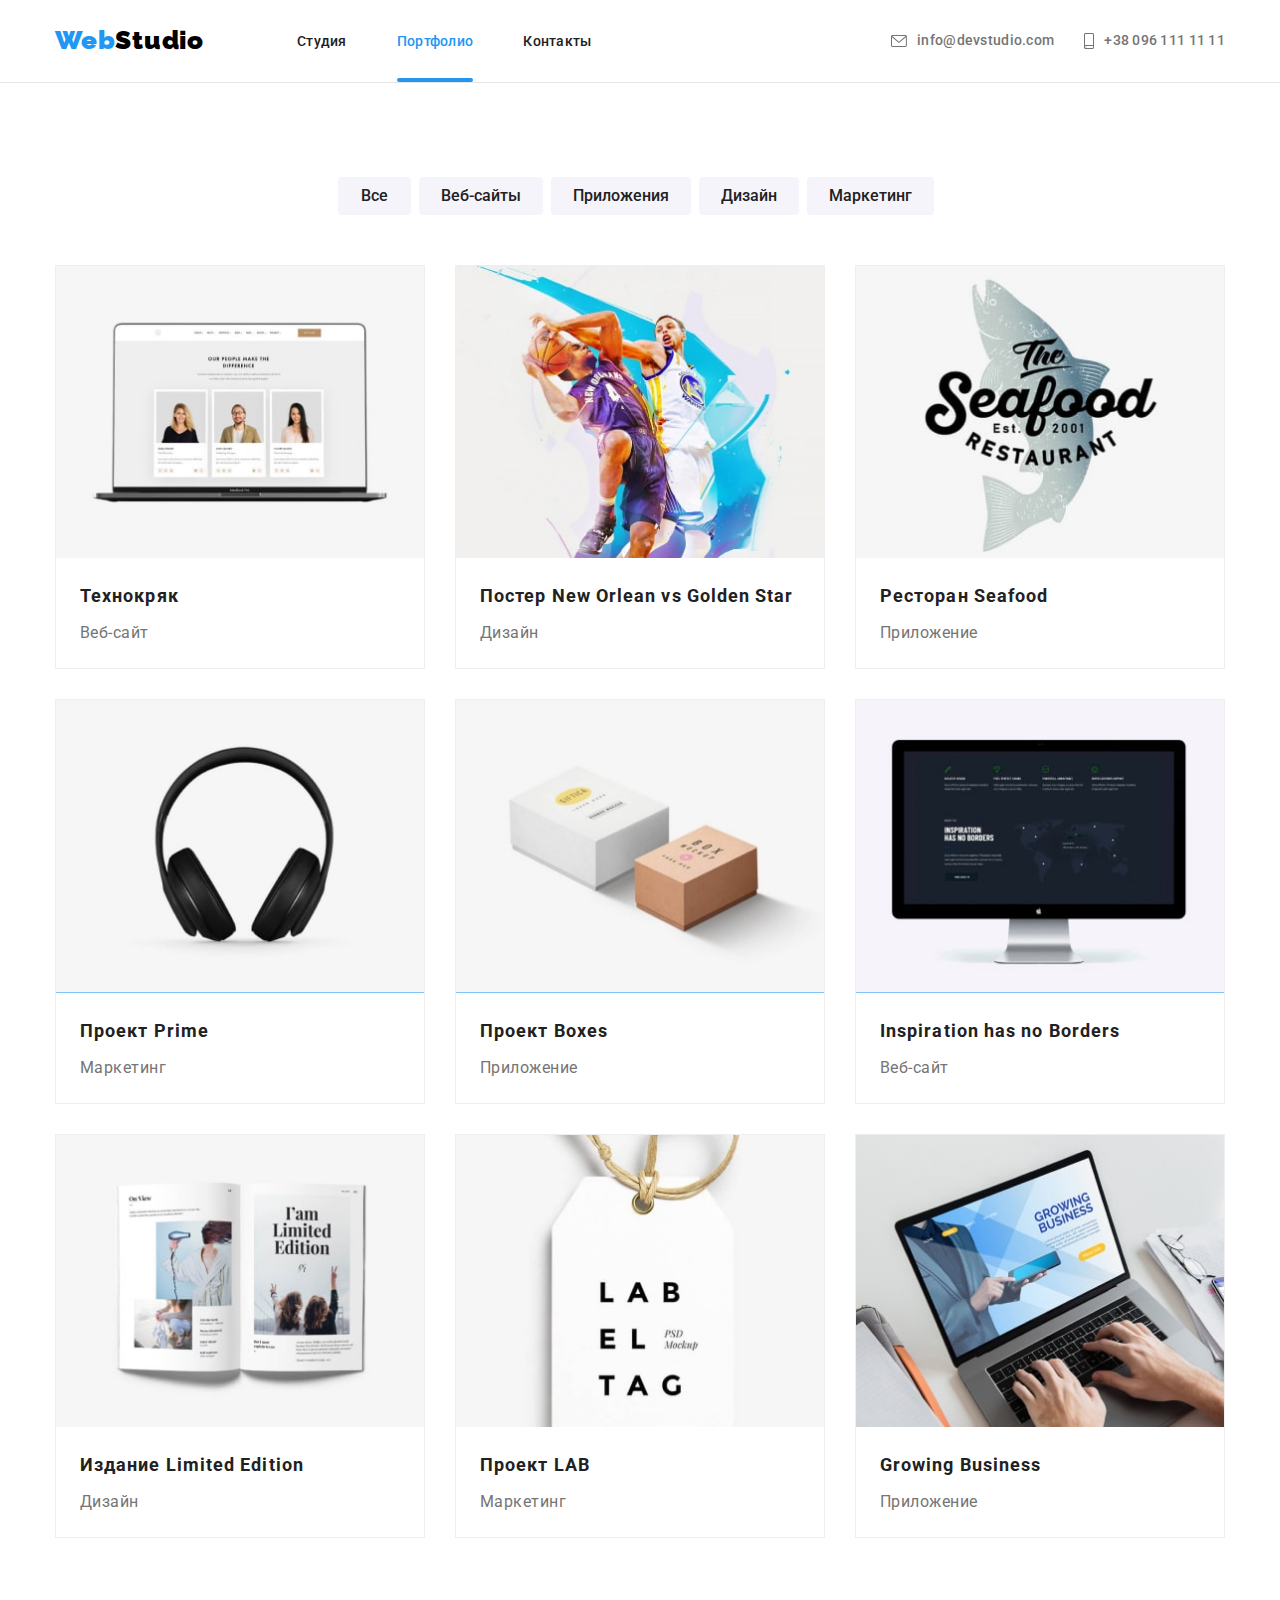
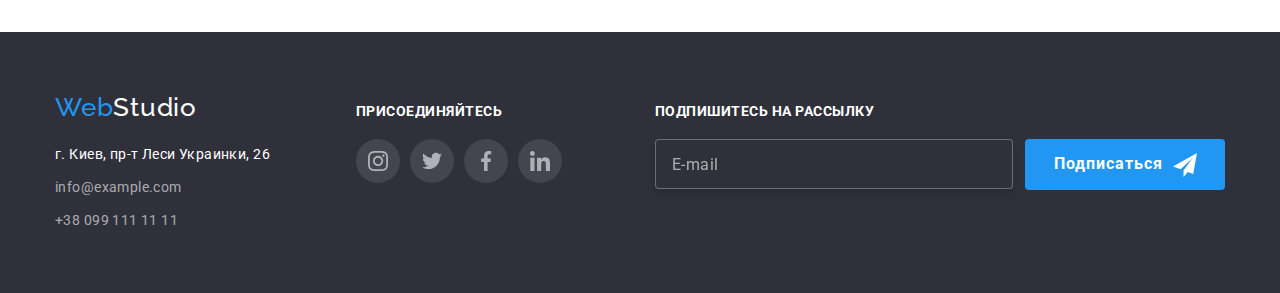
==== commit a64fd16d: "Корректные изображения" ====
--- a/portfolio.html
+++ b/portfolio.html
@@ -17,7 +17,7 @@
         href="https://fonts.googleapis.com/css2?family=Raleway:wght@700&family=Roboto:wght@400;500;700;900&display=swap"
         rel="stylesheet">
     <link rel="stylesheet" href="./css/main.min.css">
-    
+
 
 </head>
 
@@ -28,7 +28,7 @@
     <!-- Шапка сайта -->
     <header class="header">
         <div class="main-nav container">
-    
+
             <nav class="header__logo">
                 <a class="logo" href=""><span class="logo__accent">Web</span>Studio</a>
                 <button class="mob-menu__open-btn">
@@ -36,7 +36,7 @@
                         <use href="./images/icons.svg#icon-menu"> </use>
                     </svg>
                 </button>
-    
+
                 <div class="backdrop is-hidden">
                     <div class="mob-menu">
                         <div class="mob-menu__content">
@@ -45,7 +45,8 @@
                                     <a href="./index.html" class="mod-menu__link ">Студия</a>
                                 </li>
                                 <li class="mod-menu__item">
-                                    <a href="./portfolio.html" class="mod-menu__link mod-menu__link--current">Портфолио</a>
+                                    <a href="./portfolio.html"
+                                        class="mod-menu__link mod-menu__link--current">Портфолио</a>
                                 </li>
                                 <li class="mod-menu__item">
                                     <a href="" class="mod-menu__link">Контакты</a>
@@ -54,7 +55,7 @@
                             <div class="mob-menu__bottom">
                                 <a href="tel:+380961111111" class="mob-menu-tel">+38 096 111 11 11</a>
                                 <a href="mailto:info@devstudio.com" class="mob-menu-email">info@devstudio.com</a>
-    
+
                                 <ul class="mod-menu__list-bottom">
                                     <li class="mod-menu__item-bottom">
                                         <a href="" class="mod-menu__link-bottom">Instagram</a>
@@ -76,7 +77,7 @@
                                 <use href="./images/icons.svg#icon-menu-close"> </use>
                             </svg>
                         </button>
-    
+
                     </div>
                 </div>
                 <ul class="site-nav">
@@ -91,23 +92,24 @@
                     </li>
                 </ul>
             </nav>
-    
+
             <ul class="auth-nav">
-    
+
                 <li class="auth-nav__item">
                     <a class="auth-nav__link" href="mailto:info@devstudio.com"><svg class="auth-nav__icon" width="16"
                             height="12">
                             <use href="./images/icons.svg#icon-envelope"></use>
                         </svg>info@devstudio.com</a>
                 </li>
-    
+
                 <li class="auth-nav__item">
-                    <a class="auth-nav__link" href="tel:+380961111111"><svg class="auth-nav__icon" width="10" height="16">
+                    <a class="auth-nav__link" href="tel:+380961111111"><svg class="auth-nav__icon" width="10"
+                            height="16">
                             <use href="./images/icons.svg#icon-smartphone"></use>
                         </svg>+38 096 111 11 11</a>
                 </li>
             </ul>
-    
+
         </div>
     </header>
 
@@ -147,15 +149,15 @@
                         <a href="" class="gallery__link">
                             <div class="gallery-wrapper">
 
-<picture>
-    <source srcset=" ./images/notebookdes.jpg 1x,
+                                <picture>
+                                    <source srcset="./images/notebookdes.jpg 1x,
      ./images/notebookdes@2x.jpg 2x" media="(min-width: 1200px)" />
-    <source srcset="./images/notebooktab.jpg 1x, 
+                                    <source srcset="./images/notebooktab.jpg 1x, 
     ./images/notebooktab@2x.jpg 2x" media="(min-width: 768px)" />
-    <source srcset=" ./images/notebookmob.jpg 1x,
+                                    <source srcset="./images/notebookmob.jpg 1x,
      ./images/notebookmob@2x.jpg 2x" media="(min-width: 480px)" />
-                                <img src="./images/notebook.jpg" alt="" width="370" height="294" />
-</picture>
+                                    <img src="./images/notebook.jpg" alt="" width="370" height="294" />
+                                </picture>
 
 
                                 <p class="gallery__desc">Технокряк это современная площадка распространения
@@ -176,12 +178,15 @@
                         <a href="" class="gallery__link">
                             <div class="gallery-wrapper">
 
-<picture>
-    <source srcset=" ./images/basketballdes.jpg 1x, ./images/basketballdes@2x.jpg 2x" media="(min-width: 1200px)" />
-    <source srcset="./images/basketballtab.jpg 1x, ./images/basketballtab@2x.jpg 2x" media="(min-width: 768px)" />
-    <source srcset=" ./images/basketballmob.jpg 1x, ./images/basketballmob@2x.jpg 2x" media="(min-width: 480px)" />
-                                <img src="./images/basketball.jpg" alt="" width="370" height="294" />
-</picture>
+                                <picture>
+                                    <source srcset="./images/basketballdes.jpg 1x, ./images/basketballdes@2x.jpg 2x"
+                                        media="(min-width: 1200px)" />
+                                    <source srcset="./images/basketballtab.jpg 1x, ./images/basketballtab@2x.jpg 2x"
+                                        media="(min-width: 768px)" />
+                                    <source srcset=" ./images/basketballmob.jpg 1x, ./images/basketballmob@2x.jpg 2x"
+                                        media="(min-width: 480px)" />
+                                    <img src="./images/basketball.jpg" alt="" width="370" height="294" />
+                                </picture>
 
                                 <p class="gallery__desc">Технокряк это современная площадка распространения
                                     коронавируса. Компании используют эту
@@ -204,10 +209,13 @@
                             <div class="gallery-wrapper">
 
                                 <picture>
-                                    <source srcset=" ./images/seabooddes.jpg 1x, ./images/seabooddes@2x.jpg 2x" media="(min-width: 1200px)" />
-                                    <source srcset="./images/seaboodtab.jpg 1x, ./images/seaboodtab@2x.jpg 2x" media="(min-width: 768px)" />
-                                    <source srcset=" ./images/seaboodmob.jpg 1x, ./images/seaboodmob@2x.jpg 2x" media="(min-width: 480px)" />
-                                <img src="./images/seabood.jpg" alt="" width="370" height="294" />
+                                    <source srcset="./images/seabooddes.jpg 1x, ./images/seabooddes@2x.jpg 2x"
+                                        media="(min-width: 1200px)" />
+                                    <source srcset="./images/seaboodtab.jpg 1x, ./images/seaboodtab@2x.jpg 2x"
+                                        media="(min-width: 768px)" />
+                                    <source srcset="./images/seaboodmob.jpg 1x, ./images/seaboodmob@2x.jpg 2x"
+                                        media="(min-width: 480px)" />
+                                    <img src="./images/seabood.jpg" alt="" width="370" height="294" />
                                 </picture>
 
 
@@ -230,12 +238,15 @@
                         <a href="" class="gallery__link">
                             <div class="gallery-wrapper">
 
-<picture>
-    <source srcset=" ./images/headphonesdes.jpg 1x, ./images/headphonesdes@2x.jpg 2x" media="(min-width: 1200px)" />
-    <source srcset="./images/headphonestab.jpg 1x, ./images/headphonestab@2x.jpg 2x" media="(min-width: 768px)" />
-    <source srcset=" ./images/headphonesmob.jpg 1x, ./images/headphonesmob@2x.jpg 2x" media="(min-width: 480px)" />
-                                <img src="./images/headphones.jpg" alt="" width="370" height="294" />
-</picture>
+                                <picture>
+                                    <source srcset="./images/headphonesdes.jpg 1x, ./images/headphonesdes@2x.jpg 2x"
+                                        media="(min-width: 1200px)" />
+                                    <source srcset="./images/headphonestab.jpg 1x, ./images/headphonestab@2x.jpg 2x"
+                                        media="(min-width: 768px)" />
+                                    <source srcset="./images/headphonesmob.jpg 1x, ./images/headphonesmob@2x.jpg 2x"
+                                        media="(min-width: 480px)" />
+                                    <img src="./images/headphones.jpg" alt="" width="370" height="294" />
+                                </picture>
 
                                 <p class="gallery__desc">Технокряк это современная площадка распространения
                                     коронавируса. Компании используют эту
@@ -256,14 +267,17 @@
                         <a href="" class="gallery__link">
                             <div class="gallery-wrapper">
 
-<picture>
-    <source srcset=" ./images/boxdes.jpg 1x, ./images/boxdes@2x.jpg 2x" media="(min-width: 1200px)" />
-    <source srcset="./images/boxtab.jpg 1x, ./images/boxtab@2x.jpg 2x" media="(min-width: 768px)" />
-    <source srcset=" ./images/boxmob.jpg 1x, ./images/boxmob@2x.jpg 2x" media="(min-width: 480px)" />
-    <img src="./images/box.jpg" alt="" width="370" height="294" />
-</picture>
-
-                               
+                                <picture>
+                                    <source srcset="./images/boxdes.jpg 1x, ./images/boxdes@2x.jpg 2x"
+                                        media="(min-width: 1200px)" />
+                                    <source srcset="./images/boxtab.jpg 1x, ./images/boxtab@2x.jpg 2x"
+                                        media="(min-width: 768px)" />
+                                    <source srcset="./images/boxmob.jpg 1x, ./images/boxmob@2x.jpg 2x"
+                                        media="(min-width: 480px)" />
+                                    <img src="./images/box.jpg" alt="" width="370" height="294" />
+                                </picture>
+
+
                                 <p class="gallery__desc">Технокряк это современная площадка распространения
                                     коронавируса. Компании используют эту
                                     платформу для цифрового
@@ -283,12 +297,15 @@
                         <a href="" class="gallery__link">
                             <div class="gallery-wrapper">
 
-<picture>
-    <source srcset=" ./images/monitordes.jpg 1x, ./images/monitordes@2x.jpg 2x" media="(min-width: 1200px)" />
-    <source srcset="./images/monitortab.jpg 1x, ./images/monitortab@2x.jpg 2x" media="(min-width: 768px)" />
-    <source srcset=" ./images/monitormob.jpg 1x, ./images/monitormob@2x.jpg 2x" media="(min-width: 480px)" />
-                                <img src="./images/monitor.jpg" alt="" width="370" height="294" />
-</picture>
+                                <picture>
+                                    <source srcset="./images/monitordes.jpg 1x, ./images/monitordes@2x.jpg 2x"
+                                        media="(min-width: 1200px)" />
+                                    <source srcset="./images/monitortab.jpg 1x, ./images/monitortab@2x.jpg 2x"
+                                        media="(min-width: 768px)" />
+                                    <source srcset="./images/monitormob.jpg 1x, ./images/monitormob@2x.jpg 2x"
+                                        media="(min-width: 480px)" />
+                                    <img src="./images/monitor.jpg" alt="" width="370" height="294" />
+                                </picture>
 
                                 <p class="gallery__desc">Технокряк это современная площадка распространения
                                     коронавируса. Компании используют эту
@@ -310,10 +327,13 @@
                             <div class="gallery-wrapper">
 
                                 <picture>
-                                    <source srcset=" ./images/magazinedes.jpg 1x, ./images/magazinedes@2x.jpg 2x" media="(min-width: 1200px)" />
-                                    <source srcset="./images/magazinetab.jpg 1x, ./images/magazinetab@2x.jpg 2x" media="(min-width: 768px)" />
-                                    <source srcset=" ./images/magazinemob.jpg 1x, ./images/magazinemob@2x.jpg 2x" media="(min-width: 480px)" />
-                                <img src="./images/magazine.jpg" alt="" width="370" height="294" />
+                                    <source srcset="./images/magazinedes.jpg 1x, ./images/magazinedes@2x.jpg 2x"
+                                        media="(min-width: 1200px)" />
+                                    <source srcset="./images/magazinetab.jpg 1x, ./images/magazinetab@2x.jpg 2x"
+                                        media="(min-width: 768px)" />
+                                    <source srcset="./images/magazinemob.jpg 1x, ./images/magazinemob@2x.jpg 2x"
+                                        media="(min-width: 480px)" />
+                                    <img src="./images/magazine.jpg" alt="" width="370" height="294" />
                                 </picture>
 
                                 <p class="gallery__desc">Технокряк это современная площадка распространения
@@ -335,12 +355,15 @@
                         <a href="" class="gallery__link">
                             <div class="gallery-wrapper">
 
-    <picture>
-        <source srcset=" ./images/labeltagdes.jpg 1x, ./images/labeltagdes@2x.jpg 2x" media="(min-width: 1200px)" />
-        <source srcset="./images/labeltagtab.jpg 1x, ./images/labeltagtab@2x.jpg 2x" media="(min-width: 768px)" />
-        <source srcset=" ./images/labeltagmob.jpg 1x, ./images/labeltagmob@2x.jpg 2x" media="(min-width: 480px)" />
-                                <img src="./images/labeltag.jpg" alt="" width="370" height="294" />
-    </picture>
+                                <picture>
+                                    <source srcset="./images/labeltagdes.jpg 1x, ./images/labeltagdes@2x.jpg 2x"
+                                        media="(min-width: 1200px)" />
+                                    <source srcset="./images/labeltagtab.jpg 1x, ./images/labeltagtab@2x.jpg 2x"
+                                        media="(min-width: 768px)" />
+                                    <source srcset="./images/labeltagmob.jpg 1x, ./images/labeltagmob@2x.jpg 2x"
+                                        media="(min-width: 480px)" />
+                                    <img src="./images/labeltag.jpg" alt="" width="370" height="294" />
+                                </picture>
 
                                 <p class="gallery__desc">Технокряк это современная площадка распространения
                                     коронавируса. Компании используют эту
@@ -361,12 +384,18 @@
                         <a href="" class="gallery__link">
                             <div class="gallery-wrapper">
 
-    <picture>
-        <source srcset=" ./images/notebook-workdes.jpg 1x, ./images/notebook-workdes@2x.jpg 2x" media="(min-width: 1200px)" />
-        <source srcset="./images/notebook-worktab.jpg 1x, ./images/notebook-worktab@2x.jpg 2x" media="(min-width: 768px)" />
-        <source srcset=" ./images/notebook-workmob.jpg 1x, ./images/notebook-workmob@2x.jpg 2x" media="(min-width: 480px)" />
-                                <img src="./images/notebook-work.jpg" alt="" width="370" height="294" />
-    </picture>
+                                <picture>
+                                    <source
+                                        srcset="./images/notebook-workdes.jpg 1x, ./images/notebook-workdes@2x.jpg 2x"
+                                        media="(min-width: 1200px)" />
+                                    <source
+                                        srcset="./images/notebook-worktab.jpg 1x, ./images/notebook-worktab@2x.jpg 2x"
+                                        media="(min-width: 768px)" />
+                                    <source
+                                        srcset=" ./images/notebook-workmob.jpg 1x, ./images/notebook-workmob@2x.jpg 2x"
+                                        media="(min-width: 480px)" />
+                                    <img src="./images/notebook-workd.jpg" alt="" width="370" height="294" />
+                                </picture>
 
                                 <p class="gallery__desc">Технокряк это современная площадка распространения
                                     коронавируса. Компании используют эту
@@ -394,8 +423,8 @@
             <div class="footer__box">
                 <div class="footer__nav">
                     <a class="logo__footer" href=""><span class="logo__footer logo__footer-accent">Web</span>Studio</a>
-    
-    
+
+
                     <address>
                         <ul class="footer-list">
                             <li>
@@ -406,16 +435,17 @@
                                     href="maito:info@example.com">info@example.com</a>
                             </li>
                             <li>
-                                <a class="footer-list__link footer-list__connection" href="tel:+380991111111">+38 099 111 11
+                                <a class="footer-list__link footer-list__connection" href="tel:+380991111111">+38 099
+                                    111 11
                                     11</a>
                             </li>
                         </ul>
                     </address>
                 </div>
-    
+
                 <div class="">
                     <h3 class="footer-list__title">ПРИСОЕДИНЯЙТЕСЬ</h3>
-    
+
                     <ul class="socials-list socials-list__footer ">
                         <li class="socials-list__item">
                             <a href="" class="socials-list__link">
@@ -424,7 +454,7 @@
                                 </svg>
                             </a>
                         </li>
-    
+
                         <li class="socials-list__item">
                             <a href="" class="socials-list__link">
                                 <svg class="socials-list__icon" width="20" height="20">
@@ -432,7 +462,7 @@
                                 </svg>
                             </a>
                         </li>
-    
+
                         <li class="socials-list__item">
                             <a href="" class="socials-list__link" width="20" height="20">
                                 <svg class="socials-list__icon">
@@ -440,7 +470,7 @@
                                 </svg>
                             </a>
                         </li>
-    
+
                         <li class="socials-list__item">
                             <a href="" class="socials-list__link">
                                 <svg class="socials-list__icon" width="20" height="20">
@@ -449,10 +479,10 @@
                             </a>
                         </li>
                     </ul>
-    
+
                 </div>
             </div>
-    
+
             <form class="footer-form">
                 <p class="footer-list__title">Подпишитесь на рассылку</p>
                 <div class="footer-form_box">
@@ -466,10 +496,10 @@
         </div>
     </footer>
 
-  
-
-<script src="./js/modal.js"> </script>
-<script src="./js/menu.js"> </script>
+
+
+    <script src="./js/modal.js"> </script>
+    <script src="./js/mobile-menu.js"> </script>
 </body>
 
 </html>--- a/css/main.min.css
+++ b/css/main.min.css
@@ -1,4 +1,4 @@
 :root{--primary-text-color: #757575;--titel-text-color: #212121;--accent-text-color: #2196f3;--white-color: #ffffff;--footer-text-color: rgba (255, 255, 255, 0.6);--logo-color: #000000;--primary-background-color: #e5e5e5;--background-color: #2f303a;--background-white-color: #ffffff;--background-command: #f5f4fa;--border-color: rgba(238, 238, 238, 1);--card-shadow: 0px 2px 1px -1px rgba(0, 0, 0, 0.2),
     0px 1px 1px 0px rgba(0, 0, 0, 0.14), 0px 1px 3px 0px rgba(0, 0, 0, 0.12);--box-shadow: 0px 1px 3px rgb(0, 0, 0, 12%), 0px 1px 1px rgb(0, 0, 0, 14%),
-    0px 2px 1px rgb(0, 0, 0, 20%);--background: #f5f4fa;--fill: #afb1b8;--gallery-gap-magin: 30px;--timing-function: cubic-bezier(0.4, 0, 0.2, 1)}ul{padding:0px;margin:0px;list-style:none}a{text-decoration:none}h1,h2,h3,h4,h5,h6,p{margin-top:0px;margin-bottom:0px}img{display:block;width:100%;height:auto}html{box-sizing:border-box}*,*::before,*::after{box-sizing:inherit}body{font-family:Roboto, sans-serif;letter-spacing:0.03em;background-color:var(--background-white-color);color:var(--titel-text-color)}.visibility-hidden{position:absolute;width:1px;height:1px;margin:-1px;padding:0;overflow:hidden;border:0;clip:rect(0 0 0 0)}.logo{display:block;margin:0;font-family:Raleway;font-weight:900;font-size:26px;line-height:1.19;letter-spacing:0.03em;list-style:none;text-decoration:none;color:var(--logo-color)}.logo__accent{font-family:Raleway;font-weight:900;font-size:26px;line-height:1.19;letter-spacing:0.03em;list-style:none;color:var(--accent-text-color)}.logo__footer{font-style:normal;font-family:Raleway;font-weight:500;font-size:26px;line-height:1.19;letter-spacing:0.03em;color:var(--white-color)}.logo__footer-accent{font-style:normal;color:var(--accent-text-color)}.button{display:inline-block;margin:0px;border-radius:4px;border:0px solid transparent;padding:11px 34px;min-width:70px;text-align:center;font-weight:500;font-size:15px;line-height:1.2;cursor:pointer;color:var(--white-color);background-color:var(--accent-text-color)}.button__footer{align-items:center;padding-top:10px;padding-bottom:10px;padding-left:29px;padding-right:28px;font-weight:700;min-width:200px;font-size:16px;line-height:1.9;letter-spacing:0.06em;border-radius:4px;border:transparent;cursor:pointer;display:flex;justify-content:space-between;text-align:center;color:var(--white-color);background-color:var(--accent-text-color)}@media screen and (min-width: 480px) and (max-width: 1199px){.button__footer{margin:20px auto auto auto}}@media screen and (min-width: 1200px){.button__footer{margin:auto auto auto 12px}}.portfolio-list__button{font-family:inherit;justify-content:center;padding:6px 22px;cursor:pointer;font-weight:500;min-width:73px;font-size:16px;line-height:1.6;border-radius:4px;border:transparent;color:var(--title-text-color);background-color:var(--background);transition:color 250ms var(--timing-function),background-color 250ms var(--timing-function),box-shadow 250ms var(--timing-function)}.portfolio-list__button:hover,.portfolio-list__button:focus,.portfolio-list__button:active{color:var(--white-color);background-color:var(--accent-text-color);box-shadow:0px 3px 1px rgba(0,0,0,0.1),0px 1px 2px rgba(0,0,0,0.08),0px 2px 2px rgba(0,0,0,0.12)}.button__modal{position:absolute;right:8px;top:8px;width:30px;height:30px;background-color:transparent;border-radius:50%;border:1px solid rgba(0,0,0,0.1);cursor:pointer;transition:border 250ms var(--timing-function),fill 250ms var(--timing-function)}.button__modal:hover{border:1px solid var(--accent-text-color);fill:var(--accent-text-color)}.container{width:100%;margin-left:auto;margin-right:auto;padding-left:15px;padding-right:15px}@media screen and (min-width: 480px){.container{width:480px}}@media screen and (min-width: 768px){.container{width:768px}}@media screen and (min-width: 1200px){.container{width:1200px}}.section{padding-top:60px;padding-bottom:60px}@media screen and (min-width: 1200px){.section{padding-top:94px;padding-bottom:94px}}.header{position:relative;border-bottom:1px solid var(--primary-background-color)}.main-nav{display:flex;align-items:center}.header__logo{align-items:center;display:flex}.header__logo>.logo{display:block;padding-top:24px;padding-bottom:25px;margin-right:93px}.site-nav{align-items:center;display:flex}@media screen and (max-width: 767px){.site-nav{display:none}}.site-nav__item{display:block;position:relative;padding-top:32px;padding-bottom:32px;transition:color 250ms var(--timing-function)}.site-nav .site-nav__item:not(:last-child){margin-right:50px}@media screen and (max-width: 767px){.auth-nav{display:none}}@media screen and (min-width: 768px) and (max-width: 1199px){.auth-nav{padding:21px 0 21px 84px}}@media screen and (min-width: 1200px){.auth-nav{display:flex;align-items:center;margin-left:auto}}.auth-nav__item{display:block}@media screen and (min-width: 768px) and (max-width: 1199px){.auth-nav__item:not(:last-child){padding-bottom:10px}}@media screen and (min-width: 1200px){.auth-nav__item{padding-top:32px;padding-bottom:32px}.auth-nav__item:not(:last-child){margin-right:30px}}.auth-nav__link{display:flex;align-items:center;font-weight:500;font-size:14px;line-height:1.14;letter-spacing:0.02em;color:var(--primary-text-color);transition:color 250ms var(--timing-function)}.auth-nav__link:hover,.auth-nav__link:focus,.auth-nav__link:active{color:var(--accent-text-color);fill:var(--accent-text-color)}.auth-nav__icon{fill:currentColor;margin-right:10px}.site-nav__link{font-weight:500;font-size:14px;line-height:1.14;letter-spacing:0.02em;padding-top:32px;padding-bottom:32px;color:var(--titel-text-color);transition:color 250ms var(--timing-function)}.site-nav__link:hover,.site-nav__link:focus,.site-nav__link:active{color:var(--accent-text-color);cursor:pointer}.mob-menu__open-btn{position:absolute;top:21px;right:15px}.mob-menu__open-btn,.mod-menu-close-btn{width:40px;height:40px;display:flex;align-items:center;justify-content:center;border:none;background-color:transparent;margin-left:auto;cursor:pointer}@media screen and (min-width: 768px){.mob-menu__open-btn,.mod-menu-close-btn{display:none}}.mob-menu__open-btn:hover,.mob-menu__open-btn :focus,.mob-menu__open-btn :active,.mod-menu-close-btn:hover,.mod-menu-close-btn :focus,.mod-menu-close-btn :active{fill:var(--accent-text-color)}.mob-menu{width:100vw;height:100vh;background-color:var(--white-color);padding:10px 15px 48px 40px;display:flex;justify-content:space-between}.mob-menu__content{padding-top:38px;display:flex;flex-direction:column;justify-content:space-between}.mod-menu__list{margin-bottom:302px}.mod-menu__list:hover,.mod-menu__list :focus,.mod-menu__list :active{color:var(--accent-text-color)}.mod-menu__item:not(:last-child){margin-bottom:32px}.mod-menu__link{font-weight:500;font-size:40px;line-height:1.17;letter-spacing:0.02em;color:var(--titel-text-color)}.mod-menu__link--current{color:var(--accent-text-color)}.mob-menu-tel{font-weight:500;font-size:34px;line-height:1.17;letter-spacing:0.02em;color:var(--accent-text-color);display:block;margin-bottom:32px}.mob-menu-email{font-weight:500;font-size:24px;line-height:1.16;letter-spacing:0.02em;color:var(--primary-text-color)}.mod-menu__list-bottom{margin-top:64px;display:flex;flex-wrap:wrap}.mod-menu__link-bottom{padding-right:10px;font-weight:500;font-size:18px;line-height:1.22;letter-spacing:0.02em;color:var(--accent-text-color)}.mod-menu__item-bottom::after{content:"";border:1px solid rgba(33,33,33,0.2);transform:rotate(90deg)}.mod-menu__item-bottom:not(:last-child){padding-right:10px}.site-nav__link--current::after{position:absolute;content:"";width:100%;height:4px;border-radius:4px;background-color:var(--accent-text-color);display:block;bottom:0%}.site-nav__link--current{color:var(--accent-text-color)}.hero{justify-content:center;padding-top:118px;padding-bottom:118px;text-align:center;background-color:var(--background-color);background-image:linear-gradient(to bottom, rgba(47,48,58,0.4), rgba(47,48,58,0.4)),url(../images/hero-mob.jpg);background-repeat:no-repeat;background-position:center;background-size:cover;max-width:480px;height:400px;margin-left:auto;margin-right:auto}@media (min-device-pixel-ratio: 2), (min-resolution: 192dpi), (min-resolution: 2dppx){.hero{background-image:linear-gradient(to bottom, rgba(47,48,58,0.4), rgba(47,48,58,0.4)),url(../images/hero-mob@2x.jpg)}}@media screen and (min-width: 768px){.hero{min-width:768px;background-image:url(../images/hero-tab.jpg)}}@media screen and (min-width: 768px) and (min-device-pixel-ratio: 2), screen and (min-width: 768px) and (min-resolution: 192dpi), screen and (min-width: 768px) and (min-resolution: 2dppx){.hero{background-image:url(../images/hero-tab@2x.jpg)}}@media screen and (min-width: 1200px){.hero{background-image:url(../images/herodes.jpg)}}@media screen and (min-width: 1200px) and (min-device-pixel-ratio: 2), screen and (min-width: 1200px) and (min-resolution: 192dpi), screen and (min-width: 1200px) and (min-resolution: 2dppx){.hero{background-image:url(../images/herodes@2x.jpg)}}@media screen and (min-width: 1200px){.hero{padding-top:200px;padding-bottom:200px;max-width:1600px;height:600px}}.hero__titel{margin-bottom:30px;margin-right:auto;margin-left:auto;width:360px;font-weight:900;letter-spacing:0.06em;text-align:center;text-transform:uppercase;color:var(--white-color)}@media screen and (min-width: 480px){.hero__titel{font-size:26px;line-height:1.62}}@media screen and (min-width: 1200px){.hero__titel{width:696px;font-size:44px;line-height:1.36}}.section__works{padding-top:0px}@media screen and (max-width: 1199px){.section__works{display:none}}.works{display:flex}.works .works__item:not(:last-child){margin-right:30px}.works__thumb{position:relative}.works__text{position:absolute;bottom:0%;left:0%;width:100%;height:70px;font-weight:700;font-size:14px;line-height:1.14;text-transform:uppercase;display:flex;align-items:center;justify-content:center;color:var(--white-color);background-color:rgba(47,48,58,0.8)}.features{display:flex;justify-content:space-evenly;flex-wrap:wrap;font-size:14px;line-height:1.71;letter-spacing:0.03em}.features__item{width:450px}@media screen and (min-width: 480px){.features__item{margin-bottom:30px}.features__item:last-child{margin-bottom:0px}}@media screen and (min-width: 480px) and (min-width: 768px){.features__item:nth-child(n+3){margin-bottom:0px}}@media screen and (min-width: 480px) and (min-width: 1200px){.features__item{margin-bottom:0px}}@media screen and (min-width: 768px){.features__item{width:354px}.features__item:nth-child(2n+1){margin-right:30px}}@media screen and (min-width: 1200px){.features__item{width:270px;margin-right:0px}.features__item:not(:last-child){margin-right:30px}}.features__box{display:flex;background-color:var(--background);border-radius:4px;margin-bottom:30px;display:flex;justify-content:center;align-items:center;height:120px;width:450px;background-size:cover}@media screen and (min-width: 768px){.features__box{width:354px}}@media screen and (min-width: 1200px){.features__box{width:270px}}.features__titel{margin-bottom:10px;font-weight:700;font-size:14px;line-height:1.14;letter-spacing:0.03em;text-transform:uppercase;color:var(--titel-text-color)}.features__text{font-size:14px;line-height:1.71;letter-spacing:0.03em;color:var(--primary-text-color)}.section__command{background-color:var(--background-command)}@media screen and (min-width: 768px){.command{display:flex;justify-content:space-evenly;flex-wrap:wrap}}.command__item{width:100%;margin-bottom:30px}.command .command__item:last-child{margin-bottom:0px}@media screen and (min-width: 768px){.command__item{flex-basis:calc(100% / 2 - 30px);margin-left:30px}.command__item:nth-child(2n+1){margin-left:0px}.command__item:nth-child(2n+1):nth-child(n+2){margin-bottom:0px}}@media screen and (min-width: 1200px){.command__item{justify-content:space-evenly;flex-basis:calc(100% / 4 - 25px);margin-bottom:0px}.command__item:nth-child(2n+1){margin-left:30px}.command__item:nth-child(2n+1):first-child{margin-left:0px}}.command__box{padding-top:30px;padding-bottom:24px;background-color:var(--white-color);box-shadow:0px 1px 3px rgba(0,0,0,0.12),0px 1px 1px rgba(0,0,0,0.14),0px 2px 1px rgba(0,0,0,0.2);border-radius:0px 0px 4px 4px}.command__title{text-align:center;font-weight:500;font-size:16px;line-height:1.18;letter-spacing:0.03em;margin-bottom:10px;color:var(--titel-text-color)}.command__desc{margin-bottom:16px;text-align:center;font-size:16px;line-height:1.18;letter-spacing:0.03em;color:var(--primary-text-color)}.socials-list{display:flex;justify-content:center}.socials-list__item{width:44px;height:44px}.socials-list__item+.socials-list__item{margin-left:10px}.socials-list__link{width:100%;height:100%;border-radius:50%;background-color:rgba(255,255,255,0.1);display:flex;align-items:center;justify-content:center;transition:background-color 250ms var(--timing-function)}.socials-list__link:hover,.socials-list__link:focus{background-color:var(--accent-text-color)}.socials-list__icon{width:20px;height:20px;fill:var(--fill);transition:fill 250ms var(--timing-function)}.socials-list__link:hover .socials-list__icon,.socials-list__link:focus .socials-list__icon{fill:var(--white-color)}.clients{display:flex;flex-wrap:wrap}.clients__item{width:210px;height:92px;margin-right:30px;margin-bottom:30px}@media screen and (min-width: 480px){.clients__item:nth-child(n+5){margin-bottom:0px}.clients__item:nth-child(2n){margin-right:0px}}@media screen and (min-width: 480px) and (min-width: 768px){.clients__item{width:226px}.clients__item:nth-child(n+4){margin-bottom:0px}.clients__item:nth-child(1n+1){margin-right:30px}.clients__item:nth-child(3n+3){margin-right:0px}}@media screen and (min-width: 480px) and (min-width: 1200px){.clients__item{width:170px}.clients__item:nth-child(-n+3){margin-bottom:0px}.clients__item:nth-child(3){margin-right:30px}}.clients__link{width:100%;height:100%;border-radius:4px;border:1px solid #afb1b8;display:flex;align-items:center;justify-content:center;transition:background-color 250ms var(--timing-function),fill 250ms var(--timing-function)}.clients__link:hover,.clients__link:focus{background-color:var(--white-color);border:1px solid var(--accent-text-color)}.clients__icon{fill:var(--fill);transition:fill 250ms var(--timing-function)}.clients__link:hover .clients__icon,.clients__link:focus .clients__icon{fill:var(--accent-text-color)}.section__title{font-weight:700;font-size:28px;line-height:1.17;text-align:center;letter-spacing:0.03em;color:var(--titel-text-color)}@media screen and (min-width: 1200px){.section__title{font-size:36px;line-height:1.16}}.section__title-margin{margin-bottom:30px}@media screen and (min-width: 1200px){.section__title-margin{margin-bottom:50px}}.footer{padding:60px 0px;background-color:var(--background-color)}@media screen and (min-width: 480px) and (max-width: 767px){.footer{justify-content:center;align-items:center;text-align:center}}@media screen and (min-width: 1200px){.footer__container{align-items:baseline;display:flex}}@media screen and (min-width: 768px){.footer__box{display:flex;justify-content:space-evenly;align-items:baseline}}@media screen and (min-width: 768px) and (max-width: 1199px){.footer__nav{justify-content:center;align-items:center;text-align:center}}@media screen and (min-width: 1200px){.footer__nav{margin-right:70px;flex-grow:1}}.footer-list{margin-top:20px}.footer-list>li:not(:last-child){margin-bottom:9px}@media screen and (min-width: 480px) and (max-width: 1199px){.footer-list{padding-bottom:60px}}.footer-list__link{font-style:normal;font-size:14px;line-height:1.71;letter-spacing:0.03em;color:var(--white-color)}.footer-list__connection{color:rgba(255,255,255,0.6);transition:color 250ms var(--timing-function)}.footer-list__connection:hover,.footer-list__connection:focus{color:var(--accent-text-color)}@media screen and (min-width: 768px){.footer-form{justify-content:center;align-items:center;text-align:center}}@media screen and (min-width: 1200px){.footer-form{display:flex;flex-direction:column;margin-left:93px;align-items:baseline}}.footer-form__input{width:358px;height:50px;padding-left:16px;padding-right:16px;border:1px solid rgba(255,255,255,0.3);box-sizing:border-box;filter:drop-shadow(0px 4px 4px rgba(0,0,0,0.15));border-radius:4px;background-color:var(--background-color)}.footer-form__input::placeholder{padding-top:15px;padding-bottom:15px;font-size:16px;line-height:1.25;letter-spacing:0.03em;color:rgba(255,255,255,0.6)}@media screen and (min-width: 1200px){.footer-form_box{display:flex}}.footer-list__title{color:var(--white-color);font-weight:700;font-size:14px;line-height:1.1;text-transform:uppercase;margin-bottom:20px}@media screen and (min-width: 768px) and (max-width: 1199px){.footer-list__title{text-align:center}}@media screen and (min-width: 480px) and (max-width: 767px){.socials-list__footer{padding-bottom:60px}}.portfolio-list{display:flex;justify-content:center;margin-bottom:50px;cursor:pointer}@media screen and (min-width: 480px) and (max-width: 767px){.portfolio-list{flex-wrap:wrap;justify-content:flex-start}}.portfolio-list__items{margin-right:8px}.portfolio-list .portfolio-list__items:not(:last-child){margin-right:8px}@media screen and (min-width: 480px) and (max-width: 767px){.portfolio-list__items:nth-child(-n+3){margin-bottom:15px}}.gallery{display:flex;flex-wrap:wrap;padding:0px;margin:0px;list-style:none}@media screen and (min-width: 768px){.gallery{margin-right:calc(-1 * var(--gallery-gap-magin));margin-bottom:calc(-1 * var(--gallery-gap-magin))}}@media screen and (min-width: 1200px){.gallery{margin-right:calc(-1 * var(--gallery-gap-magin));margin-bottom:calc(-1 * var(--gallery-gap-magin))}}.gallery__item{border:1px solid #eeeeee;width:100%}@media screen and (min-width: 480px) and (max-width: 767px){.gallery__item:not(:last-child){margin-bottom:30px}}@media screen and (min-width: 768px) and (max-width: 1199px){.gallery__item{flex-basis:calc(100% / 2 - var(--gallery-gap-magin));margin-right:var(--gallery-gap-magin);margin-bottom:var(--gallery-gap-magin)}}@media screen and (min-width: 1200px){.gallery__item{flex-basis:calc(100% / 3 - var(--gallery-gap-magin));margin-right:var(--gallery-gap-magin);margin-bottom:var(--gallery-gap-magin)}.gallery__item:nth-child(3n){margin-right:0}}.gallery__link{display:block;transition:box-shadow 250ms var(--timing-function)}.gallery__link:focus .gallery__desc{transform:translateY(0)}.gallery__link:focus .gallery__desc:hover,.gallery__link:focus .gallery__desc:focus,.gallery__link:focus .gallery__desc:active{box-shadow:var(--card-shadow)}.gallery-wrapper{position:relative;overflow:hidden}.gallery__desc{font-size:18px;line-height:1.56;letter-spacing:0.03em;color:#ffffff;padding-top:62.58px;padding-bottom:62.58px;padding-left:24px;padding-right:24px;background-color:rgba(33,150,243,0.9);position:absolute;top:0;left:0;height:100%;transform:translateY(100%);transition:transform 250ms var(--timing-function)}.gallery__item:hover .gallery__desc{transform:translateY(0)}.gallery__title{font-weight:700;font-size:18px;line-height:2;letter-spacing:0.06em;color:var(--titel-text-color)}.gallery__text{margin-top:4px;font-size:16px;line-height:1.87;letter-spacing:0.03em;color:var(--primary-text-color)}.gallery__box{padding:20px 24px 20px 24px}.backdrop{position:fixed;top:0;left:0;width:100%;height:100%;display:flex;align-items:center;justify-content:center;transition:opacity 250ms var(--timing-function);background-color:rgba(0,0,0,0.2);z-index:99}.backdrop.is-hidden{opacity:0;pointer-events:none}.backdrop.is-hidden .modal{transform:scale(2)}.modal{position:relative;max-width:450px;max-height:609px;border-radius:4px;background-color:#fff;box-shadow:var(--box-shadow);transition:transform 250ms var(--timing-function)}@media screen and (min-width: 1200px){.modal{min-height:581px;min-width:528px}}.form{padding:40px 40px 40px 40px;display:block}.modal__titel{margin-bottom:12px;font-weight:700;font-size:20px;line-height:1.15;text-align:center;letter-spacing:0.03em;color:var(--titel-text-color)}.modal__form{margin-bottom:10px}.modal__label{display:block;margin-bottom:4px;font-size:12px;line-height:1.16;letter-spacing:0.01em;color:var(--primary-text-color)}.modal__comment{margin-bottom:20px}.inpyt-wrapper{position:relative;display:block}.modal__input{width:100%;min-height:40px;padding-top:12px;padding-right:16px;padding-bottom:12px;padding-left:42px;border:1px solid rgba(33,33,33,0.2);background:transparent;border-radius:4px;outline:none;transition:border 250ms var(--timing-function)}.modal__input:focus{border-color:var(--accent-text-color)}.modal__input:focus+.modal__icon{fill:var(--accent-text-color)}.modal__icon{position:absolute;left:12px;top:50%;transform:translateY(-50%)}.textarea{resize:none;height:120px;padding:12px 16px}.textarea::placeholder{display:block;font-size:12px;line-height:1.16;letter-spacing:0.01em;color:rgba(117,117,117,0.5)}.modal__checkbox{font-size:12px;line-height:1.16;letter-spacing:0.03em;text-align:center;margin-bottom:30px;color:var(--primary-text-color);display:flex;justify-content:center;align-items:center}.modal__checkbox span{margin-right:7px;width:16px;height:15px;border:2px solid #212121;border-radius:2px;display:flex;align-items:center;justify-content:center}@media screen and (min-width: 1200px){.modal__checkbox{font-size:14px;line-height:1.71}}.modal__link{color:var(--accent-text-color)}.modal__user-text:checked+.modal__checkbox span{border-color:var(--accent-text-color);background-color:var(--accent-text-color);background-size:contain;background-origin:border-box;border-radius:2px}.submit{text-align:center;cursor:pointer;min-width:89px;font-weight:400;font-size:16px;line-height:1.9;letter-spacing:0.06em;border-radius:4px;border:transparent;padding-top:10px;padding-bottom:10px;padding-right:56px;padding-left:55px;display:block;margin:0 auto;color:var(--white-color);background-color:var(--accent-text-color);box-shadow:0px 4px 4px rgba(0,0,0,0.15)}
+    0px 2px 1px rgb(0, 0, 0, 20%);--background: #f5f4fa;--fill: #afb1b8;--gallery-gap-magin: 30px;--timing-function: cubic-bezier(0.4, 0, 0.2, 1)}ul{padding:0px;margin:0px;list-style:none}a{text-decoration:none}h1,h2,h3,h4,h5,h6,p{margin-top:0px;margin-bottom:0px}img{display:block;width:100%;height:auto}html{box-sizing:border-box}*,*::before,*::after{box-sizing:inherit}body{font-family:Roboto, sans-serif;letter-spacing:0.03em;background-color:var(--background-white-color);color:var(--titel-text-color)}.visibility-hidden{position:absolute;width:1px;height:1px;margin:-1px;padding:0;overflow:hidden;border:0;clip:rect(0 0 0 0)}.logo{display:block;margin:0;font-family:Raleway;font-weight:900;font-size:26px;line-height:1.19;letter-spacing:0.03em;list-style:none;text-decoration:none;color:var(--logo-color)}.logo__accent{font-family:Raleway;font-weight:900;font-size:26px;line-height:1.19;letter-spacing:0.03em;list-style:none;color:var(--accent-text-color)}.logo__footer{font-family:Raleway;font-weight:500;font-size:26px;line-height:1.19;letter-spacing:0.03em;color:var(--white-color)}.logo__footer-accent{color:var(--accent-text-color)}.button{display:inline-block;margin:0px;border-radius:4px;border:0px solid transparent;padding:11px 34px;min-width:70px;text-align:center;font-weight:500;font-size:15px;line-height:1.2;cursor:pointer;color:var(--white-color);background-color:var(--accent-text-color)}.button__footer{align-items:center;padding-top:10px;padding-bottom:10px;padding-left:29px;padding-right:28px;font-weight:700;min-width:200px;font-size:16px;line-height:1.9;letter-spacing:0.06em;border-radius:4px;border:transparent;cursor:pointer;display:flex;justify-content:space-between;text-align:center;color:var(--white-color);background-color:var(--accent-text-color)}@media screen and (max-width: 1199px){.button__footer{margin:20px auto auto auto}}@media screen and (min-width: 1200px){.button__footer{margin:auto auto auto 12px}}.portfolio-list__button{font-family:inherit;justify-content:center;padding:6px 22px;cursor:pointer;font-weight:500;min-width:73px;font-size:16px;line-height:1.6;border-radius:4px;border:transparent;color:var(--title-text-color);background-color:var(--background);transition:color 250ms var(--timing-function),background-color 250ms var(--timing-function),box-shadow 250ms var(--timing-function)}.portfolio-list__button:hover,.portfolio-list__button:focus,.portfolio-list__button:active{color:var(--white-color);background-color:var(--accent-text-color);box-shadow:0px 3px 1px rgba(0,0,0,0.1),0px 1px 2px rgba(0,0,0,0.08),0px 2px 2px rgba(0,0,0,0.12)}.button__modal{position:absolute;right:8px;top:8px;width:30px;height:30px;background-color:transparent;border-radius:50%;border:1px solid rgba(0,0,0,0.1);cursor:pointer;transition:border 250ms var(--timing-function),fill 250ms var(--timing-function)}.button__modal:hover{border:1px solid var(--accent-text-color);fill:var(--accent-text-color)}.container{width:100%;margin-left:auto;margin-right:auto;padding-left:15px;padding-right:15px}@media screen and (min-width: 480px){.container{width:480px}}@media screen and (min-width: 768px){.container{width:768px}}@media screen and (min-width: 1200px){.container{width:1200px}}.section{padding-top:60px;padding-bottom:60px}@media screen and (min-width: 1200px){.section{padding-top:94px;padding-bottom:94px}}.header{position:relative;border-bottom:1px solid var(--primary-background-color)}.main-nav{display:flex;align-items:center}.header__logo{align-items:center;display:flex}@media screen and (max-width: 1199px){.header__logo{width:100%}}.header__logo>.logo{display:block;padding-top:24px;padding-bottom:25px}@media screen and (min-width: 768px){.header__logo>.logo{margin-right:93px}}.site-nav{align-items:center;display:flex}@media screen and (max-width: 767px){.site-nav{display:none}}.site-nav__item{display:block;position:relative;padding-top:32px;padding-bottom:32px;transition:color 250ms var(--timing-function)}.site-nav .site-nav__item:not(:last-child){margin-right:50px}@media screen and (max-width: 767px){.auth-nav{display:none}}@media screen and (min-width: 768px) and (max-width: 1199px){.auth-nav{margin:21px 0 21px 84px}}@media screen and (min-width: 1200px){.auth-nav{display:flex;align-items:center;margin-left:auto}}.auth-nav__item{display:block}@media screen and (min-width: 768px) and (max-width: 1199px){.auth-nav__item:not(:last-child){margin-bottom:10px}}@media screen and (min-width: 1200px){.auth-nav__item{padding-top:32px;padding-bottom:32px}.auth-nav__item:not(:last-child){margin-right:30px}}.auth-nav__link{display:flex;align-items:center;font-weight:500;font-size:14px;line-height:1.14;letter-spacing:0.02em;color:var(--primary-text-color);transition:color 250ms var(--timing-function)}.auth-nav__link:hover,.auth-nav__link:focus,.auth-nav__link:active{color:var(--accent-text-color);fill:var(--accent-text-color)}.auth-nav__icon{fill:currentColor;margin-right:10px}.site-nav__link{font-weight:500;font-size:14px;line-height:1.14;letter-spacing:0.02em;padding-top:32px;padding-bottom:32px;color:var(--titel-text-color);transition:color 250ms var(--timing-function)}.site-nav__link:hover,.site-nav__link:focus,.site-nav__link:active{color:var(--accent-text-color);cursor:pointer}.mob-menu__open-btn,.mod-menu-close-btn{width:40px;height:40px;display:flex;align-items:center;justify-content:center;border:none;background-color:transparent;margin-left:auto;cursor:pointer}@media screen and (min-width: 768px){.mob-menu__open-btn,.mod-menu-close-btn{display:none}}.mob-menu__open-btn:hover,.mob-menu__open-btn :focus,.mob-menu__open-btn :active,.mod-menu-close-btn:hover,.mod-menu-close-btn :focus,.mod-menu-close-btn :active{fill:var(--accent-text-color)}.mob-menu{width:100vw;height:100vh;background-color:var(--white-color);padding:10px 15px 48px 40px;display:flex;justify-content:space-between}.mob-menu__content{padding-top:38px;display:flex;flex-direction:column;justify-content:space-between}.mod-menu__list:hover,.mod-menu__list :focus,.mod-menu__list :active{color:var(--accent-text-color)}.mod-menu__item:not(:last-child){margin-bottom:32px}.mod-menu__link{font-weight:500;font-size:40px;line-height:1.17;letter-spacing:0.02em;color:var(--titel-text-color)}.mod-menu__link--current{color:var(--accent-text-color)}.mob-menu-tel{font-weight:500;font-size:34px;line-height:1.17;letter-spacing:0.02em;color:var(--accent-text-color);display:block;margin-bottom:32px}.mob-menu-email{font-weight:500;font-size:24px;line-height:1.16;letter-spacing:0.02em;color:var(--primary-text-color)}.mod-menu__list-bottom{margin-top:64px;display:flex;flex-wrap:wrap}.mod-menu__link-bottom{padding-right:10px;font-weight:500;font-size:18px;line-height:1.22;letter-spacing:0.02em;color:var(--accent-text-color)}.mod-menu__item-bottom::after{content:"";border:1px solid rgba(33,33,33,0.2);transform:rotate(90deg)}.mod-menu__item-bottom:not(:last-child){padding-right:10px}.site-nav__link--current::after{position:absolute;content:"";width:100%;height:4px;border-radius:4px;background-color:var(--accent-text-color);display:block;bottom:0%}.site-nav__link--current{color:var(--accent-text-color)}.hero{justify-content:center;padding-top:118px;padding-bottom:118px;text-align:center;background-color:var(--background-color);background-image:linear-gradient(to bottom, rgba(47,48,58,0.4), rgba(47,48,58,0.4)),url(../images/hero-mob.jpg);background-repeat:no-repeat;background-position:center;background-size:cover;max-width:1600px;height:400px;margin-left:auto;margin-right:auto}@media (min-device-pixel-ratio: 2), (min-resolution: 192dpi), (min-resolution: 2dppx){.hero{background-image:linear-gradient(to bottom, rgba(47,48,58,0.4), rgba(47,48,58,0.4)),url(../images/hero-mob@2x.jpg)}}@media screen and (min-width: 768px){.hero{background-image:linear-gradient(to bottom, rgba(47,48,58,0.4), rgba(47,48,58,0.4)),url(../images/hero-tab.jpg)}}@media screen and (min-width: 768px) and (min-device-pixel-ratio: 2), screen and (min-width: 768px) and (min-resolution: 192dpi), screen and (min-width: 768px) and (min-resolution: 2dppx){.hero{background-image:linear-gradient(to bottom, rgba(47,48,58,0.4), rgba(47,48,58,0.4)),url(../images/hero-tab@2x.jpg)}}@media screen and (min-width: 1200px){.hero{background-image:url(../images/herodes.jpg)}}@media screen and (min-width: 1200px) and (min-device-pixel-ratio: 2), screen and (min-width: 1200px) and (min-resolution: 192dpi), screen and (min-width: 1200px) and (min-resolution: 2dppx){.hero{background-image:linear-gradient(to bottom, rgba(47,48,58,0.4), rgba(47,48,58,0.4)),url(../images/herodes@2x.jpg)}}@media screen and (min-width: 1200px){.hero{padding-top:200px;padding-bottom:200px;height:600px}}.hero__titel{margin-bottom:30px;margin-right:auto;margin-left:auto;max-width:360px;font-weight:900;letter-spacing:0.06em;text-align:center;text-transform:uppercase;color:var(--white-color)}@media screen and (min-width: 480px){.hero__titel{font-size:26px;line-height:1.62}}@media screen and (min-width: 1200px){.hero__titel{min-width:696px;font-size:44px;line-height:1.36}}.section__works{padding-top:0px}@media screen and (max-width: 1199px){.section__works{display:none}}.works{display:flex}.works .works__item:not(:last-child){margin-right:30px}.works__thumb{position:relative}.works__text{position:absolute;bottom:0%;left:0%;width:100%;height:70px;font-weight:700;font-size:14px;line-height:1.14;text-transform:uppercase;display:flex;align-items:center;justify-content:center;color:var(--white-color);background-color:rgba(47,48,58,0.8)}.features{display:flex;justify-content:space-evenly;flex-wrap:wrap;font-size:14px;line-height:1.71;letter-spacing:0.03em}.features__item{width:450px}@media screen and (max-width: 767px){.features__item:not(:last-child){margin-bottom:30px}}@media screen and (min-width: 768px) and (max-width: 1199px){.features__item{width:354px}.features__item:nth-child(2n+1){margin-right:30px}.features__item:nth-child(-n+5){margin-bottom:30px}}@media screen and (min-width: 1200px){.features__item{width:270px}.features__item:not(:last-child){margin-right:30px}}.features__box{display:flex;background-color:var(--background);border-radius:4px;margin-bottom:30px;display:flex;justify-content:center;align-items:center;height:120px;max-width:450px;background-size:cover}@media screen and (min-width: 768px){.features__box{width:354px}}@media screen and (min-width: 1200px){.features__box{width:270px}}.features__titel{margin-bottom:10px;font-weight:700;font-size:14px;line-height:1.14;letter-spacing:0.03em;text-transform:uppercase;color:var(--titel-text-color)}@media screen and (max-width: 767px){.features__titel{text-align:center}}.features__text{font-size:14px;line-height:1.71;letter-spacing:0.03em;color:var(--primary-text-color)}.section__command{background-color:var(--background-command)}@media screen and (min-width: 768px){.command{display:flex;flex-wrap:wrap}}.command__item{width:100%}@media screen and (max-width: 767px){.command__item{margin-bottom:30px}.command .command__item:last-child{margin-bottom:0px}}@media screen and (min-width: 768px) and (max-width: 1199px){.command__item{flex-basis:calc((100% - 30px) / 2)}.command__item:nth-child(-n+2){margin-bottom:30px}.command__item:nth-child(2n+1){margin-right:30px}}@media screen and (min-width: 1200px){.command__item{width:270px}.command__item:not(:last-child){margin-right:30px}}.command__box{padding-top:30px;padding-bottom:24px;background-color:var(--white-color);box-shadow:0px 1px 3px rgba(0,0,0,0.12),0px 1px 1px rgba(0,0,0,0.14),0px 2px 1px rgba(0,0,0,0.2);border-radius:0px 0px 4px 4px}.command__title{text-align:center;font-weight:500;font-size:16px;line-height:1.18;letter-spacing:0.03em;margin-bottom:10px;color:var(--titel-text-color)}.command__desc{margin-bottom:16px;text-align:center;font-size:16px;line-height:1.18;letter-spacing:0.03em;color:var(--primary-text-color)}.socials-list{display:flex;justify-content:center}.socials-list__item{width:44px;height:44px}.socials-list__item+.socials-list__item{margin-left:10px}.socials-list__link{width:100%;height:100%;border-radius:50%;background-color:rgba(255,255,255,0.1);display:flex;align-items:center;justify-content:center;transition:background-color 250ms var(--timing-function)}.socials-list__link:hover,.socials-list__link:focus{background-color:var(--accent-text-color)}.socials-list__icon{width:20px;height:20px;fill:var(--fill);transition:fill 250ms var(--timing-function)}.socials-list__link:hover .socials-list__icon,.socials-list__link:focus .socials-list__icon{fill:var(--white-color)}.clients{display:flex;flex-wrap:wrap}.clients__item{height:92px;margin-right:30px;margin-bottom:30px}@media screen and (max-width: 767px){.clients__item{width:210px}.clients__item:nth-child(n+5){margin-bottom:0px}.clients__item:nth-child(2n){margin-right:0px}}@media screen and (min-width: 768px){.clients__item{width:226px}.clients__item:nth-child(3n){margin-right:0px}.clients__item:nth-child(n+3){margin-bottom:0px}}@media screen and (min-width: 1200px){.clients__item{width:170px}.clients__item:nth-child(-n+3){margin-bottom:0px}.clients__item:nth-child(3){margin-right:30px}}.clients__link{width:100%;height:100%;border-radius:4px;border:1px solid #afb1b8;display:flex;align-items:center;justify-content:center;transition:background-color 250ms var(--timing-function),fill 250ms var(--timing-function)}.clients__link:hover,.clients__link:focus{background-color:var(--white-color);border:1px solid var(--accent-text-color)}.clients__icon{fill:var(--fill);transition:fill 250ms var(--timing-function)}.clients__link:hover .clients__icon,.clients__link:focus .clients__icon{fill:var(--accent-text-color)}.section__title{font-weight:700;font-size:28px;line-height:1.17;text-align:center;letter-spacing:0.03em;color:var(--titel-text-color)}@media screen and (min-width: 1200px){.section__title{font-size:36px;line-height:1.16}}.section__title-margin{margin-bottom:30px}@media screen and (min-width: 1200px){.section__title-margin{margin-bottom:50px}}.footer{padding:60px 0px;background-color:var(--background-color)}@media screen and (max-width: 767px){.footer{justify-content:center;align-items:center;text-align:center}}@media screen and (min-width: 1200px){.footer__container{align-items:baseline;display:flex}}@media screen and (max-width: 767px){.footer__box{margin-bottom:60px}}@media screen and (min-width: 768px){.footer__box{display:flex;justify-content:space-evenly;align-items:baseline}}@media screen and (min-width: 1200px){.footer__box{width:100%;margin-right:93px}}@media screen and (max-width: 1199px){.footer__nav{margin-bottom:60px}}@media screen and (min-width: 768px) and (max-width: 1199px){.footer__nav{justify-content:center;align-items:center;text-align:center}}@media screen and (min-width: 1200px){.footer__nav{margin-right:70px;flex-grow:1}}.footer-list{margin-top:20px}.footer-list>li:not(:last-child){margin-bottom:9px}.footer-list__link{font-style:normal;font-size:14px;line-height:1.71;letter-spacing:0.03em;color:var(--white-color)}.footer-list__connection{color:rgba(255,255,255,0.6);transition:color 250ms var(--timing-function)}.footer-list__connection:hover,.footer-list__connection:focus{color:var(--accent-text-color)}@media screen and (min-width: 768px) and (max-width: 1199px){.footer-form{justify-content:center;align-items:center;text-align:center}}@media screen and (min-width: 1200px){.footer-form{display:flex;flex-direction:column}}.footer-form__input{width:100%;height:50px;padding-left:16px;padding-right:16px;border:1px solid rgba(255,255,255,0.3);box-sizing:border-box;filter:drop-shadow(0px 4px 4px rgba(0,0,0,0.15));border-radius:4px;background-color:var(--background-color)}.footer-form__input::placeholder{padding-top:15px;padding-bottom:15px;font-size:16px;line-height:1.25;letter-spacing:0.03em;color:rgba(255,255,255,0.6)}@media screen and (min-width: 768px) and (max-width: 1199px){.footer-form__input{width:450px}}@media screen and (min-width: 1200px){.footer-form__input{width:358px}}@media screen and (min-width: 1200px){.footer-form_box{display:flex}}.footer-list__title{color:var(--white-color);font-weight:700;font-size:14px;line-height:1.1;text-transform:uppercase;margin-bottom:20px}@media screen and (min-width: 768px) and (max-width: 1199px){.footer-list__title{text-align:center}}.portfolio-list{display:flex;justify-content:center;margin-bottom:50px;cursor:pointer}@media screen and (max-width: 767px){.portfolio-list{flex-wrap:wrap;justify-content:flex-start}}.portfolio-list__items{margin-right:8px}.portfolio-list .portfolio-list__items:not(:last-child){margin-right:8px}@media screen and (max-width: 767px){.portfolio-list__items:nth-child(-n+3){margin-bottom:15px}}.gallery{display:flex;flex-wrap:wrap}@media screen and (max-width: 767px){.gallery{width:100%}}@media screen and (min-width: 768px) and (max-width: 1199px){.gallery{margin-right:calc(-1 * var(--gallery-gap-magin));margin-bottom:calc(-1 * var(--gallery-gap-magin))}}.gallery__item{border:1px solid #eeeeee}@media screen and (max-width: 767px){.gallery__item:not(:last-child){margin-bottom:30px}}@media screen and (min-width: 768px) and (max-width: 1199px){.gallery__item{width:354px}.gallery__item:not(:last-child:nth-child(2n+1)){margin-right:30px}.gallery__item:not(:last-child){margin-bottom:30px}}@media screen and (min-width: 1200px){.gallery__item{width:370px;margin-right:30px}.gallery__item:nth-child(-n+6){margin-bottom:30px}.gallery__item:nth-child(3n){margin-right:0}}.gallery__link{display:block;transition:box-shadow 250ms var(--timing-function)}.gallery__link:focus .gallery__desc{transform:translateY(0)}.gallery__link:focus .gallery__desc:hover,.gallery__link:focus .gallery__desc:focus,.gallery__link:focus .gallery__desc:active{box-shadow:var(--card-shadow)}.gallery-wrapper{position:relative;overflow:hidden}.gallery__desc{font-size:18px;line-height:1.56;letter-spacing:0.03em;color:#ffffff;padding-top:62.58px;padding-bottom:62.58px;padding-left:24px;padding-right:24px;background-color:rgba(33,150,243,0.9);position:absolute;top:0;left:0;height:100%;transform:translateY(100%);transition:transform 250ms var(--timing-function)}.gallery__item:hover .gallery__desc{transform:translateY(0)}.gallery__title{font-weight:700;font-size:18px;line-height:2;letter-spacing:0.06em;color:var(--titel-text-color)}.gallery__text{margin-top:4px;font-size:16px;line-height:1.87;letter-spacing:0.03em;color:var(--primary-text-color)}.gallery__box{padding:20px 24px 20px 24px}.backdrop{position:fixed;top:0;left:0;width:100%;height:100%;display:flex;align-items:center;justify-content:center;transition:opacity 250ms var(--timing-function);background-color:rgba(0,0,0,0.2);z-index:99}.backdrop.is-hidden{opacity:0;pointer-events:none}.backdrop.is-hidden .modal{transform:scale(2)}.modal{position:relative;max-width:450px;max-height:609px;border-radius:4px;background-color:#fff;box-shadow:var(--box-shadow);transition:transform 250ms var(--timing-function)}@media screen and (min-width: 1200px){.modal{min-height:581px;min-width:528px}}.form{padding:40px 40px 40px 40px;display:block}.modal__titel{margin-bottom:12px;font-weight:700;font-size:20px;line-height:1.15;text-align:center;letter-spacing:0.03em;color:var(--titel-text-color)}.modal__form{margin-bottom:10px}.modal__label{display:block;margin-bottom:4px;font-size:12px;line-height:1.16;letter-spacing:0.01em;color:var(--primary-text-color)}.modal__comment{margin-bottom:20px}.inpyt-wrapper{position:relative;display:block}.modal__input{width:100%;min-height:40px;padding-top:12px;padding-right:16px;padding-bottom:12px;padding-left:42px;border:1px solid rgba(33,33,33,0.2);background:transparent;border-radius:4px;outline:none;transition:border 250ms var(--timing-function)}.modal__input:focus{border-color:var(--accent-text-color)}.modal__input:focus+.modal__icon{fill:var(--accent-text-color)}.modal__icon{position:absolute;left:12px;top:50%;transform:translateY(-50%)}.textarea{resize:none;height:120px;padding:12px 16px}.textarea::placeholder{display:block;font-size:12px;line-height:1.16;letter-spacing:0.01em;color:rgba(117,117,117,0.5)}.modal__checkbox{font-size:12px;line-height:1.16;letter-spacing:0.03em;text-align:center;margin-bottom:30px;color:var(--primary-text-color);display:flex;justify-content:center;align-items:center}.modal__checkbox span{margin-right:7px;width:16px;height:15px;border:2px solid #212121;border-radius:2px;display:flex;align-items:center;justify-content:center}@media screen and (min-width: 1200px){.modal__checkbox{font-size:14px;line-height:1.71}}.modal__link{color:var(--accent-text-color)}.modal__user-text:checked+.modal__checkbox span{border-color:var(--accent-text-color);background-color:var(--accent-text-color);background-size:contain;background-origin:border-box;border-radius:2px}.submit{text-align:center;cursor:pointer;min-width:89px;font-weight:400;font-size:16px;line-height:1.9;letter-spacing:0.06em;border-radius:4px;border:transparent;padding-top:10px;padding-bottom:10px;padding-right:56px;padding-left:55px;display:block;margin:0 auto;color:var(--white-color);background-color:var(--accent-text-color);box-shadow:0px 4px 4px rgba(0,0,0,0.15)}
 /*# sourceMappingURL=main.min.css.map */